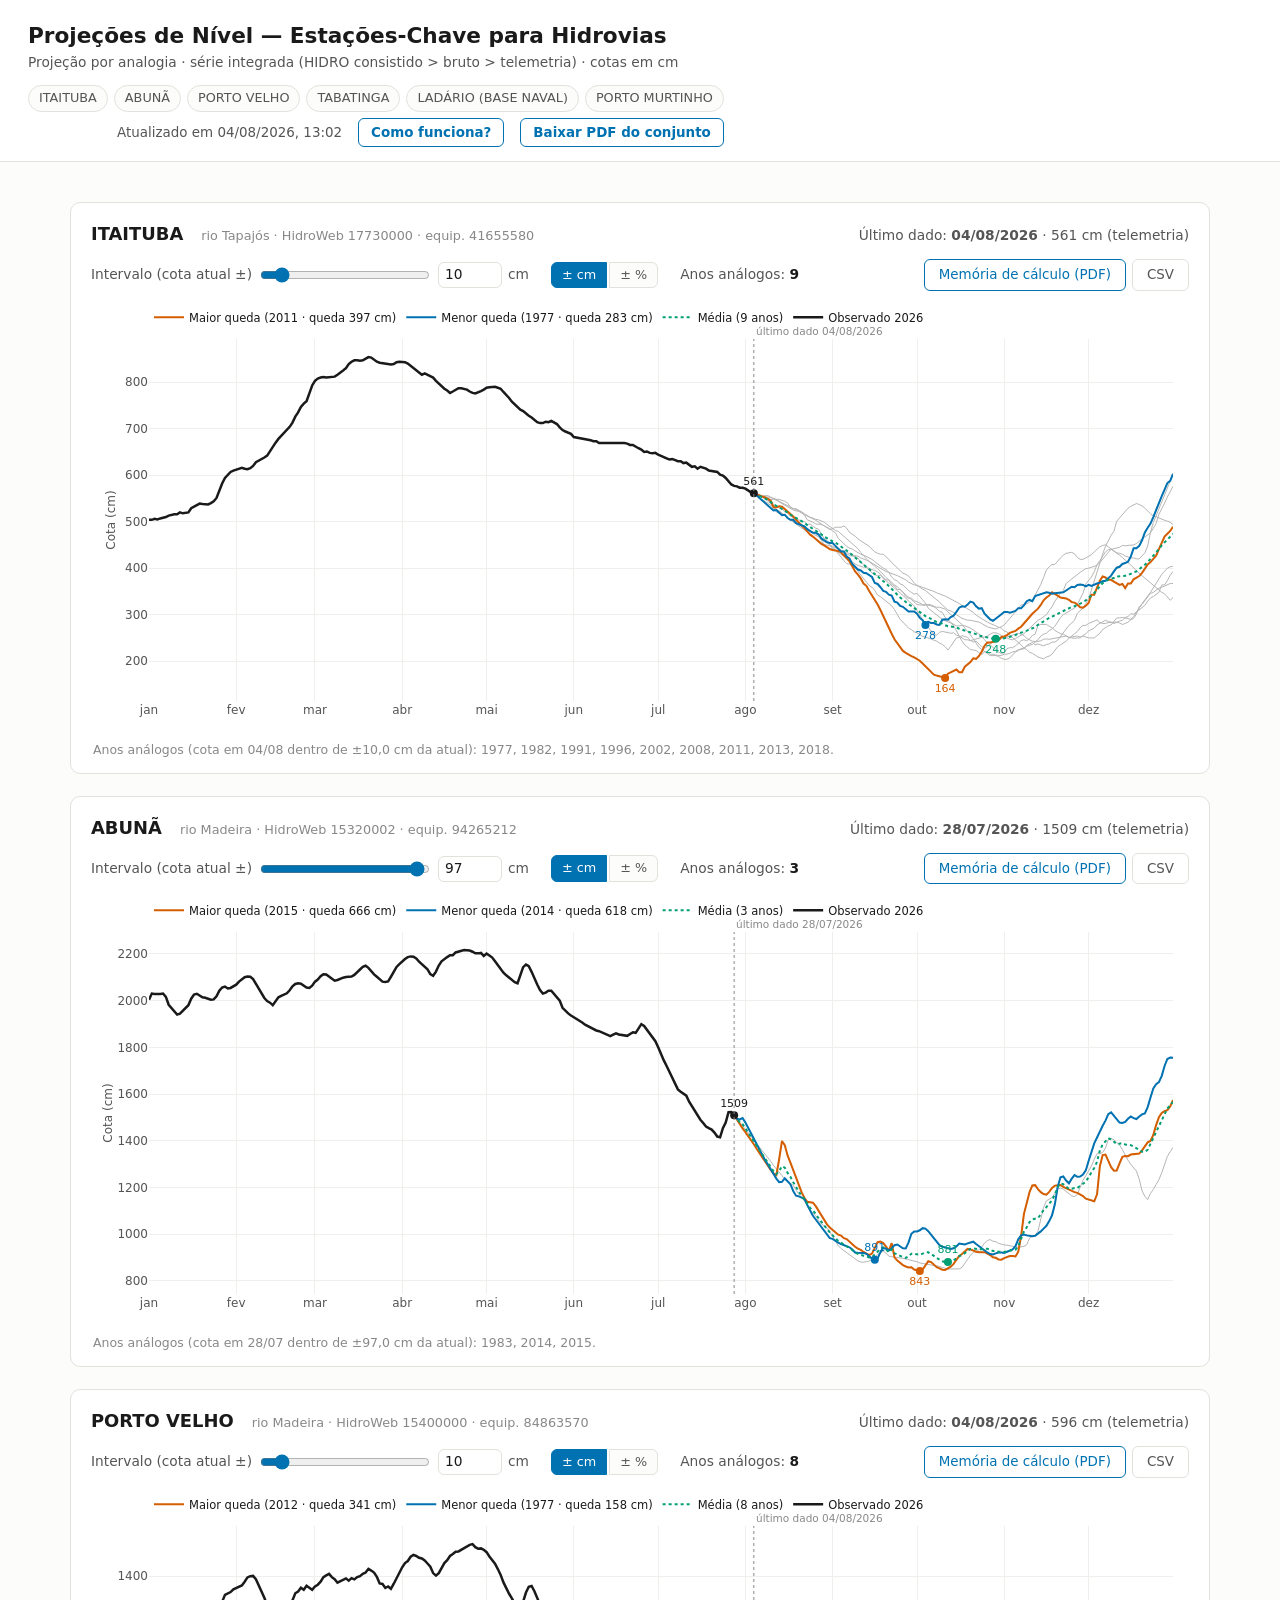
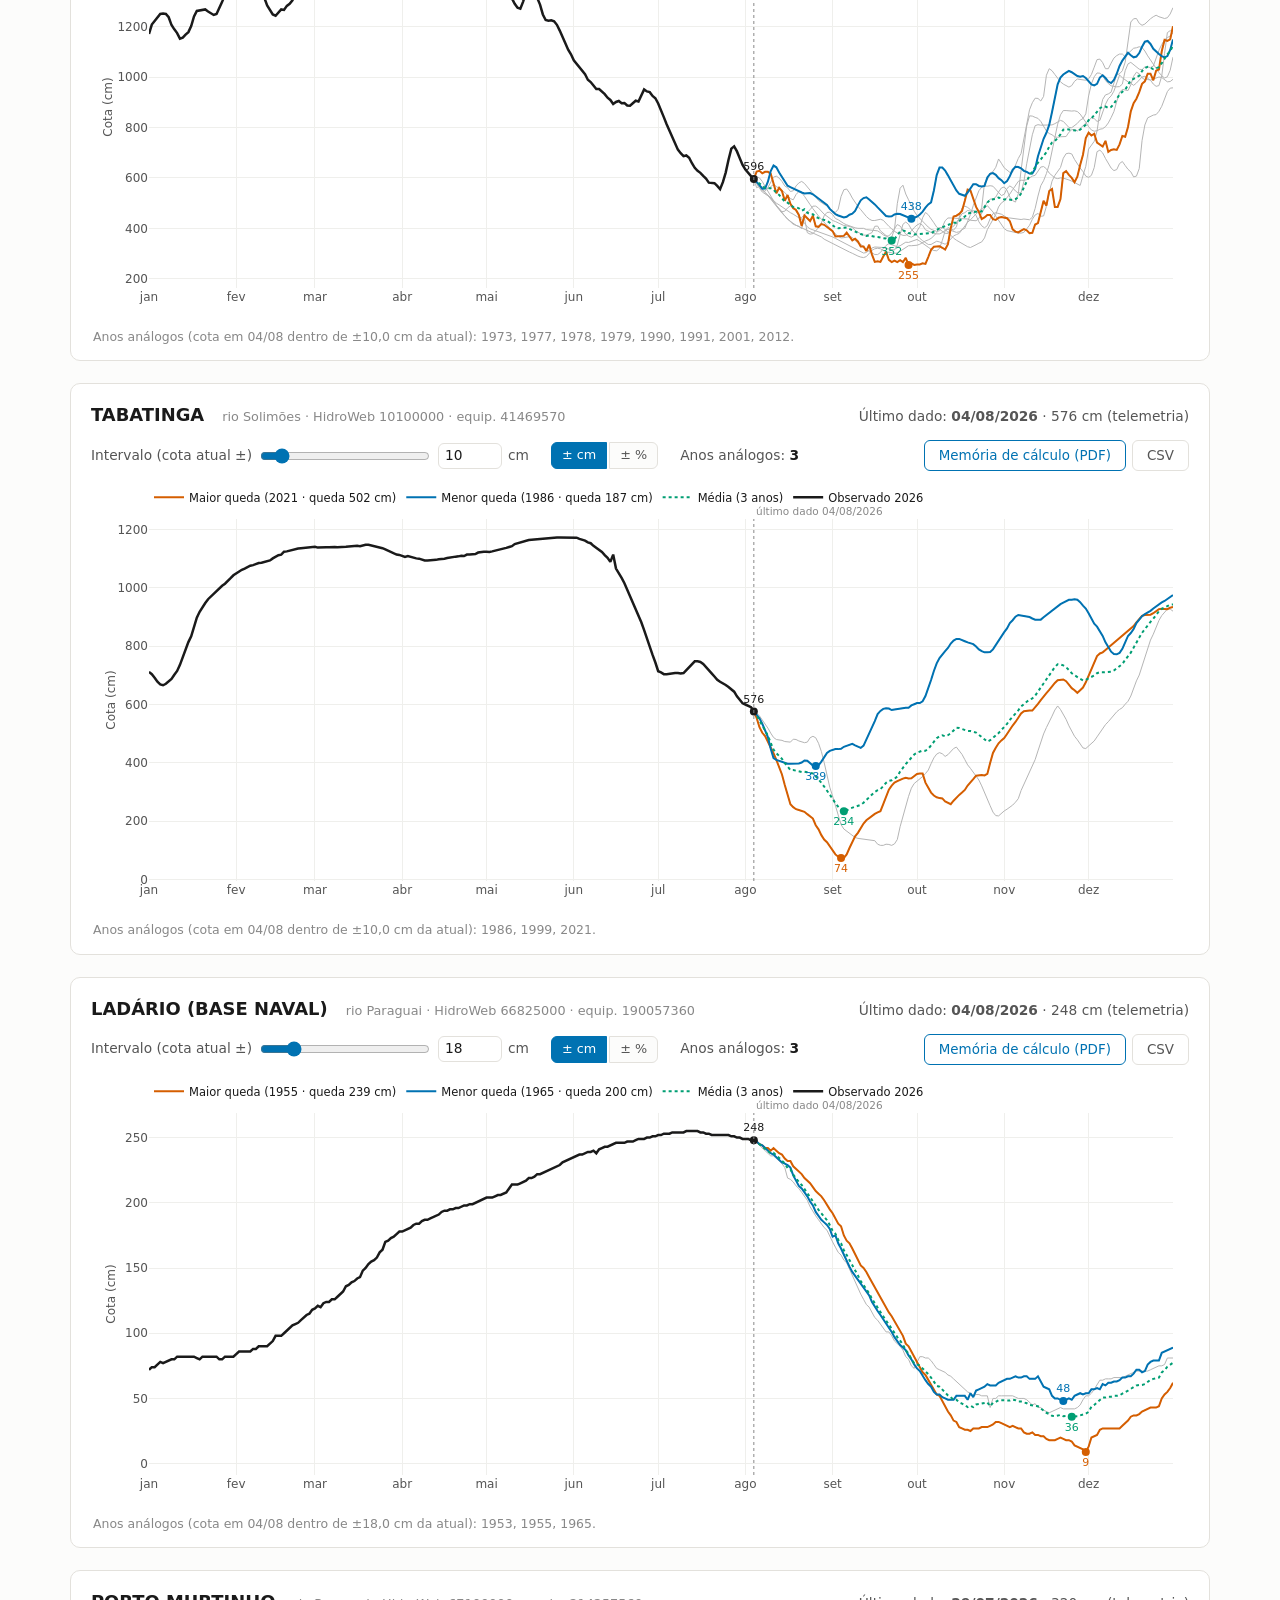
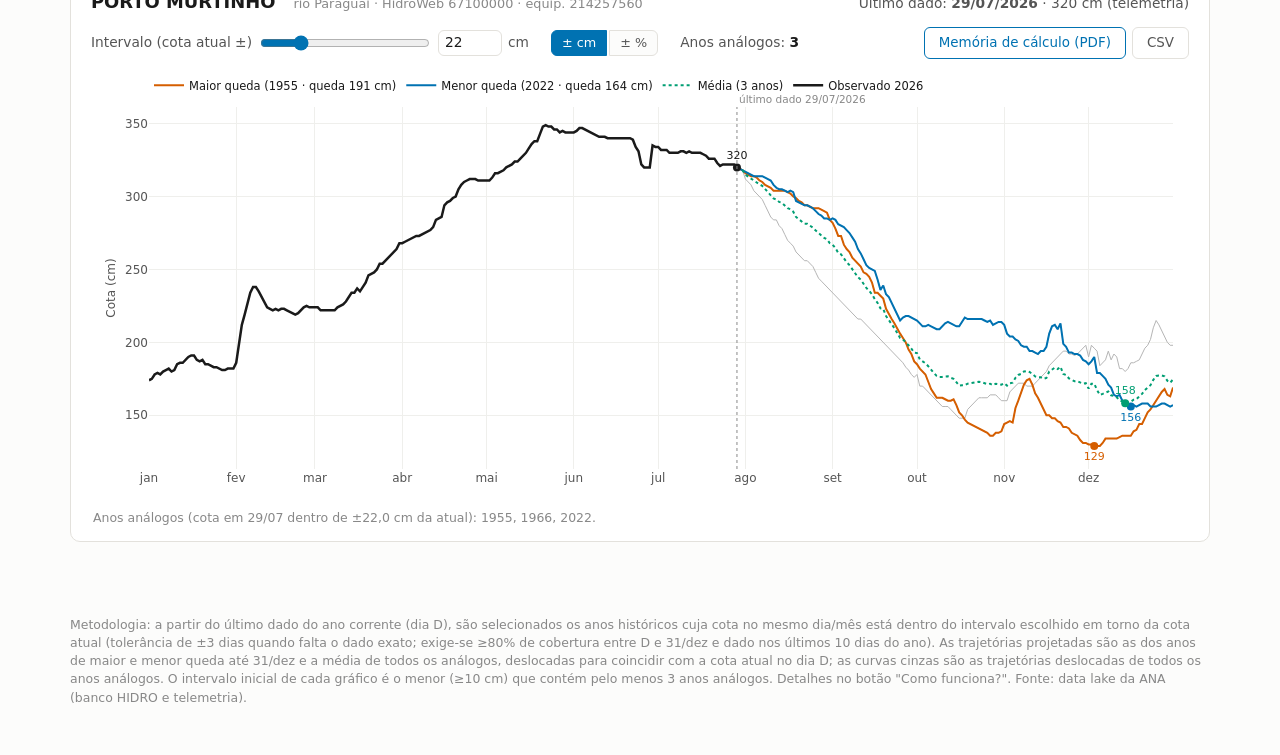
==== docs/index.html @ 2a010b9c "Terminologia 'Intervalo' e ajuda 'Como funciona?' - 'Range' vira 'Intervalo (cota atual ±)' em todos" ====
<!DOCTYPE html>
<html lang="pt-BR">
<head>
  <meta charset="utf-8">
  <meta name="viewport" content="width=device-width, initial-scale=1">
  <title>Projeções de Nível — Estações-Chave para Hidrovias</title>
  <link rel="stylesheet" href="css/estilo.css">
  <script src="vendor/plotly.min.js"></script>
</head>
<body>
  <header class="topo">
    <div>
      <h1>Projeções de Nível — Estações-Chave para Hidrovias</h1>
      <p class="subtitulo">Projeção por analogia · série integrada (HIDRO consistido &gt; bruto &gt; telemetria) · cotas em cm</p>
    </div>
    <div class="topo-acoes">
      <nav id="nav-estacoes" class="nav-estacoes"></nav>
      <div class="topo-meta">
        <span id="carimbo">Carregando…</span>
        <button id="btn-ajuda" type="button" title="Como as projeções são calculadas">Como funciona?</button>
        <button id="btn-pdf-conjunto" type="button" disabled
                title="PDF com os 6 gráficos exatamente como estão na tela (intervalos ajustados)">Baixar PDF do conjunto</button>
      </div>
    </div>
  </header>

  <main id="conteudo"></main>

  <dialog id="ajuda">
    <div class="ajuda-cabecalho">
      <h2>Como as projeções são calculadas</h2>
      <button id="btn-fechar-ajuda" type="button" aria-label="Fechar">✕</button>
    </div>
    <div class="ajuda-corpo">
      <h3>A ideia em uma frase</h3>
      <p>Olhamos como o rio se comportou, <strong>em anos passados parecidos com o atual</strong>,
      daqui até o fim do ano — e mostramos o pior caso, o melhor caso e o caso médio.</p>

      <h3>Passo a passo</h3>
      <ol>
        <li><strong>Onde estamos hoje.</strong> A linha preta é a cota observada no ano atual,
        até o último dado disponível (o ponto preto com o valor, marcado pela linha vertical
        pontilhada).</li>
        <li><strong>Procurar anos parecidos.</strong> Voltamos ao histórico e perguntamos: em
        que anos, <em>neste mesmo dia do calendário</em>, o rio estava com cota próxima da
        atual? "Próxima" significa dentro do <strong>Intervalo</strong> que você controla —
        por exemplo, ±10 cm quer dizer até 10 cm acima ou abaixo da cota atual. Esses são os
        <strong>anos análogos</strong> (listados abaixo de cada gráfico).</li>
        <li><strong>Ver o que aconteceu depois.</strong> Para cada ano análogo, pegamos a
        trajetória da cota daquele dia até 31/dez e medimos a queda até o mínimo. Essas
        trajetórias aparecem em cinza-claro, deslocadas para começar exatamente na cota atual
        — assim todas partem do mesmo ponto e ficam comparáveis.</li>
        <li><strong>As três curvas.</strong>
          <span class="cor-maior">■</span> <strong>Maior queda</strong>: o ano análogo em que o
          rio mais desceu (cenário mais severo).
          <span class="cor-menor">■</span> <strong>Menor queda</strong>: o ano em que menos
          desceu (cenário mais favorável).
          <span class="cor-media">■</span> <strong>Média</strong> (pontilhada): a média, dia a
          dia, de todos os anos análogos. Os pontos coloridos marcam o mínimo de cada curva,
          com o valor em cm.</li>
      </ol>

      <h3>O Intervalo — e por que ele importa</h3>
      <p>Intervalo pequeno = anos muito parecidos com o atual, porém poucos; intervalo grande =
      mais anos, porém menos parecidos. Cada gráfico abre com o menor intervalo (a partir de
      ±10 cm) que garante <strong>pelo menos 3 anos análogos</strong>. Você pode ajustá-lo em
      cm ou em % da cota atual — ao trocar a unidade, o valor é convertido, sem mudar a seleção.
      Mexa no controle e veja a sensibilidade: o número de anos análogos e as curvas se
      atualizam na hora.</p>

      <h3>Cuidados com a qualidade dos dados</h3>
      <ul>
        <li>Se um ano não tem medição exatamente naquele dia, usamos o dado mais próximo em até
        3 dias.</li>
        <li>Anos com muitas falhas depois do dia de referência ficam de fora: exigimos pelo
        menos 80% dos dias com dado até 31/dez e alguma medição nos últimos 10 dias do ano.</li>
        <li>Cada dia usa a melhor fonte disponível: dado consistido do HIDRO &gt; dado bruto &gt;
        telemetria (a memória de cálculo mostra a cobertura de cada fonte).</li>
      </ul>

      <h3>Como ler (e como não ler)</h3>
      <p>Isto <strong>não é uma previsão meteorológica</strong>: é uma projeção por analogia —
      "se este ano se comportar como os anos parecidos, a cota deve ficar entre a curva laranja
      e a azul, com a pontilhada como referência central". Chuvas fora do padrão histórico podem
      levar o rio para fora dessa faixa. Nos rios de vazante tardia (Paraguai), o mínimo real
      pode ocorrer depois de 31/dez, além do horizonte do gráfico.</p>

      <h3>Exportações</h3>
      <p>O PDF do conjunto, a memória de cálculo (PDF) e o CSV são gerados na hora, refletindo
      exatamente o que está na tela — incluindo o intervalo que você ajustou. A memória de
      cálculo lista todos os anos candidatos com o motivo de cada inclusão ou exclusão, para
      auditoria completa.</p>
    </div>
  </dialog>

  <footer class="rodape">
    <p>Metodologia: a partir do último dado do ano corrente (dia D), são selecionados os anos
    históricos cuja cota no mesmo dia/mês está dentro do intervalo escolhido em torno da cota
    atual (tolerância de ±3 dias quando falta o dado exato; exige-se ≥80% de cobertura entre D
    e 31/dez e dado nos últimos 10 dias do ano). As trajetórias projetadas são as dos anos de
    maior e menor queda até 31/dez e a média de todos os análogos, deslocadas para coincidir
    com a cota atual no dia D; as curvas cinzas são as trajetórias deslocadas de todos os anos
    análogos. O intervalo inicial de cada gráfico é o menor (≥10 cm) que contém pelo menos
    3 anos análogos. Detalhes no botão "Como funciona?".
    Fonte: data lake da ANA (banco HIDRO e telemetria).</p>
  </footer>

  <script src="vendor/jspdf.umd.min.js"></script>
  <script src="vendor/jspdf.plugin.autotable.min.js"></script>
  <script src="js/analogia.js"></script>
  <script src="js/grafico.js"></script>
  <script src="js/exportar_pdf.js"></script>
  <script src="js/principal.js"></script>
</body>
</html>
---- docs/css/estilo.css ----
:root {
  --tinta: #1a1a1a;
  --tinta-2: #555;
  --tinta-3: #888;
  --superficie: #fcfcfb;
  --cartao: #ffffff;
  --borda: #e3e1dc;
  --acento: #0072B2;
  --aviso-fundo: #fff7e6;
  --aviso-borda: #e6c46e;
}

* { box-sizing: border-box; }

body {
  margin: 0;
  font-family: "Segoe UI", system-ui, -apple-system, sans-serif;
  color: var(--tinta);
  background: var(--superficie);
  line-height: 1.45;
}

.topo {
  display: flex;
  flex-wrap: wrap;
  gap: 12px 24px;
  align-items: flex-end;
  justify-content: space-between;
  padding: 20px 28px 14px;
  border-bottom: 1px solid var(--borda);
  background: var(--cartao);
}
.topo h1 { margin: 0; font-size: 1.35rem; }
.subtitulo { margin: 2px 0 0; color: var(--tinta-2); font-size: 0.86rem; }
.topo-acoes { display: flex; flex-direction: column; gap: 6px; align-items: flex-end; }
.topo-meta { display: flex; gap: 16px; align-items: center; font-size: 0.84rem; color: var(--tinta-2); }
.topo-meta button {
  font: inherit;
  font-weight: 600;
  color: var(--acento);
  background: var(--cartao);
  border: 1px solid var(--acento);
  border-radius: 6px;
  padding: 4px 12px;
  cursor: pointer;
}
.topo-meta button:hover:enabled { background: var(--acento); color: #fff; }
.topo-meta button:disabled { opacity: 0.6; cursor: wait; }

.nav-estacoes { display: flex; flex-wrap: wrap; gap: 6px; }
.nav-estacoes a {
  font-size: 0.8rem;
  color: var(--tinta-2);
  text-decoration: none;
  padding: 3px 10px;
  border: 1px solid var(--borda);
  border-radius: 999px;
  background: var(--superficie);
}
.nav-estacoes a:hover { color: var(--acento); border-color: var(--acento); }

main { max-width: 1180px; margin: 0 auto; padding: 18px 20px 40px; }

.estacao {
  background: var(--cartao);
  border: 1px solid var(--borda);
  border-radius: 10px;
  margin: 22px 0;
  padding: 18px 20px 14px;
  scroll-margin-top: 16px;
}
.estacao-cabecalho { display: flex; flex-wrap: wrap; gap: 6px 18px; align-items: baseline; }
.estacao-cabecalho h2 { margin: 0; font-size: 1.12rem; }
.estacao-codigos { color: var(--tinta-3); font-size: 0.8rem; }
.estacao-ultimo { color: var(--tinta-2); font-size: 0.86rem; margin-left: auto; }

.controles {
  display: flex;
  flex-wrap: wrap;
  gap: 10px 22px;
  align-items: center;
  margin: 12px 0 4px;
  font-size: 0.86rem;
  color: var(--tinta-2);
}
.controles label { display: flex; align-items: center; gap: 6px; }
.controles input[type="range"] { width: 170px; accent-color: var(--acento); }
.controles input[type="number"] {
  width: 64px;
  padding: 2px 6px;
  border: 1px solid var(--borda);
  border-radius: 6px;
  font: inherit;
  color: var(--tinta);
}
.controles .modo { display: flex; gap: 2px; }
.controles .modo button {
  font: inherit;
  font-size: 0.8rem;
  padding: 3px 10px;
  border: 1px solid var(--borda);
  background: var(--superficie);
  color: var(--tinta-2);
  cursor: pointer;
}
.controles .modo button:first-child { border-radius: 6px 0 0 6px; }
.controles .modo button:last-child { border-radius: 0 6px 6px 0; }
.controles .modo button.ativo {
  background: var(--acento);
  border-color: var(--acento);
  color: #fff;
}
.contagem { font-weight: 600; color: var(--tinta); }
.acoes { margin-left: auto; display: flex; gap: 6px; }
.botao-csv {
  display: inline-block;
  text-decoration: none;
  font: inherit;
  font-size: 0.84rem;
  padding: 5px 14px;
  border: 1px solid var(--acento);
  border-radius: 6px;
  background: var(--cartao);
  color: var(--acento);
  cursor: pointer;
}
.botao-csv:hover { background: var(--acento); color: #fff; }
.botao-sec { border-color: var(--borda); color: var(--tinta-2); }
.botao-sec:hover { background: var(--superficie); color: var(--tinta); }

.aviso {
  margin: 8px 0 0;
  padding: 7px 12px;
  font-size: 0.85rem;
  background: var(--aviso-fundo);
  border: 1px solid var(--aviso-borda);
  border-radius: 6px;
}
.aviso:empty { display: none; }

.grafico { width: 100%; height: 440px; }

.estacao-rodape { color: var(--tinta-3); font-size: 0.78rem; margin: 6px 2px 0; }

.rodape {
  max-width: 1180px;
  margin: 0 auto;
  padding: 0 20px 36px;
  color: var(--tinta-3);
  font-size: 0.78rem;
}

.erro { color: #b3261e; padding: 20px; }

/* diálogo de ajuda (Como funciona?) */
#ajuda {
  width: min(720px, 92vw);
  max-height: 86vh;
  border: 1px solid var(--borda);
  border-radius: 12px;
  padding: 0;
  color: var(--tinta);
  box-shadow: 0 12px 40px rgba(0, 0, 0, 0.18);
}
#ajuda::backdrop { background: rgba(20, 20, 20, 0.45); }
.ajuda-cabecalho {
  display: flex;
  align-items: center;
  justify-content: space-between;
  padding: 14px 22px;
  border-bottom: 1px solid var(--borda);
  background: var(--superficie);
  position: sticky;
  top: 0;
}
.ajuda-cabecalho h2 { margin: 0; font-size: 1.08rem; }
.ajuda-cabecalho button {
  font-size: 1rem;
  border: none;
  background: none;
  color: var(--tinta-2);
  cursor: pointer;
  padding: 4px 8px;
}
.ajuda-cabecalho button:hover { color: var(--tinta); }
.ajuda-corpo { padding: 6px 24px 20px; font-size: 0.92rem; line-height: 1.55; }
.ajuda-corpo h3 { font-size: 0.98rem; margin: 18px 0 6px; }
.ajuda-corpo ol, .ajuda-corpo ul { padding-left: 22px; margin: 6px 0; }
.ajuda-corpo li { margin-bottom: 8px; }
.cor-maior { color: #D55E00; }
.cor-menor { color: #0072B2; }
.cor-media { color: #009E73; }
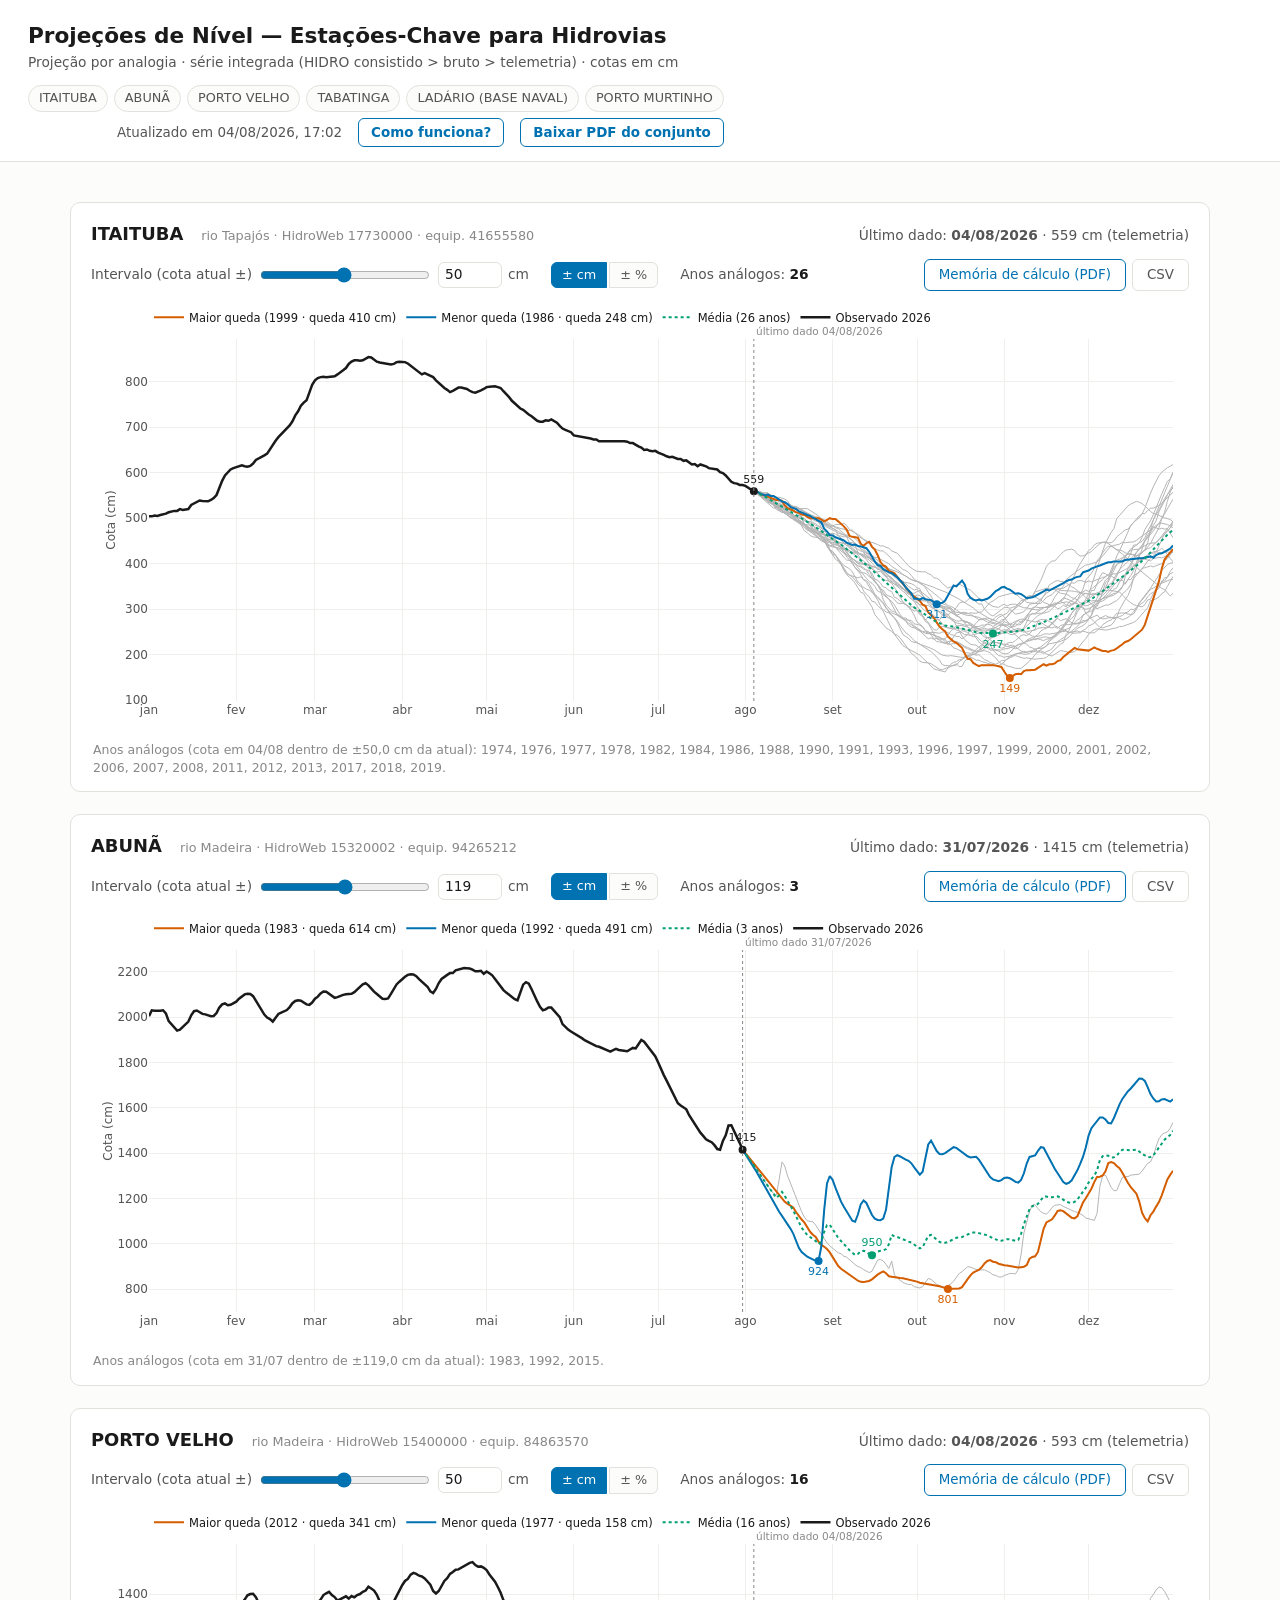
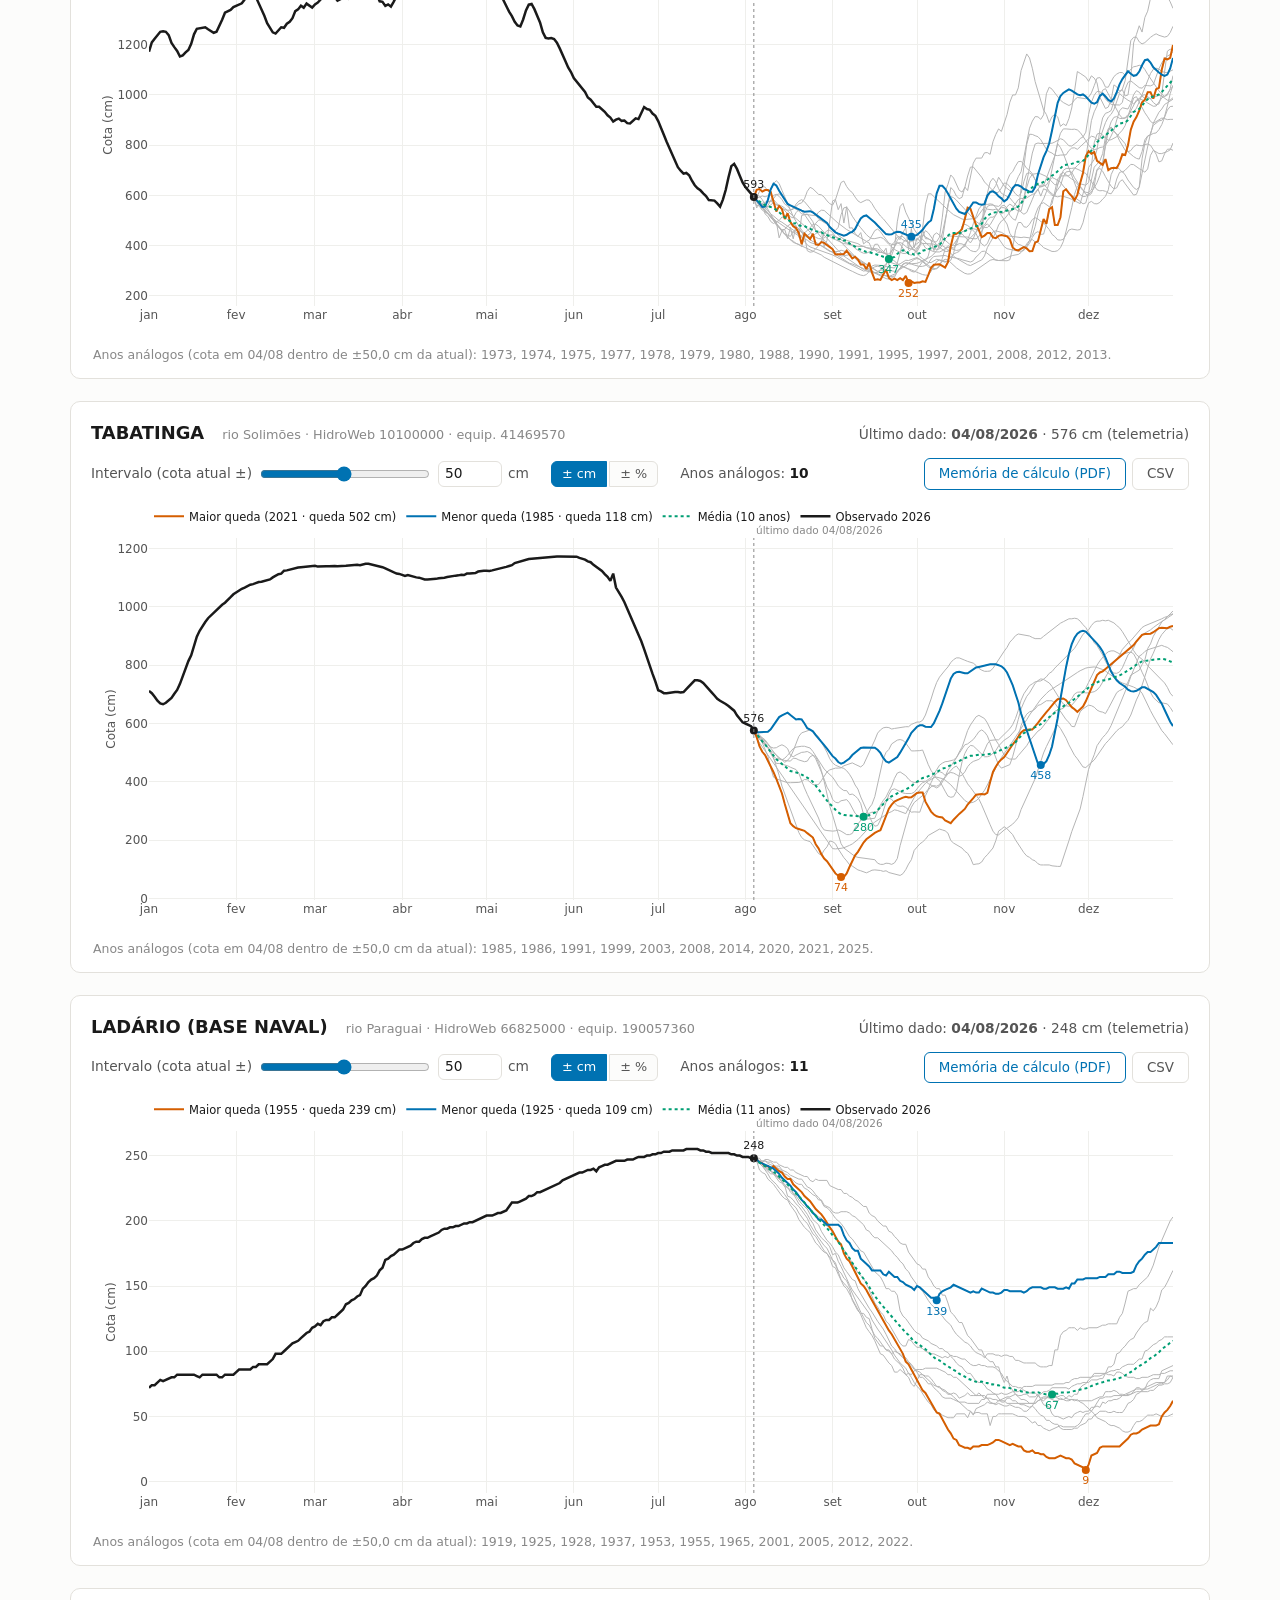
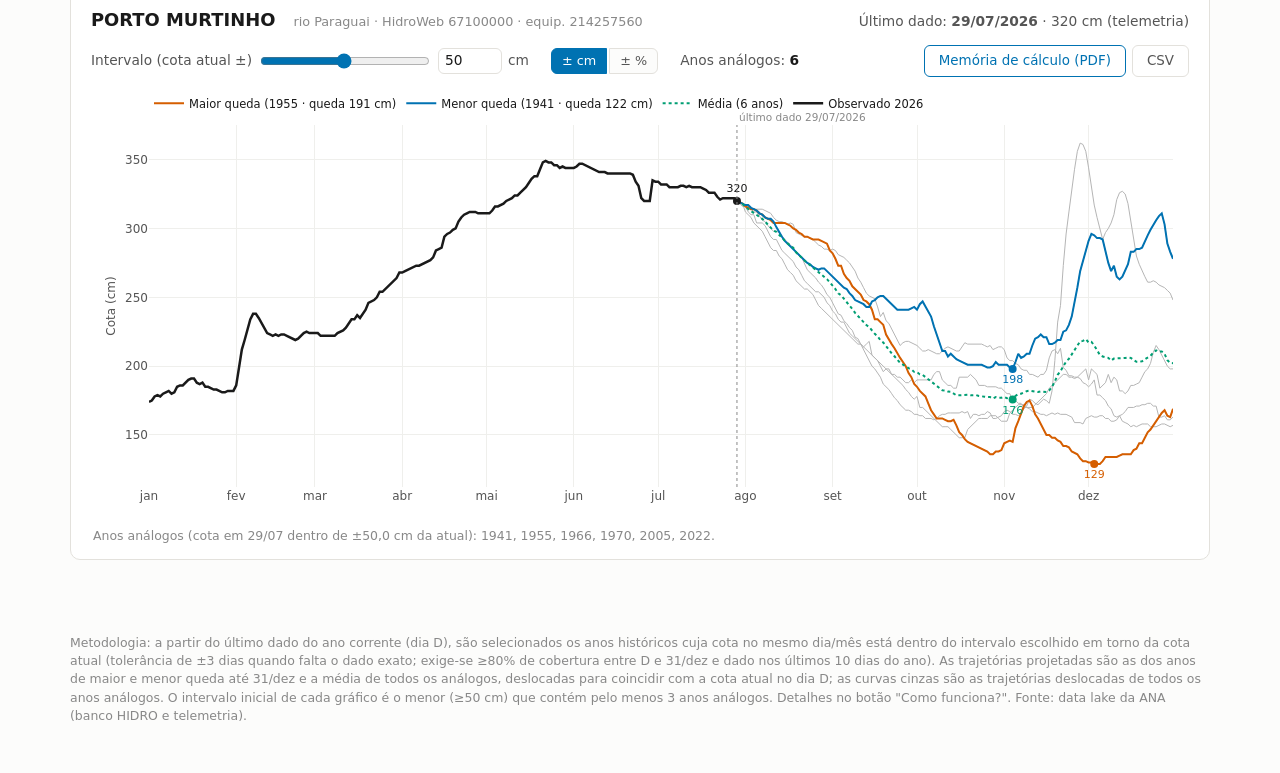
==== commit 8cdac594: "Intervalo inicial mínimo de 50 cm (antes 10 cm) Espelhado em analogia.py/analogia.js, textos da ajud" ====
--- a/docs/index.html
+++ b/docs/index.html
@@ -63,7 +63,7 @@
       <h3>O Intervalo — e por que ele importa</h3>
       <p>Intervalo pequeno = anos muito parecidos com o atual, porém poucos; intervalo grande =
       mais anos, porém menos parecidos. Cada gráfico abre com o menor intervalo (a partir de
-      ±10 cm) que garante <strong>pelo menos 3 anos análogos</strong>. Você pode ajustá-lo em
+      ±50 cm) que garante <strong>pelo menos 3 anos análogos</strong>. Você pode ajustá-lo em
       cm ou em % da cota atual — ao trocar a unidade, o valor é convertido, sem mudar a seleção.
       Mexa no controle e veja a sensibilidade: o número de anos análogos e as curvas se
       atualizam na hora.</p>
@@ -100,7 +100,7 @@
     e 31/dez e dado nos últimos 10 dias do ano). As trajetórias projetadas são as dos anos de
     maior e menor queda até 31/dez e a média de todos os análogos, deslocadas para coincidir
     com a cota atual no dia D; as curvas cinzas são as trajetórias deslocadas de todos os anos
-    análogos. O intervalo inicial de cada gráfico é o menor (≥10 cm) que contém pelo menos
+    análogos. O intervalo inicial de cada gráfico é o menor (≥50 cm) que contém pelo menos
     3 anos análogos. Detalhes no botão "Como funciona?".
     Fonte: data lake da ANA (banco HIDRO e telemetria).</p>
   </footer>
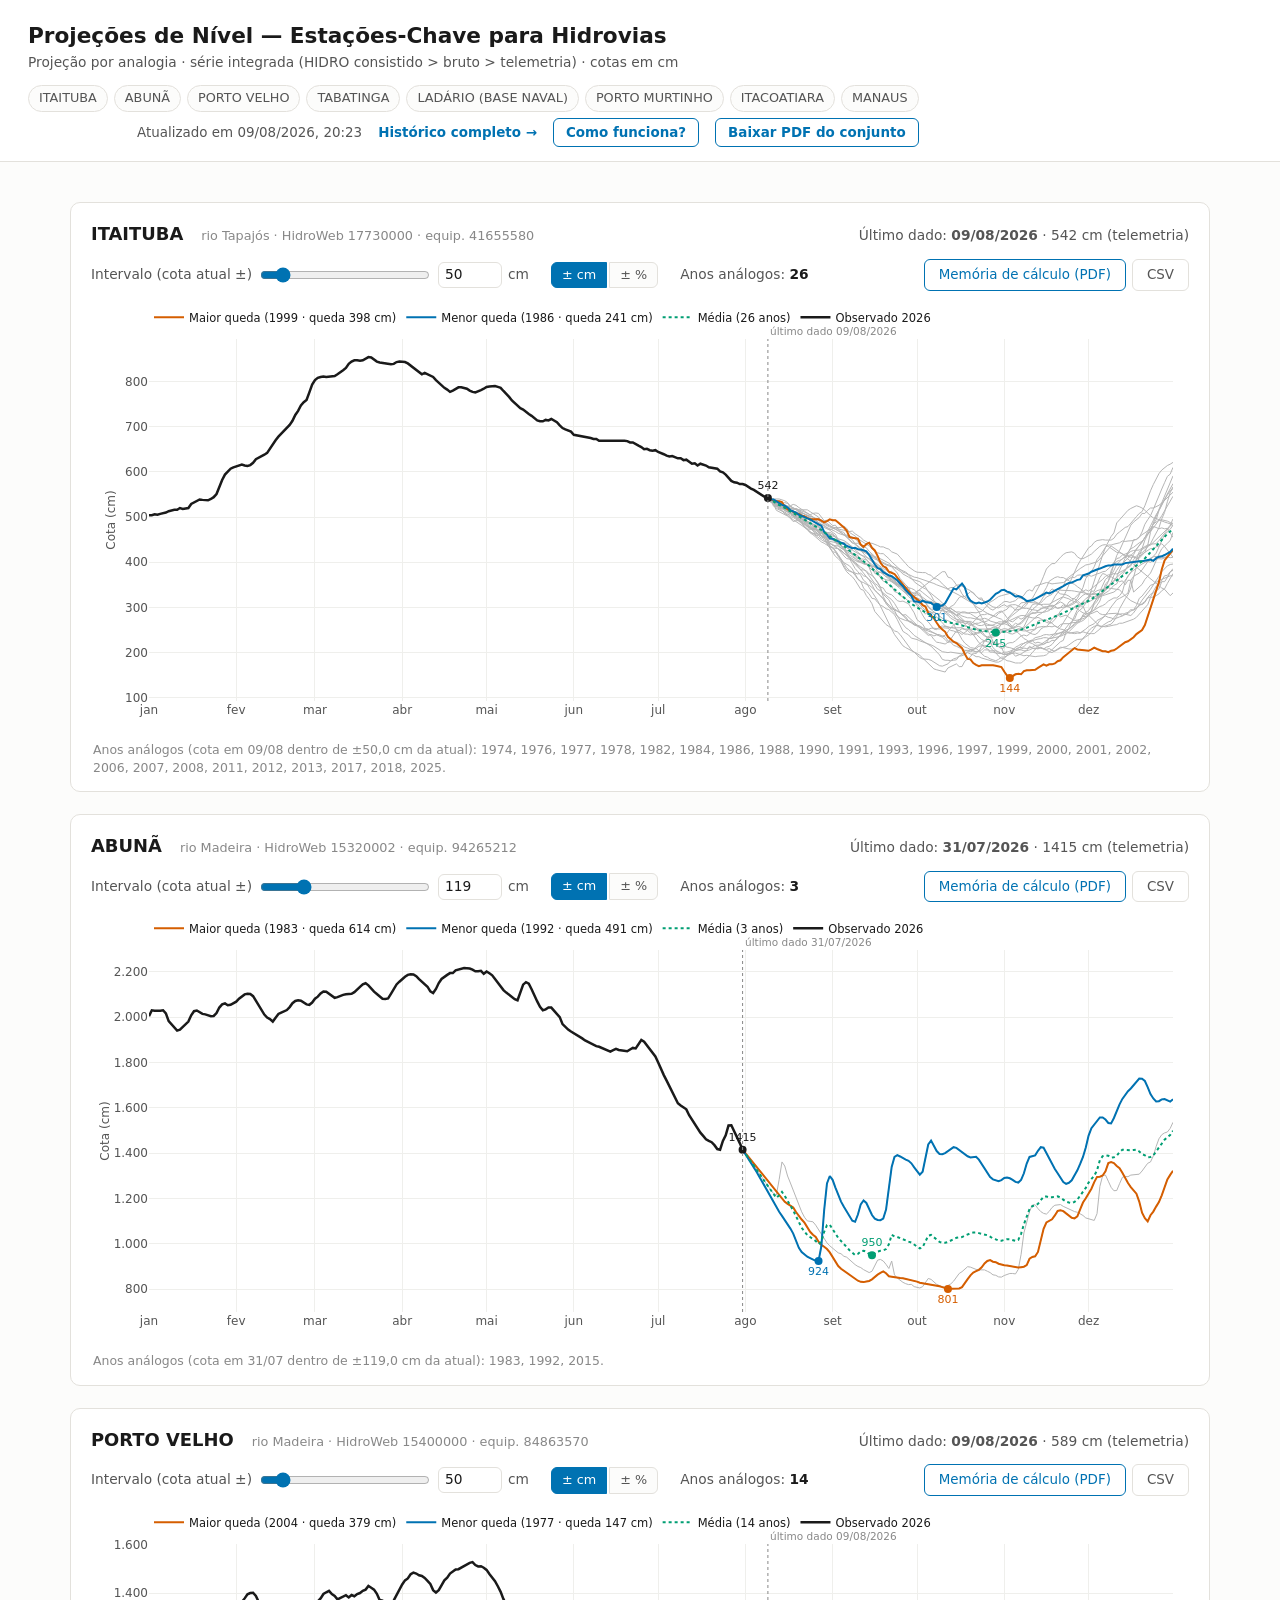
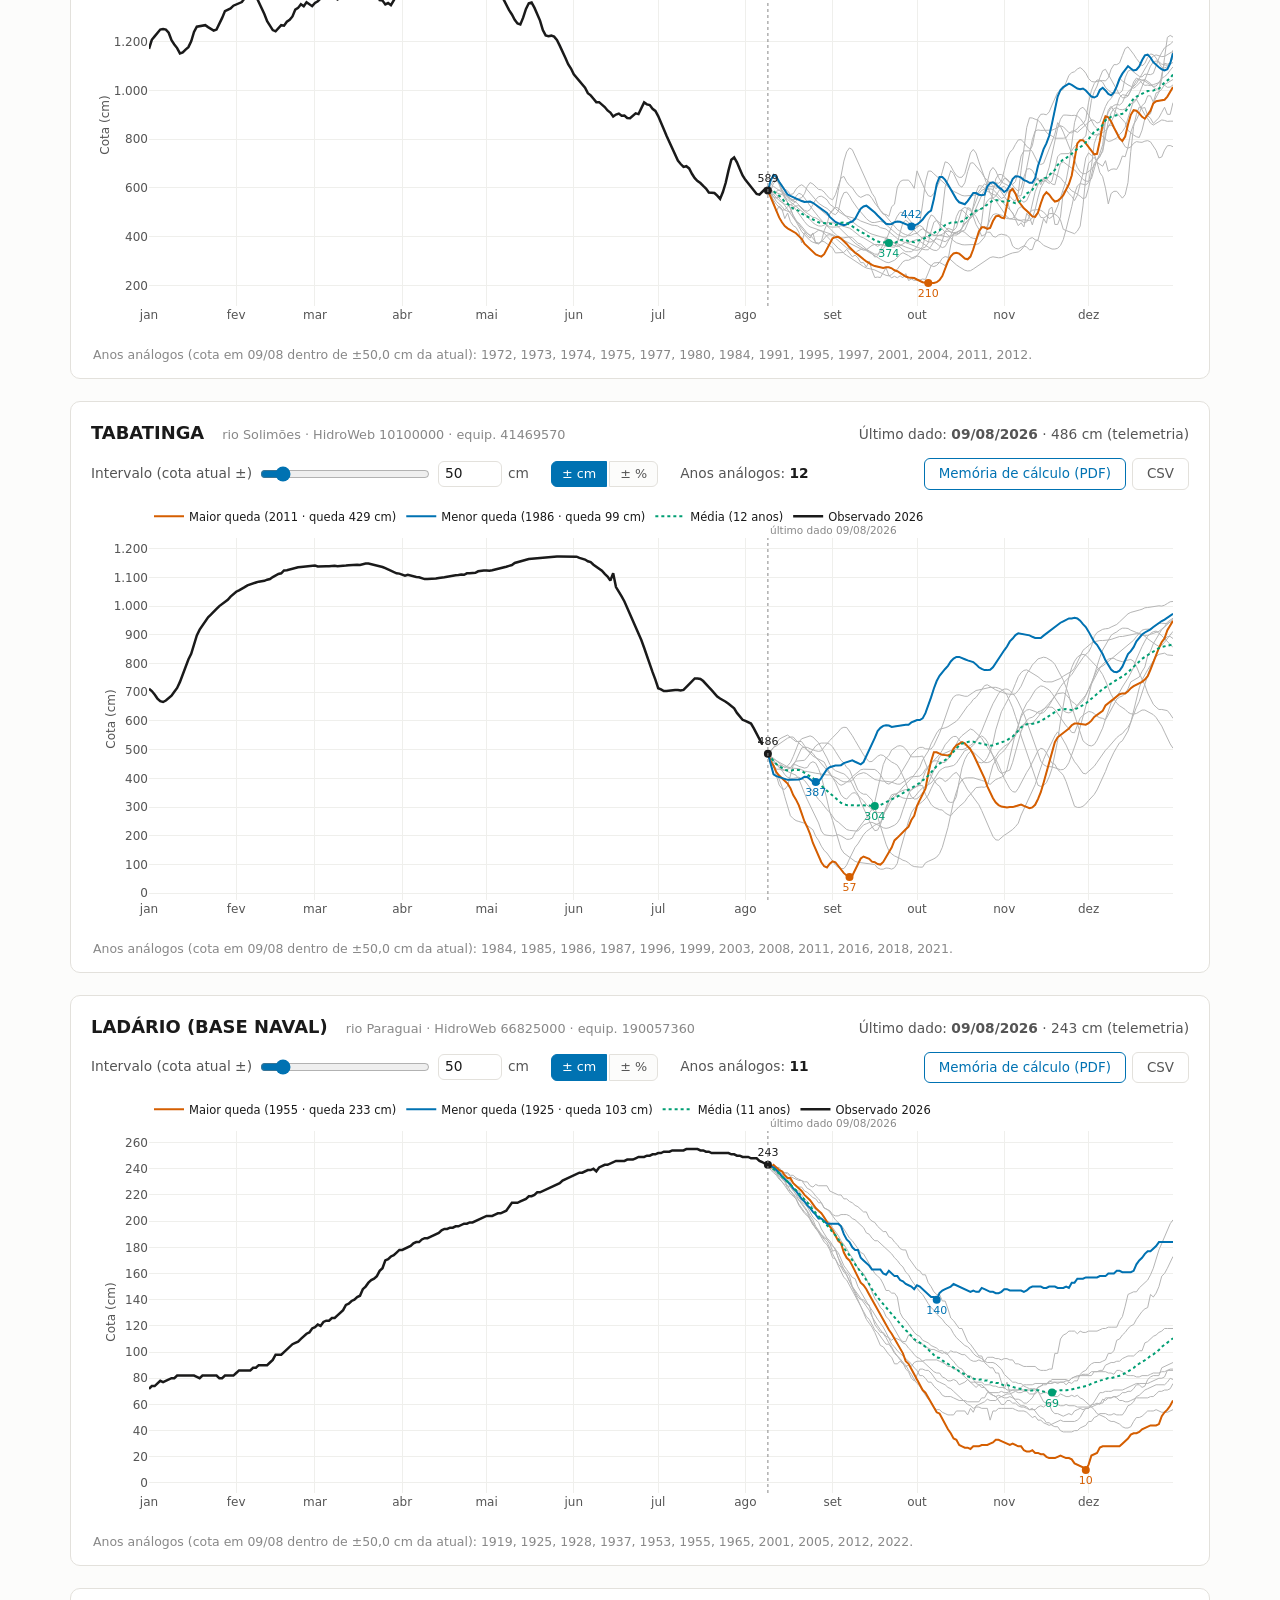
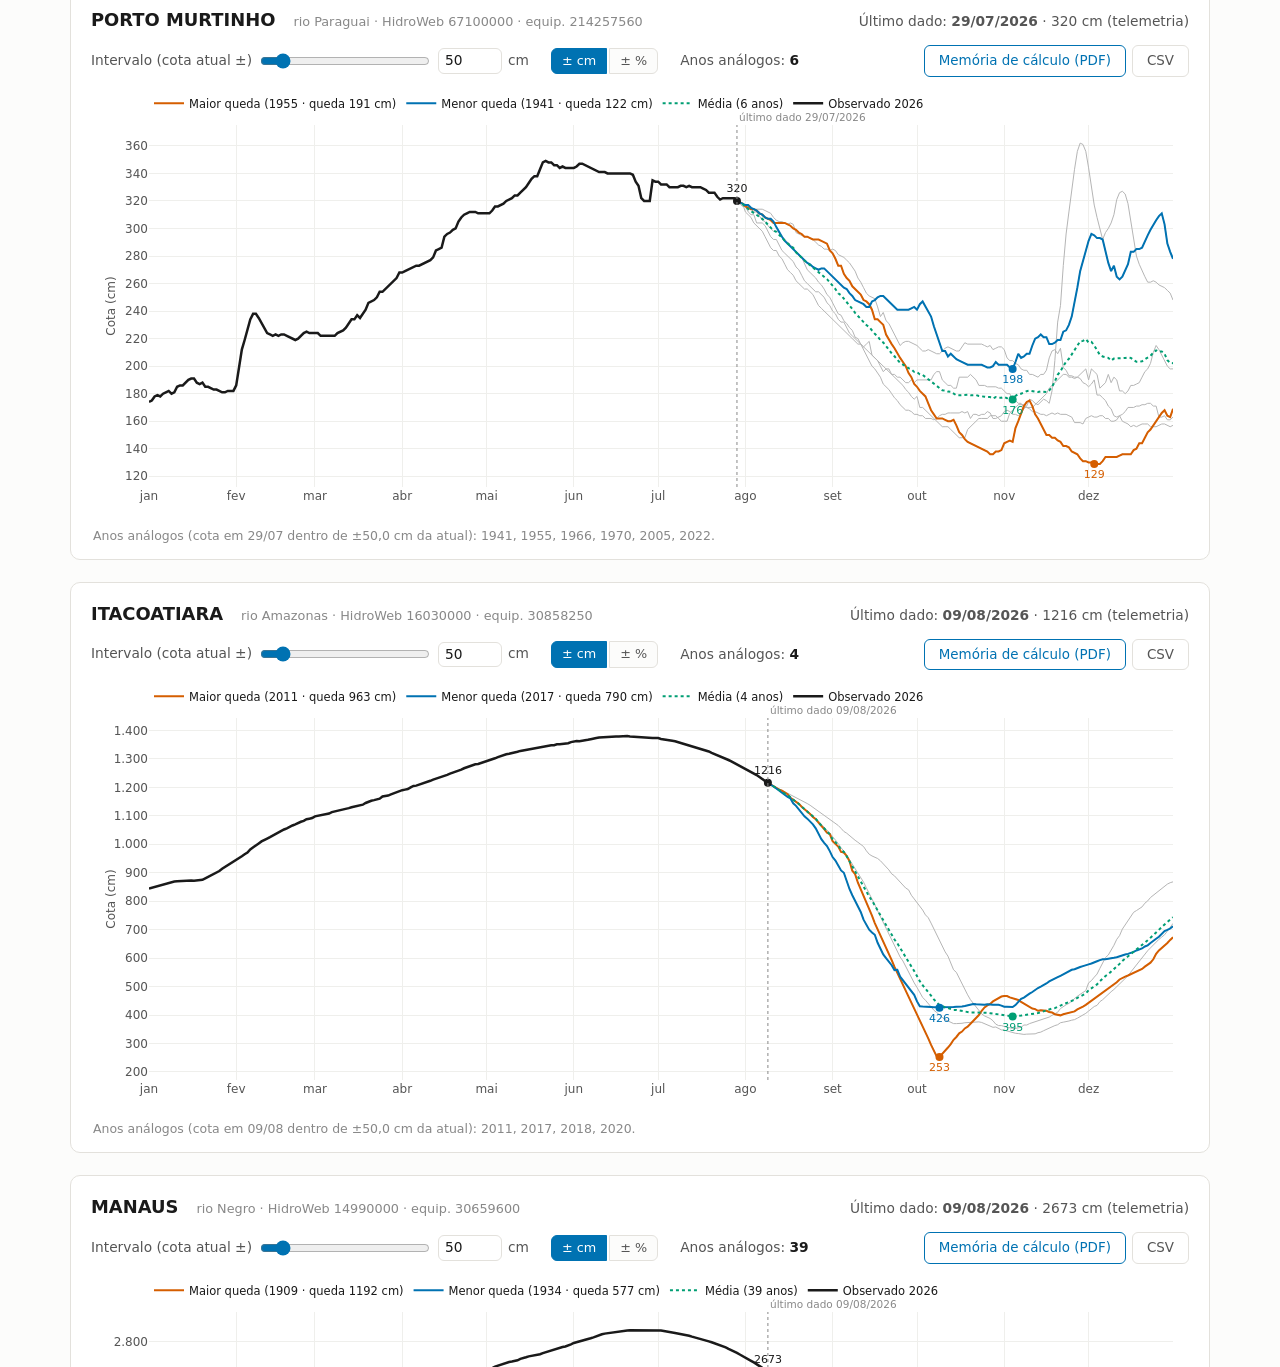
==== commit 2837f23f: "Página 'Histórico completo' + split de dados em histórico/atual - pipeline/exportar_json.py passa a " ====
--- a/docs/index.html
+++ b/docs/index.html
@@ -17,9 +17,10 @@
       <nav id="nav-estacoes" class="nav-estacoes"></nav>
       <div class="topo-meta">
         <span id="carimbo">Carregando…</span>
+        <a href="historico.html" class="link-secundario">Histórico completo →</a>
         <button id="btn-ajuda" type="button" title="Como as projeções são calculadas">Como funciona?</button>
         <button id="btn-pdf-conjunto" type="button" disabled
-                title="PDF com os 6 gráficos exatamente como estão na tela (intervalos ajustados)">Baixar PDF do conjunto</button>
+                title="PDF com os 8 gráficos exatamente como estão na tela (intervalos ajustados)">Baixar PDF do conjunto</button>
       </div>
     </div>
   </header>
@@ -107,6 +108,7 @@
 
   <script src="vendor/jspdf.umd.min.js"></script>
   <script src="vendor/jspdf.plugin.autotable.min.js"></script>
+  <script src="js/dados.js"></script>
   <script src="js/analogia.js"></script>
   <script src="js/grafico.js"></script>
   <script src="js/exportar_pdf.js"></script>
--- a/docs/css/estilo.css
+++ b/docs/css/estilo.css
@@ -46,6 +46,8 @@
 }
 .topo-meta button:hover:enabled { background: var(--acento); color: #fff; }
 .topo-meta button:disabled { opacity: 0.6; cursor: wait; }
+.link-secundario { font-weight: 600; color: var(--acento); text-decoration: none; }
+.link-secundario:hover { text-decoration: underline; }
 
 .nav-estacoes { display: flex; flex-wrap: wrap; gap: 6px; }
 .nav-estacoes a {
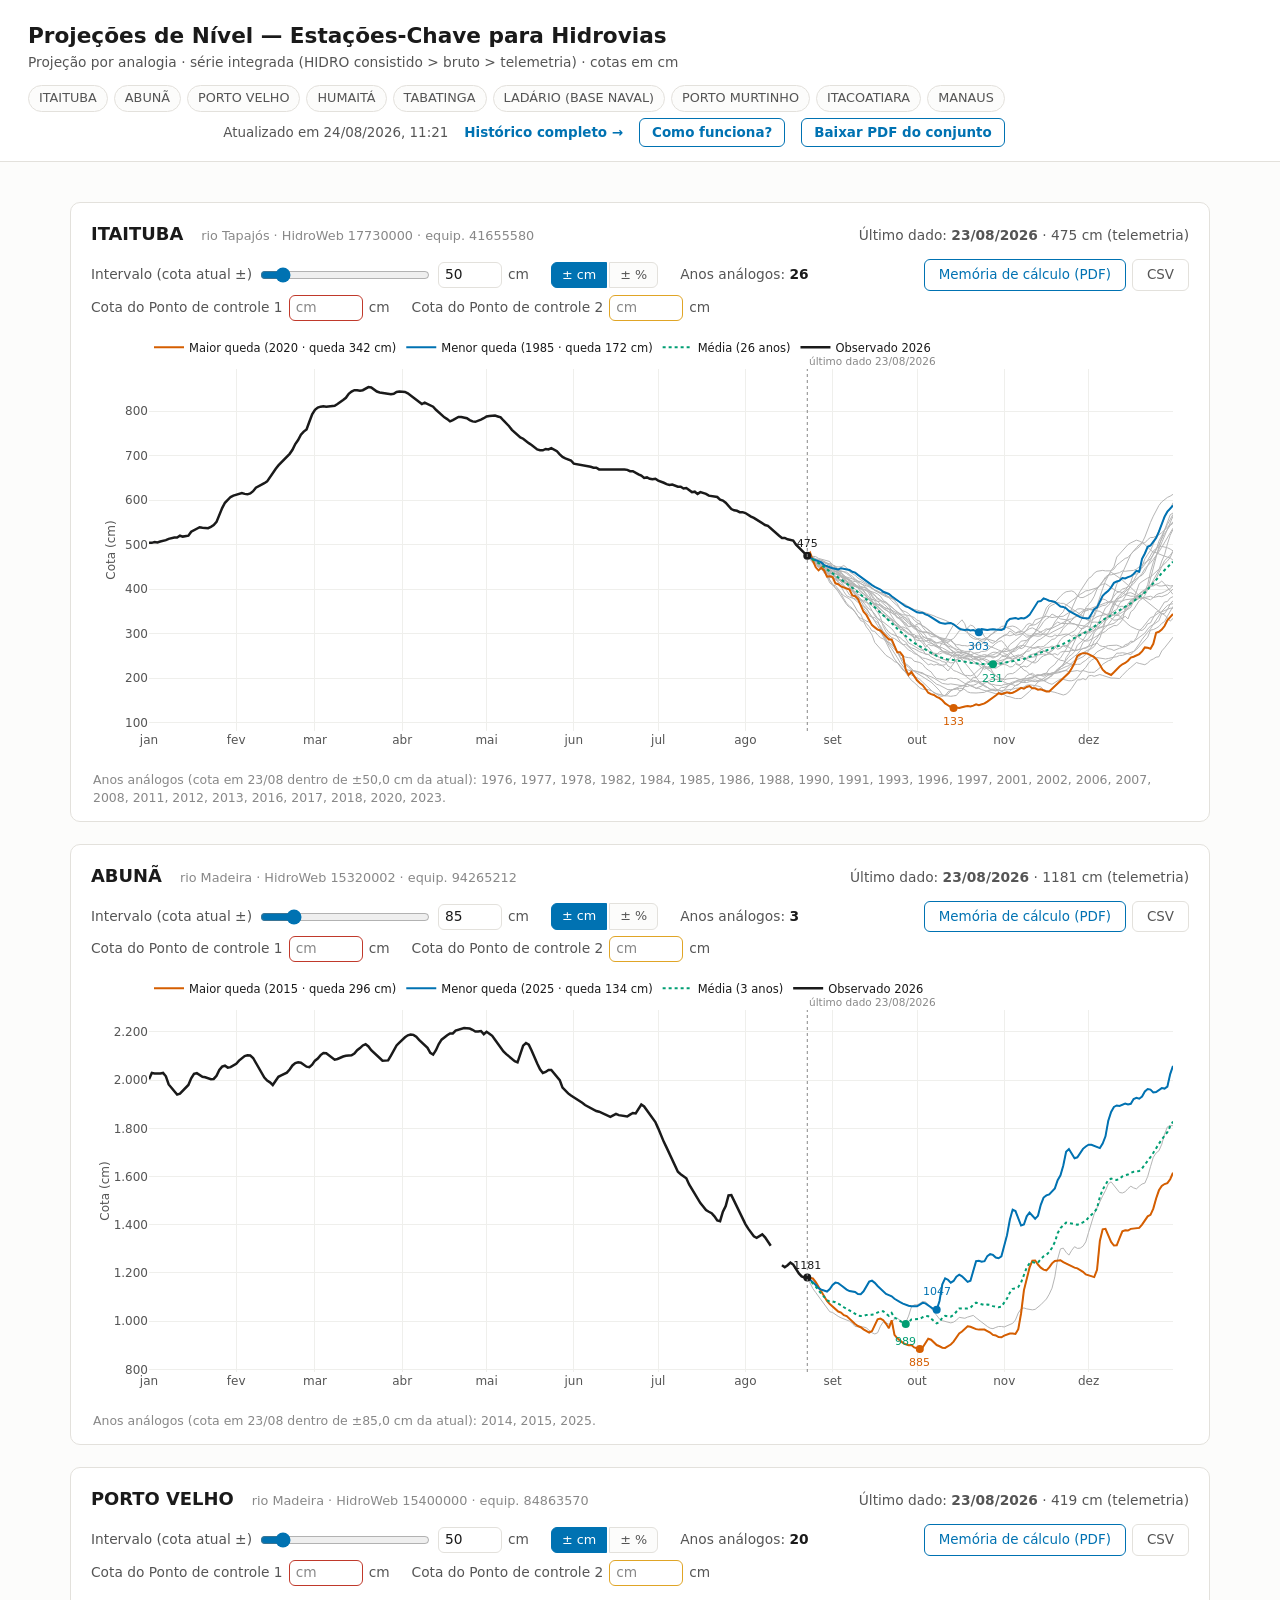
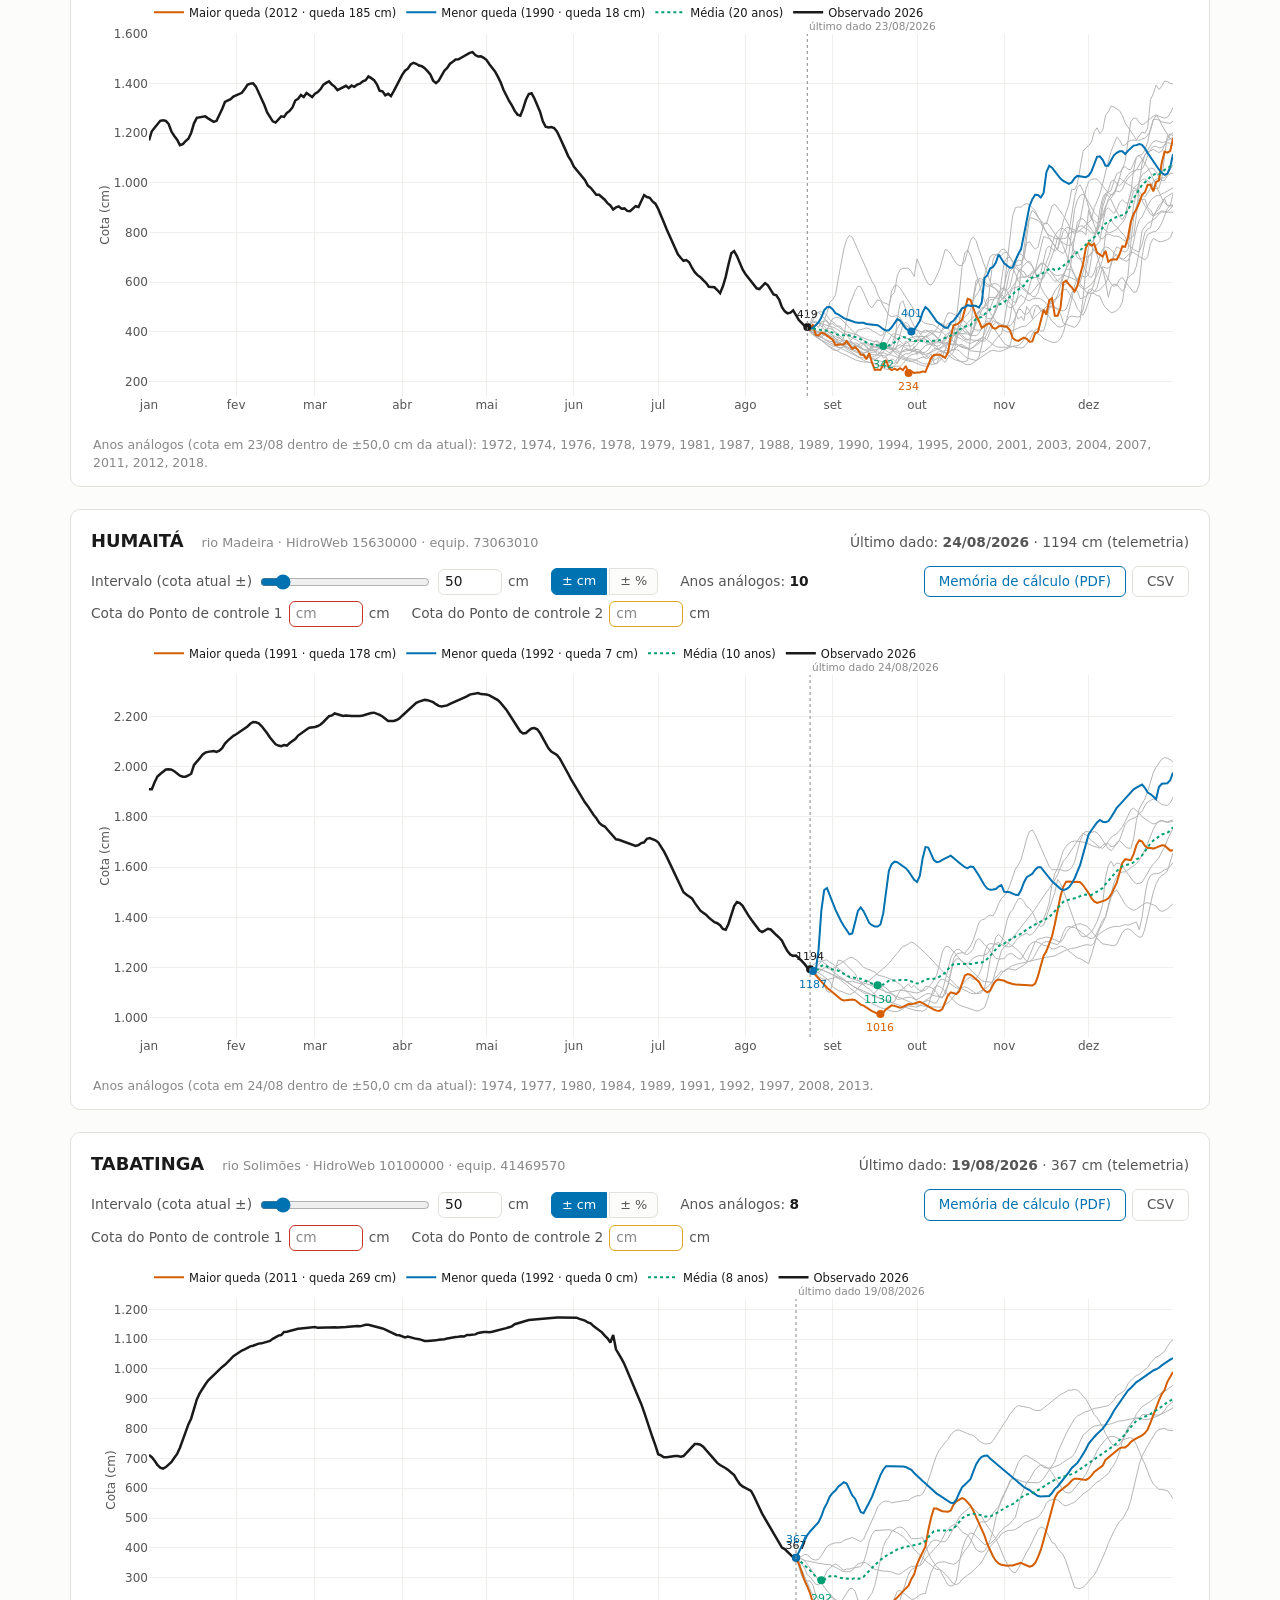
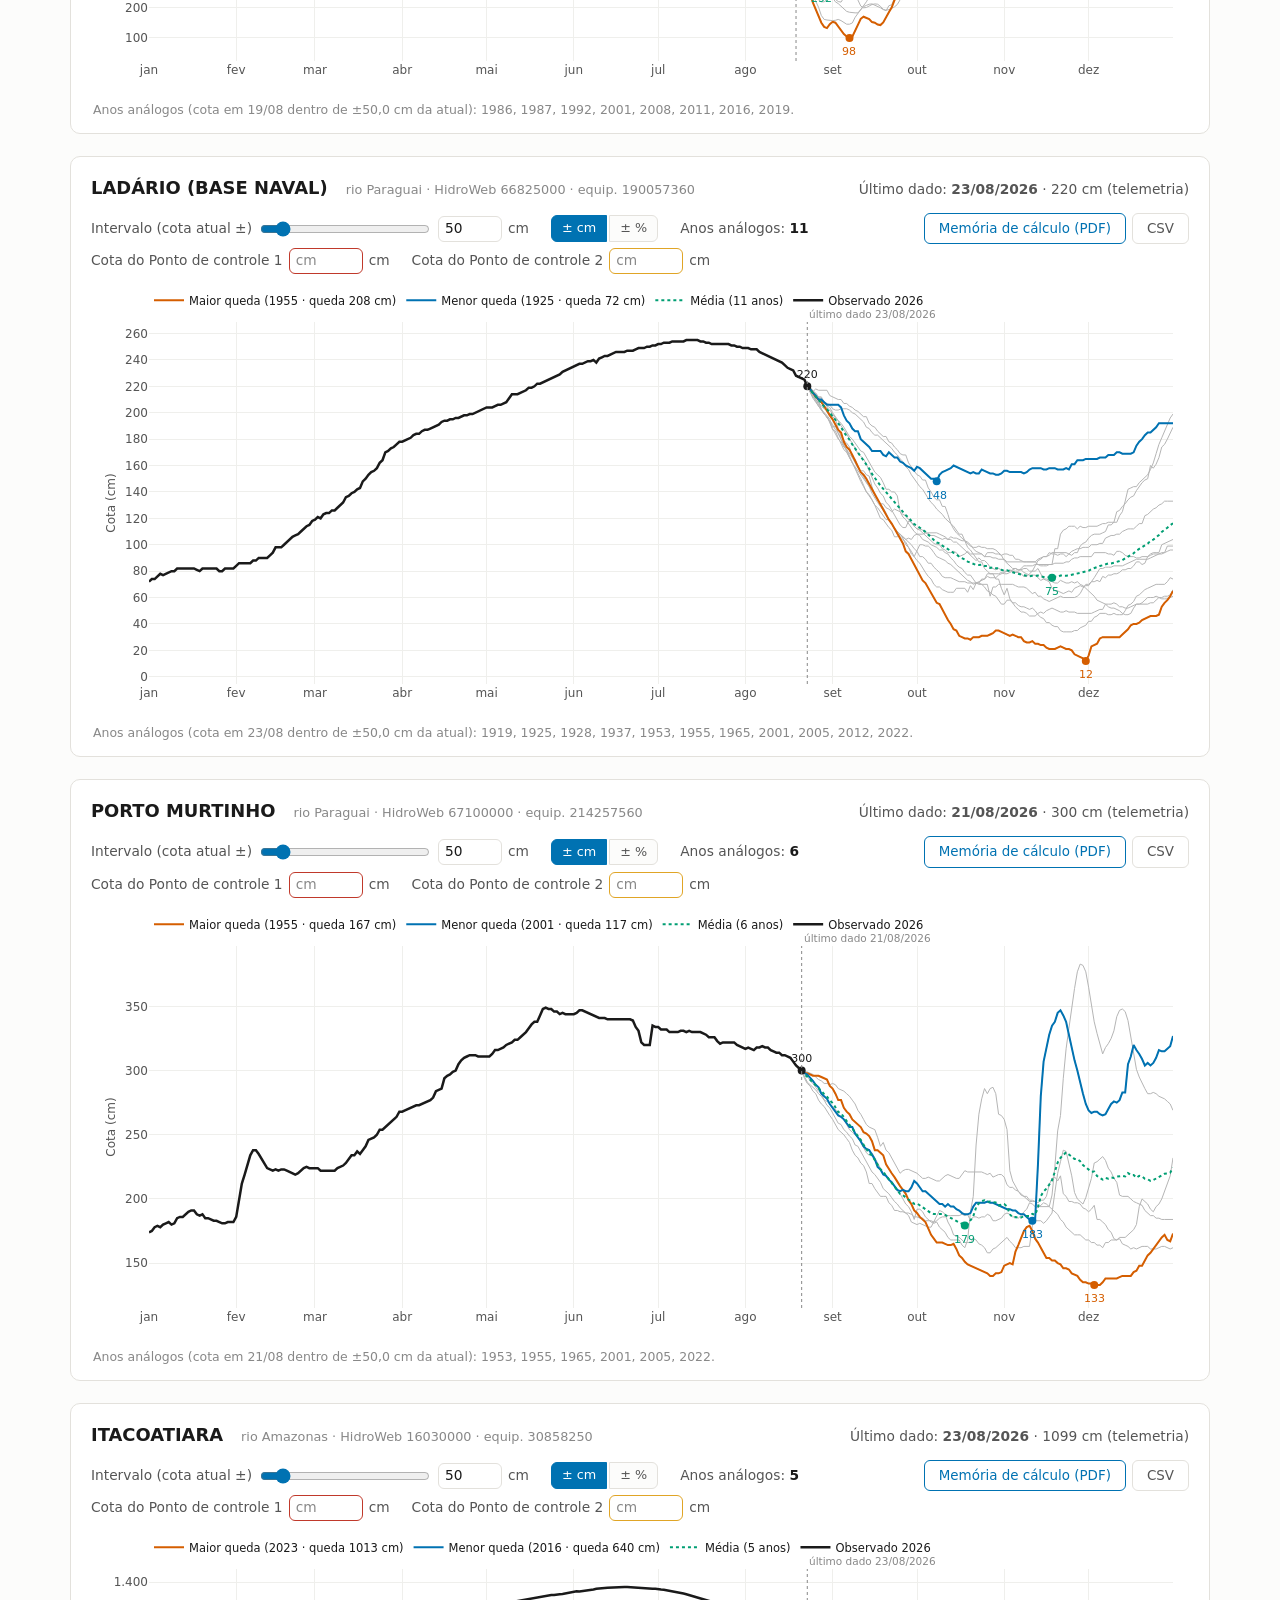
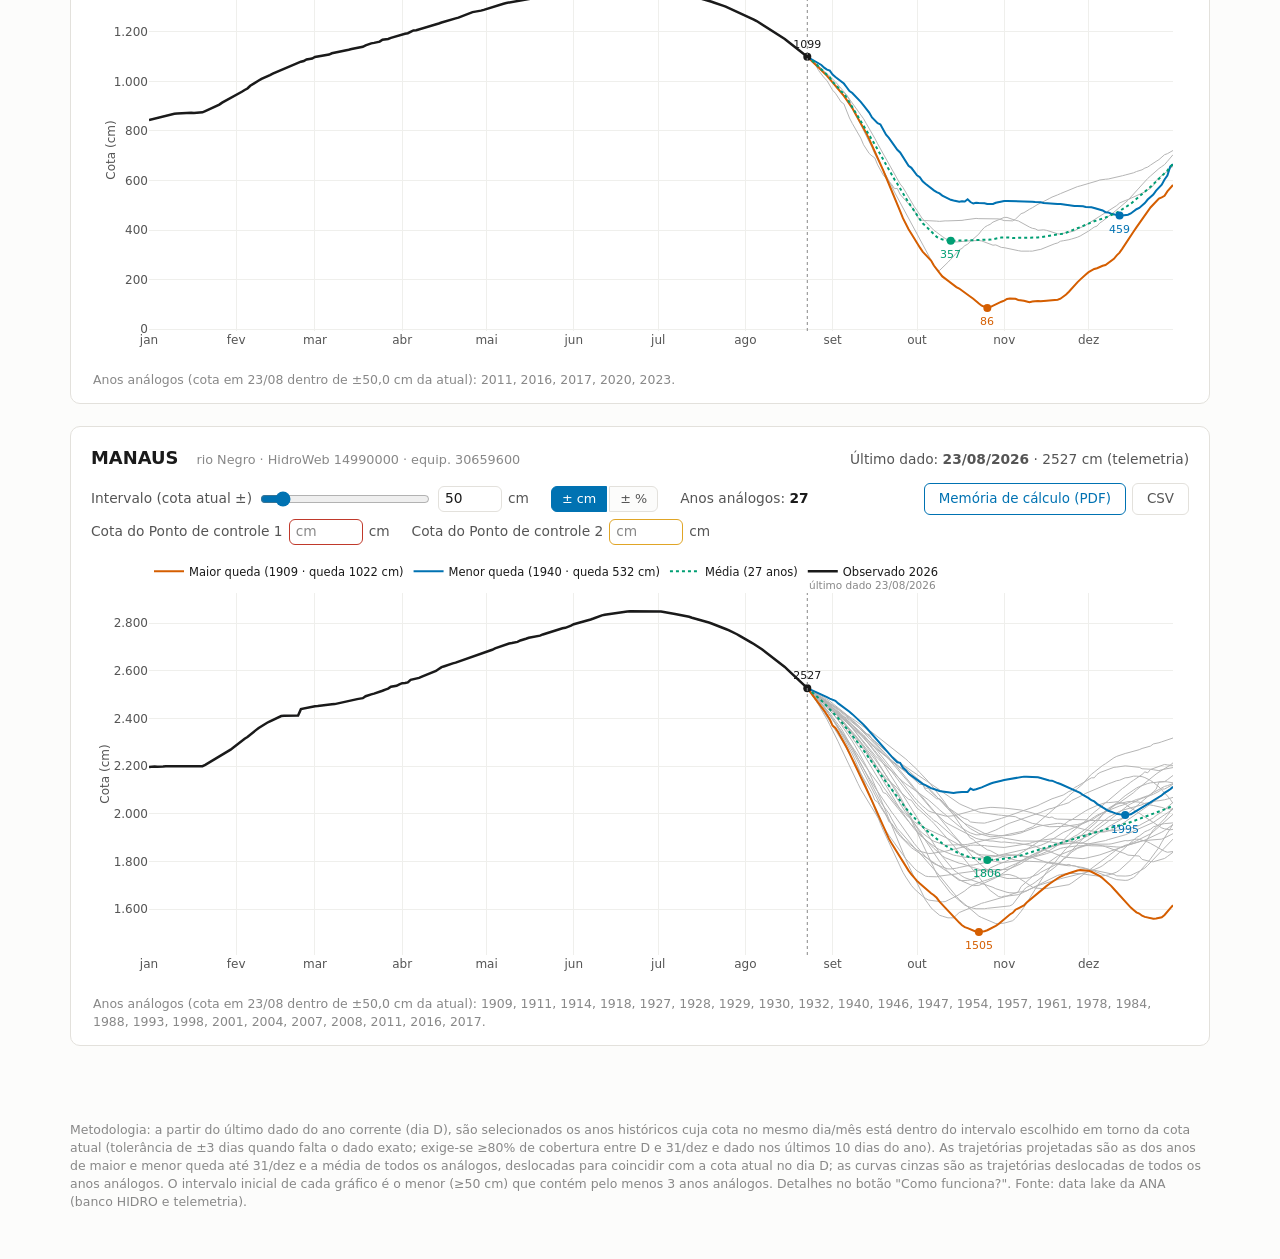
==== commit c0ebbd50: "feat: adiciona estação HUMAITÁ (rio Madeira) ao acompanhamento Estação HidroWeb 15630000, telemetria" ====
--- a/docs/index.html
+++ b/docs/index.html
@@ -20,7 +20,7 @@
         <a href="historico.html" class="link-secundario">Histórico completo →</a>
         <button id="btn-ajuda" type="button" title="Como as projeções são calculadas">Como funciona?</button>
         <button id="btn-pdf-conjunto" type="button" disabled
-                title="PDF com os 8 gráficos exatamente como estão na tela (intervalos ajustados)">Baixar PDF do conjunto</button>
+                title="PDF com todos os gráficos exatamente como estão na tela (intervalos ajustados)">Baixar PDF do conjunto</button>
       </div>
     </div>
   </header>
--- a/docs/css/estilo.css
+++ b/docs/css/estilo.css
@@ -8,6 +8,8 @@
   --acento: #0072B2;
   --aviso-fundo: #fff7e6;
   --aviso-borda: #e6c46e;
+  --ponto-controle-1: #C0392B;
+  --ponto-controle-2: #E0A526;
 }
 
 * { box-sizing: border-box; }
@@ -113,6 +115,29 @@
   color: #fff;
 }
 .contagem { font-weight: 600; color: var(--tinta); }
+
+.controles-referencia {
+  display: flex;
+  flex-wrap: wrap;
+  gap: 8px 22px;
+  align-items: center;
+  margin: 0 0 4px;
+  font-size: 0.86rem;
+  color: var(--tinta-2);
+}
+.controles-referencia label { display: flex; align-items: center; gap: 6px; }
+.controles-referencia input[type="number"] {
+  width: 74px;
+  padding: 2px 6px;
+  border: 1px solid var(--borda);
+  border-radius: 6px;
+  font: inherit;
+  color: var(--tinta);
+}
+.controles-referencia input.ctl-pc1 { border-color: var(--ponto-controle-1); color: var(--ponto-controle-1); }
+.controles-referencia input.ctl-pc2 { border-color: var(--ponto-controle-2); color: var(--ponto-controle-2); }
+.controles-referencia input.ctl-pc1::placeholder,
+.controles-referencia input.ctl-pc2::placeholder { color: var(--tinta-3); }
 .acoes { margin-left: auto; display: flex; gap: 6px; }
 .botao-csv {
   display: inline-block;
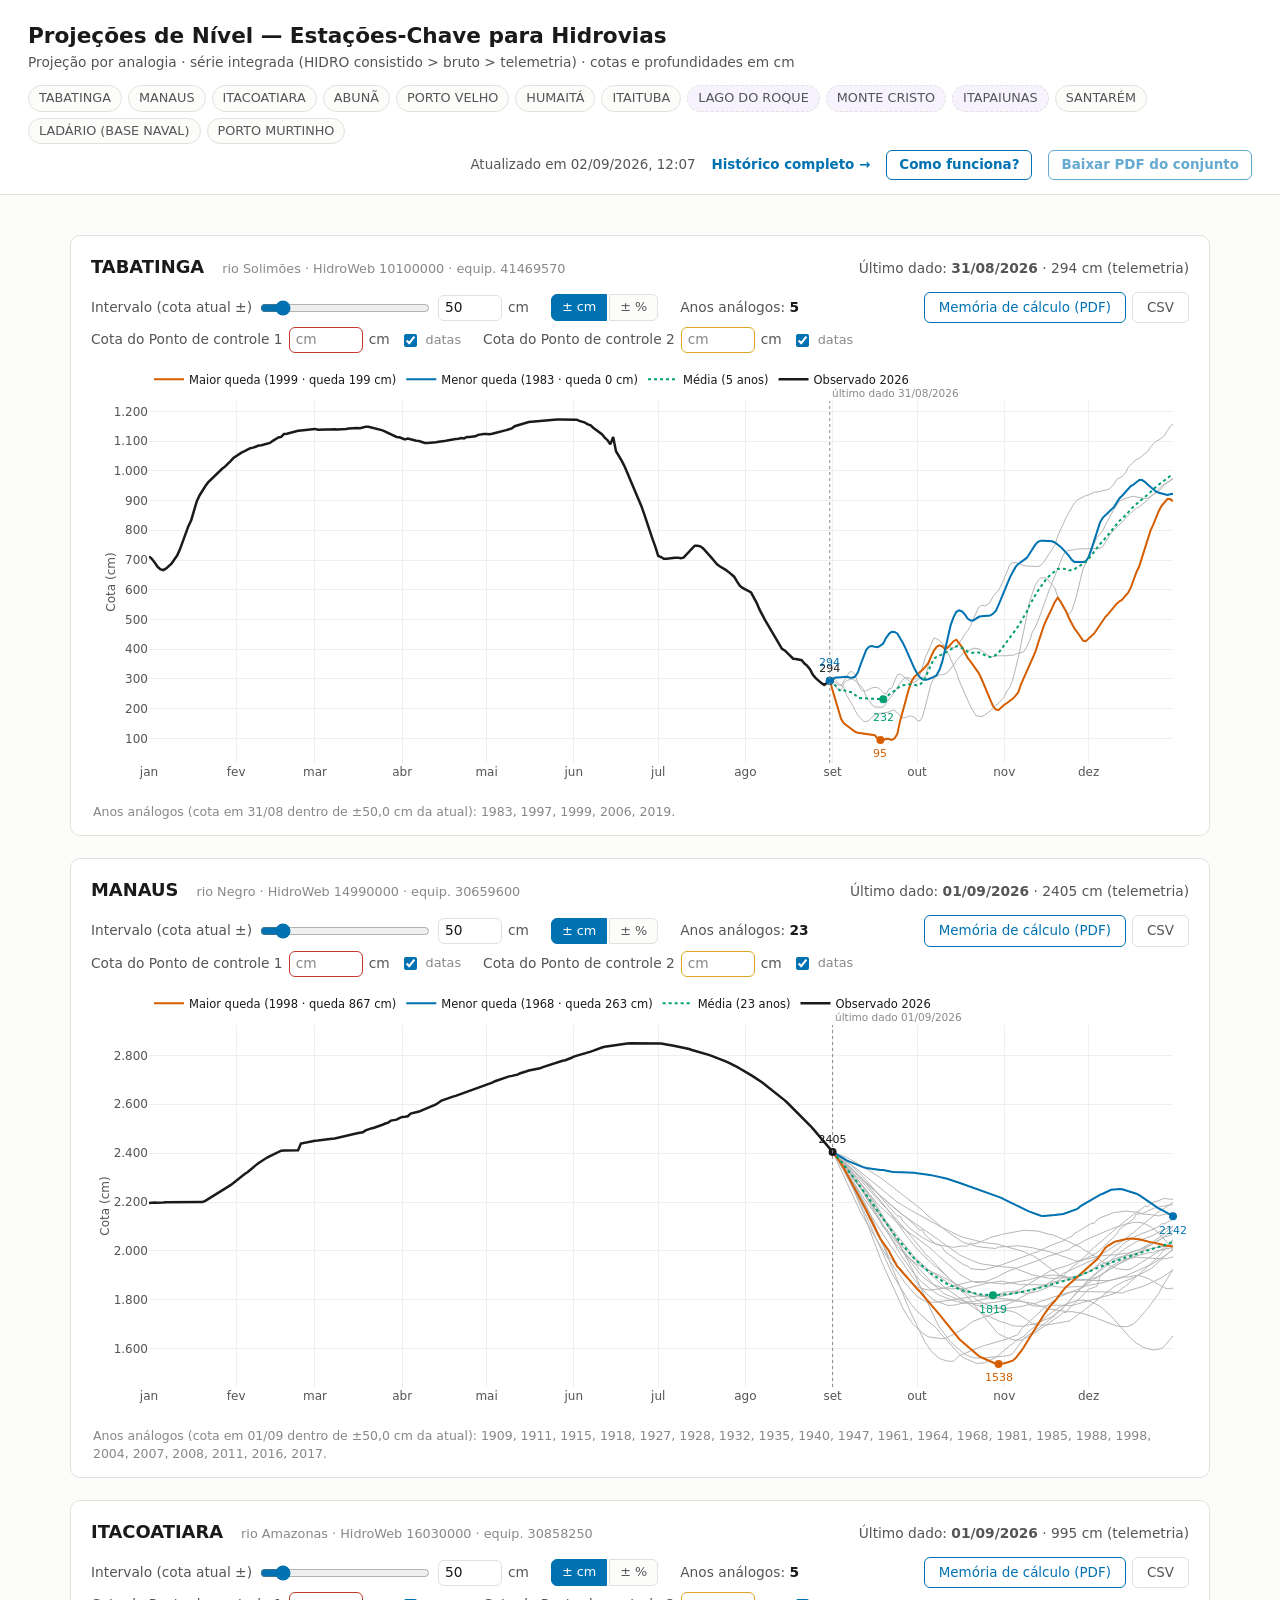
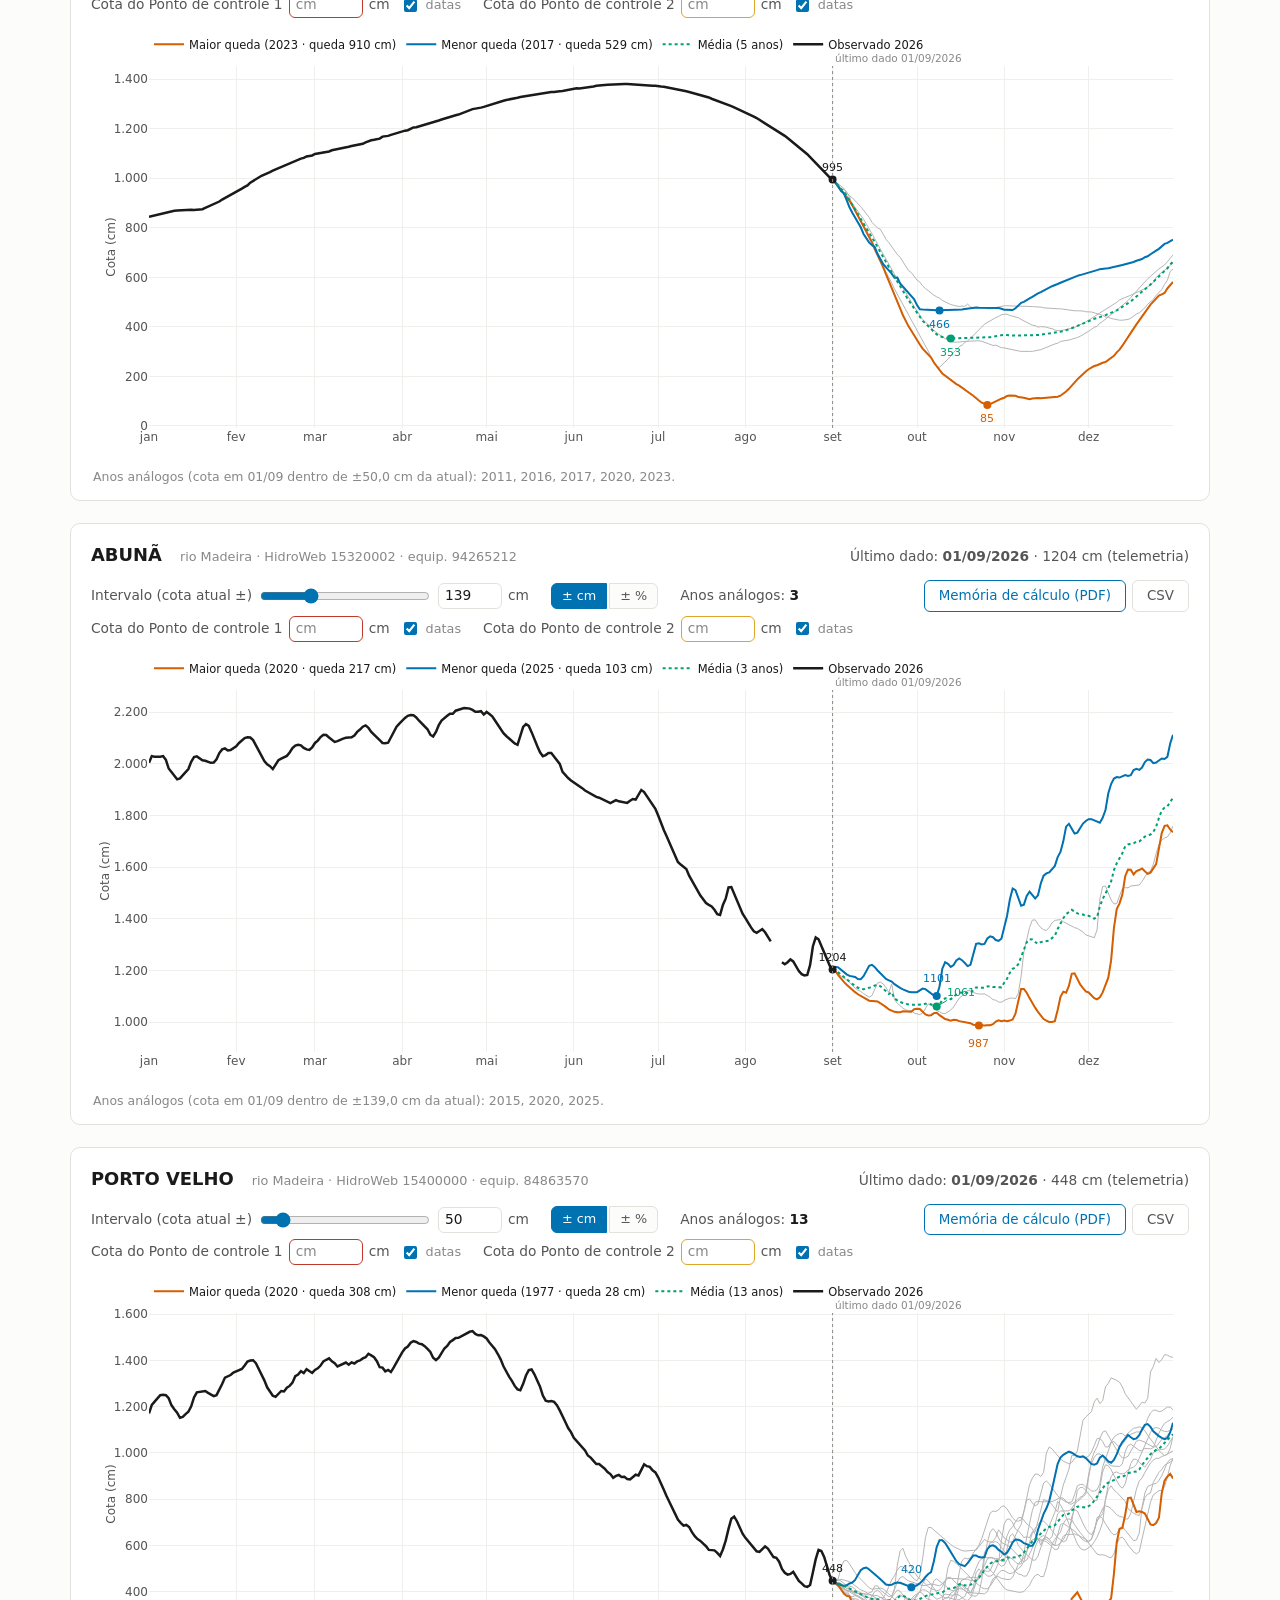
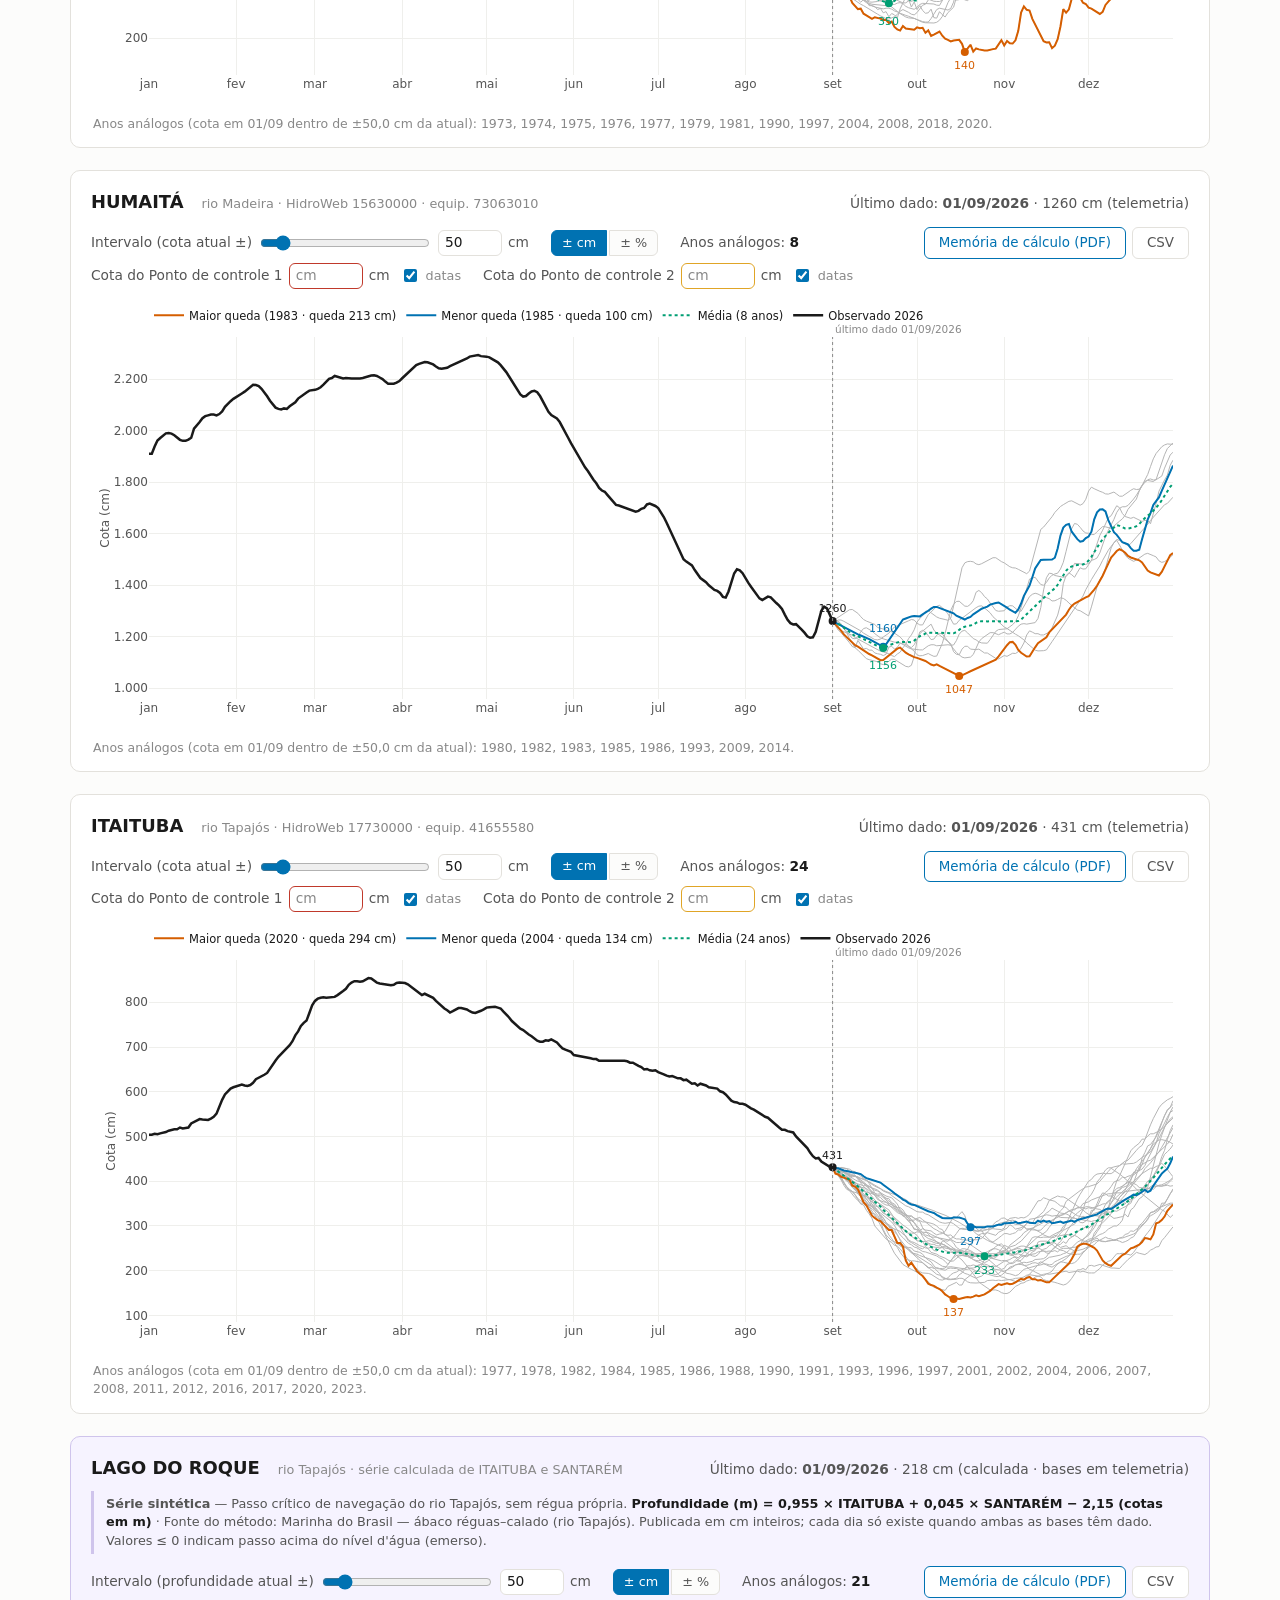
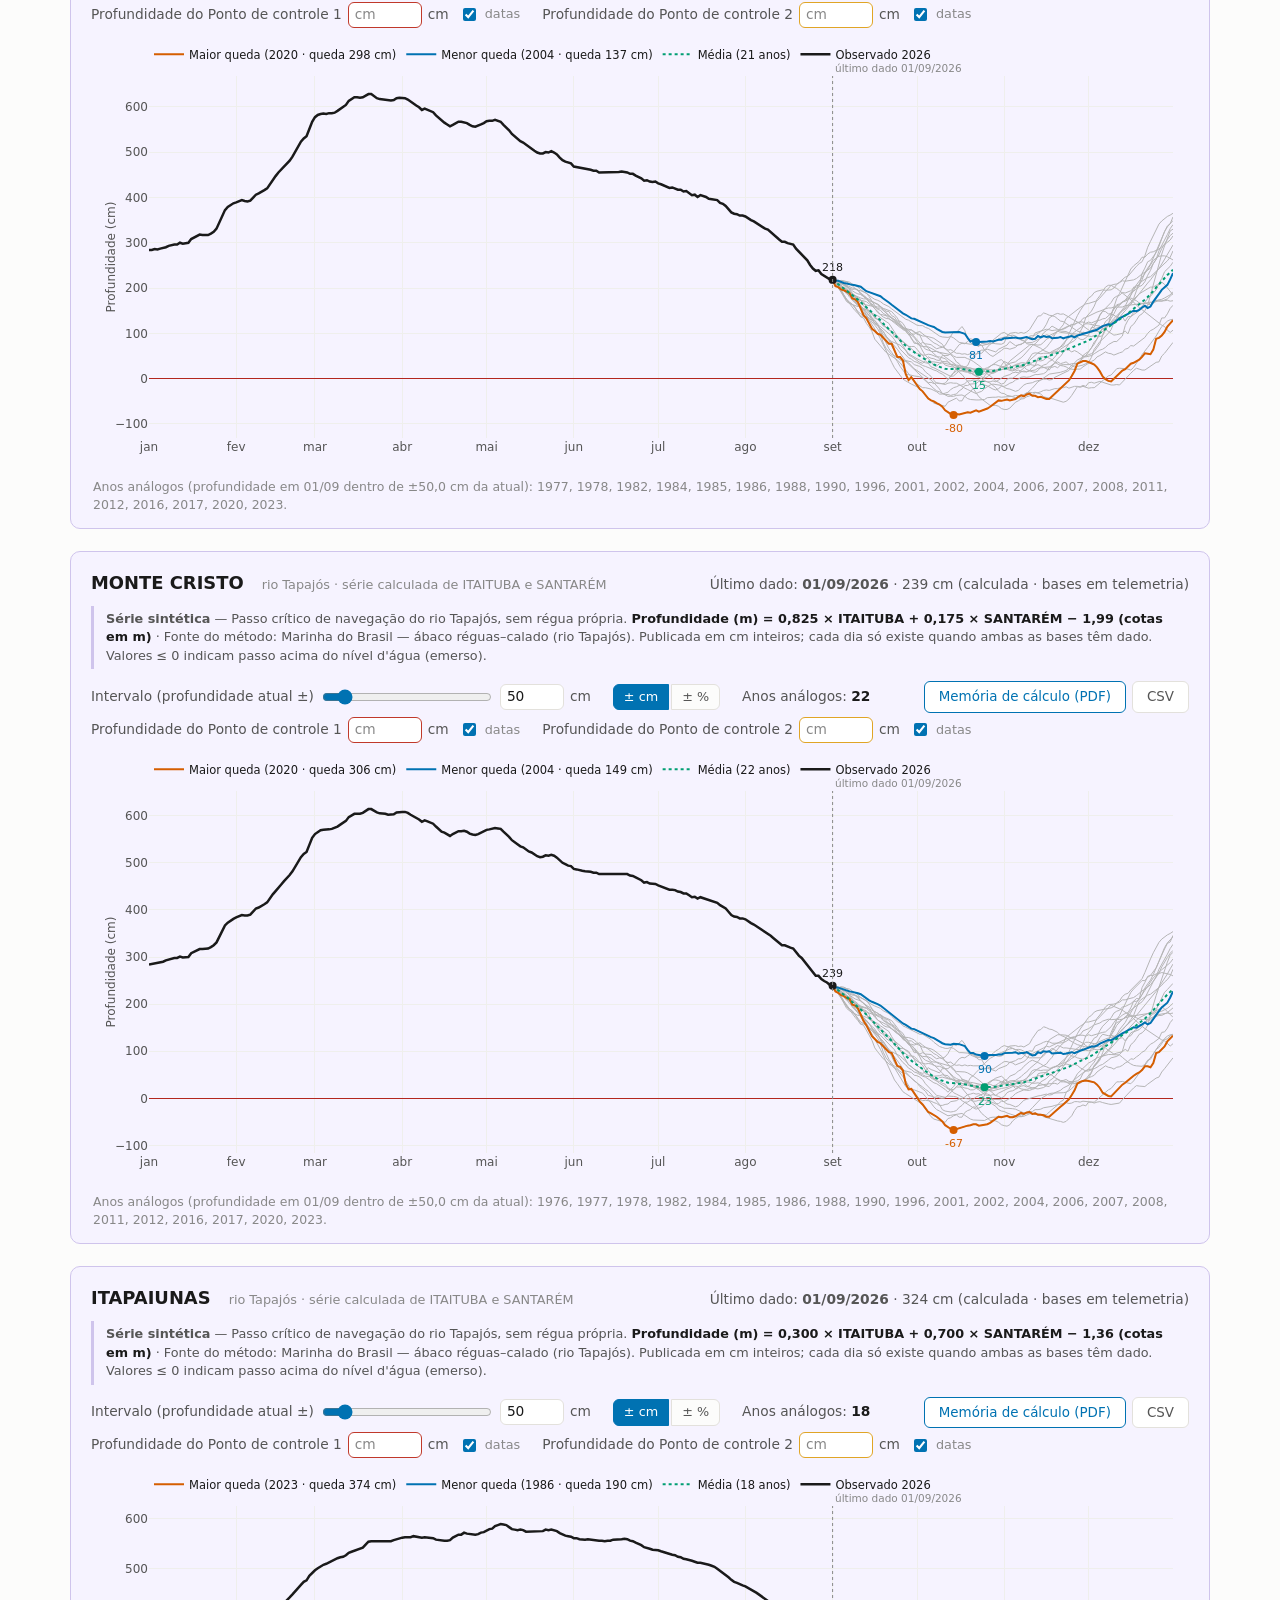
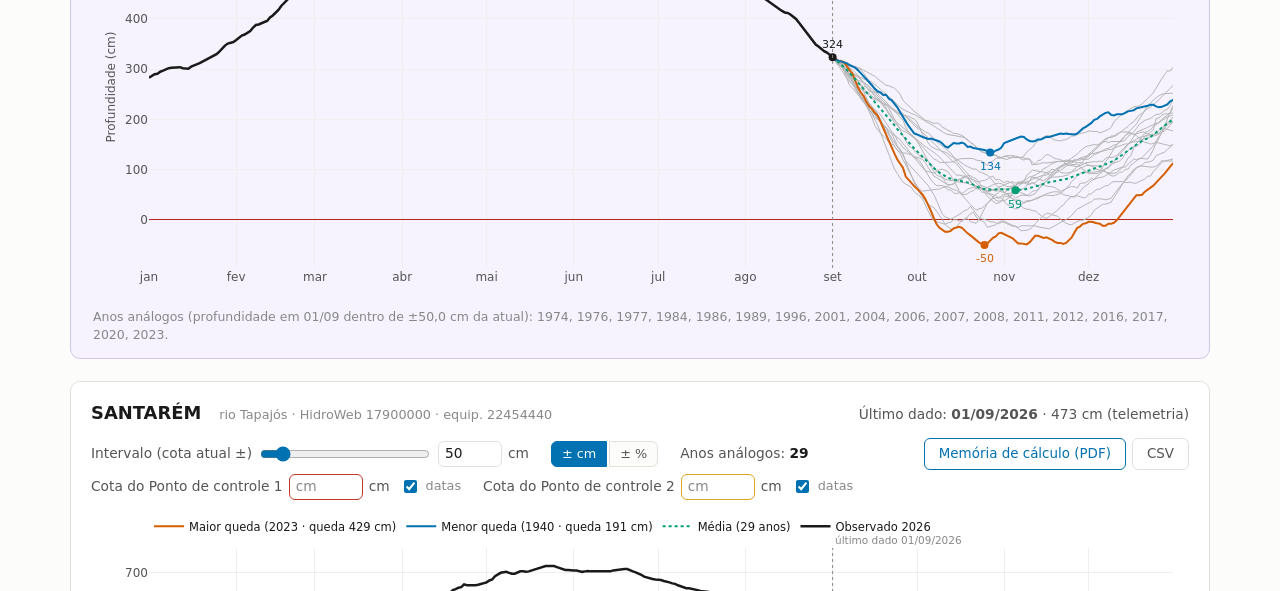
==== commit f32a9617: "séries sintéticas: passos críticos do Tapajós (Lago do Roque, Monte Cristo, Itapaiunas) Profundidade" ====
--- a/docs/index.html
+++ b/docs/index.html
@@ -11,7 +11,7 @@
   <header class="topo">
     <div>
       <h1>Projeções de Nível — Estações-Chave para Hidrovias</h1>
-      <p class="subtitulo">Projeção por analogia · série integrada (HIDRO consistido &gt; bruto &gt; telemetria) · cotas em cm</p>
+      <p class="subtitulo">Projeção por analogia · série integrada (HIDRO consistido &gt; bruto &gt; telemetria) · cotas e profundidades em cm</p>
     </div>
     <div class="topo-acoes">
       <nav id="nav-estacoes" class="nav-estacoes"></nav>
@@ -79,6 +79,23 @@
         telemetria (a memória de cálculo mostra a cobertura de cada fonte).</li>
       </ul>
 
+      <h3>Séries sintéticas — passos críticos do Tapajós</h3>
+      <p>Os painéis de <strong>fundo lilás</strong> (Lago do Roque, Monte Cristo e Itapaiunas) não
+      são estações: são passos críticos de navegação entre Itaituba e Santarém, sem régua própria.
+      A série mostrada é a <strong>profundidade disponível no passo</strong>, calculada dia a dia
+      pelas equações de interpolação do ábaco réguas–calado da Marinha do Brasil, com as cotas de
+      Itaituba e Santarém em metros:</p>
+      <ul>
+        <li>Lago do Roque = 0,955 × Itaituba + 0,045 × Santarém − 2,15</li>
+        <li>Monte Cristo = 0,825 × Itaituba + 0,175 × Santarém − 1,99</li>
+        <li>Itapaiunas = 0,300 × Itaituba + 0,700 × Santarém − 1,36</li>
+      </ul>
+      <p>O resultado é publicado em cm inteiros (profundidade × 100) e só existe nos dias em que
+      as duas bases têm dado. <strong>Valores ≤ 0 indicam passo acima do nível d'água</strong> (a
+      linha vermelha do zero marca essa referência). A projeção por analogia funciona exatamente
+      como nas estações, sobre a série de profundidade; o intervalo em % é relativo à
+      profundidade atual. A fórmula e a fonte constam no painel, no CSV e na memória de cálculo.</p>
+
       <h3>Como ler (e como não ler)</h3>
       <p>Isto <strong>não é uma previsão meteorológica</strong>: é uma projeção por analogia —
       "se este ano se comportar como os anos parecidos, a cota deve ficar entre a curva laranja
@@ -103,6 +120,9 @@
     com a cota atual no dia D; as curvas cinzas são as trajetórias deslocadas de todos os anos
     análogos. O intervalo inicial de cada gráfico é o menor (≥50 cm) que contém pelo menos
     3 anos análogos. Detalhes no botão "Como funciona?".
+    Os painéis de fundo lilás são séries sintéticas (profundidade disponível em passos críticos
+    do Tapajós, sem régua), calculadas das cotas de Itaituba e Santarém pelas equações do ábaco
+    réguas–calado da Marinha do Brasil — a fórmula consta em cada painel.
     Fonte: data lake da ANA (banco HIDRO e telemetria).</p>
   </footer>
 
--- a/docs/css/estilo.css
+++ b/docs/css/estilo.css
@@ -10,6 +10,9 @@
   --aviso-borda: #e6c46e;
   --ponto-controle-1: #C0392B;
   --ponto-controle-2: #E0A526;
+  /* séries sintéticas (calculadas de outras estações): painel diferenciado */
+  --sintetica-fundo: #f6f3ff;
+  --sintetica-borda: #cfc4ec;
 }
 
 * { box-sizing: border-box; }
@@ -62,6 +65,7 @@
   background: var(--superficie);
 }
 .nav-estacoes a:hover { color: var(--acento); border-color: var(--acento); }
+.nav-estacoes a.sintetica { border-style: dashed; background: var(--sintetica-fundo); }
 
 main { max-width: 1180px; margin: 0 auto; padding: 18px 20px 40px; }
 
@@ -73,6 +77,15 @@
   padding: 18px 20px 14px;
   scroll-margin-top: 16px;
 }
+.estacao.sintetica { background: var(--sintetica-fundo); border-color: var(--sintetica-borda); }
+.estacao-metodologia {
+  margin: 10px 0 0;
+  padding: 4px 12px;
+  font-size: 0.8rem;
+  color: var(--tinta-2);
+  border-left: 3px solid var(--sintetica-borda);
+}
+.estacao-metodologia code { font: inherit; font-weight: 600; color: var(--tinta); }
 .estacao-cabecalho { display: flex; flex-wrap: wrap; gap: 6px 18px; align-items: baseline; }
 .estacao-cabecalho h2 { margin: 0; font-size: 1.12rem; }
 .estacao-codigos { color: var(--tinta-3); font-size: 0.8rem; }
@@ -138,6 +151,13 @@
 .controles-referencia input.ctl-pc2 { border-color: var(--ponto-controle-2); color: var(--ponto-controle-2); }
 .controles-referencia input.ctl-pc1::placeholder,
 .controles-referencia input.ctl-pc2::placeholder { color: var(--tinta-3); }
+.controles-referencia .pc-datas {
+  margin-left: -12px;
+  font-size: 0.8rem;
+  color: var(--tinta-3);
+  cursor: pointer;
+}
+.controles-referencia .pc-datas input { accent-color: var(--acento); cursor: pointer; }
 .acoes { margin-left: auto; display: flex; gap: 6px; }
 .botao-csv {
   display: inline-block;
@@ -168,6 +188,9 @@
 .grafico { width: 100%; height: 440px; }
 
 .estacao-rodape { color: var(--tinta-3); font-size: 0.78rem; margin: 6px 2px 0; }
+
+.cruzamentos-pc { color: var(--tinta-3); font-size: 0.78rem; margin: 2px 2px 0; }
+.cruzamentos-pc:empty { display: none; }
 
 .rodape {
   max-width: 1180px;
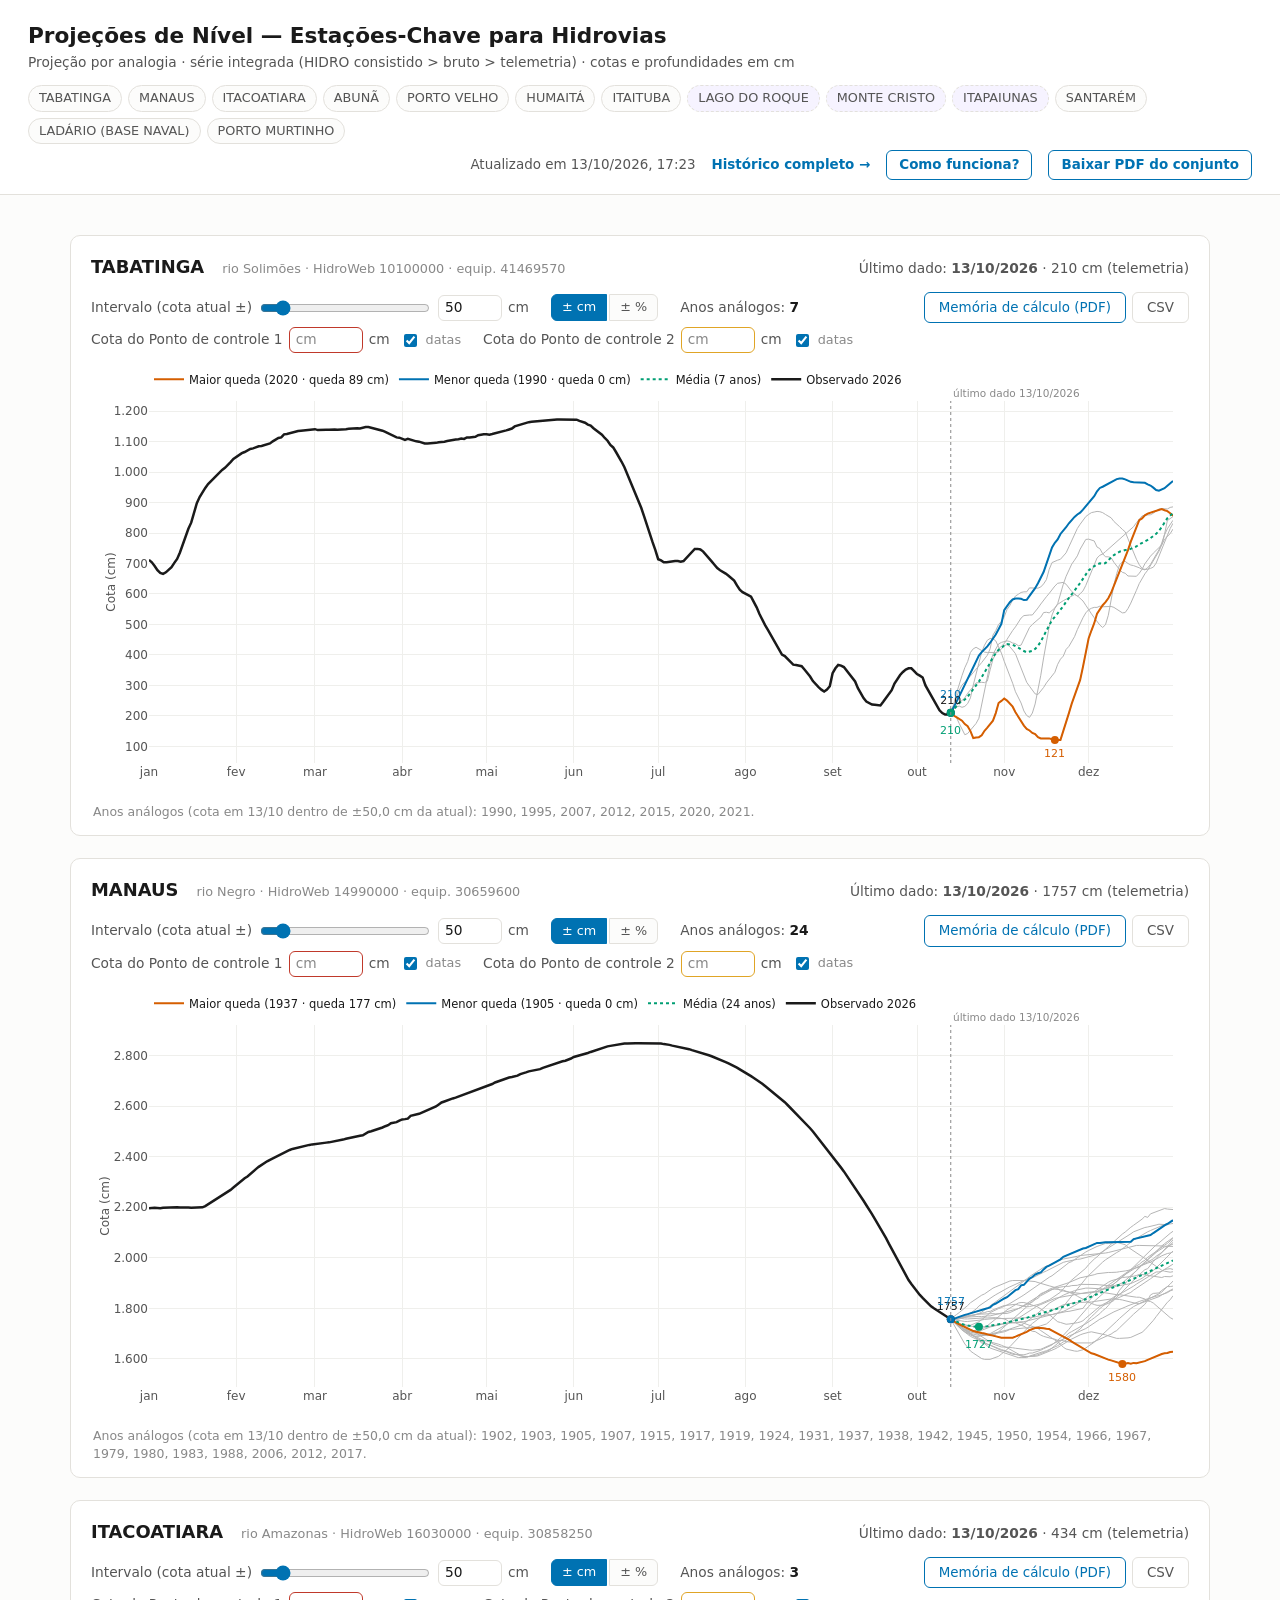
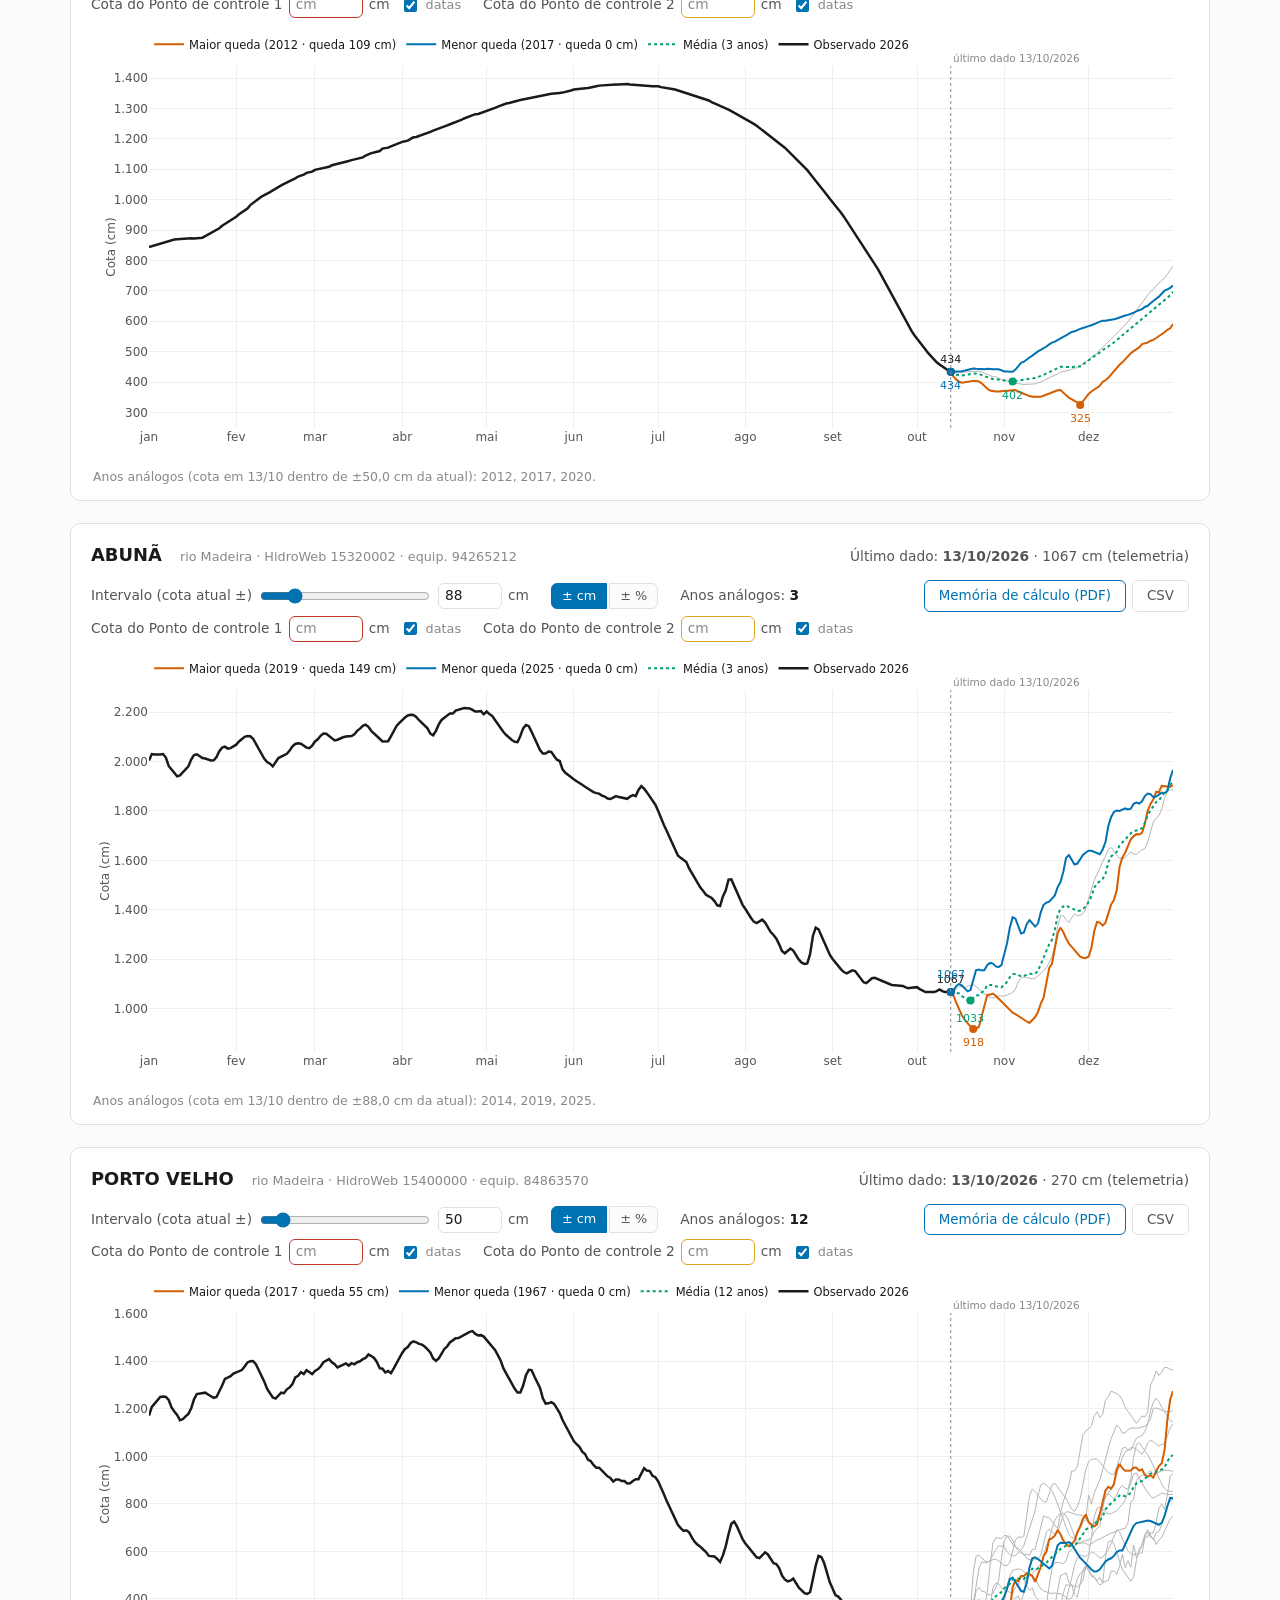
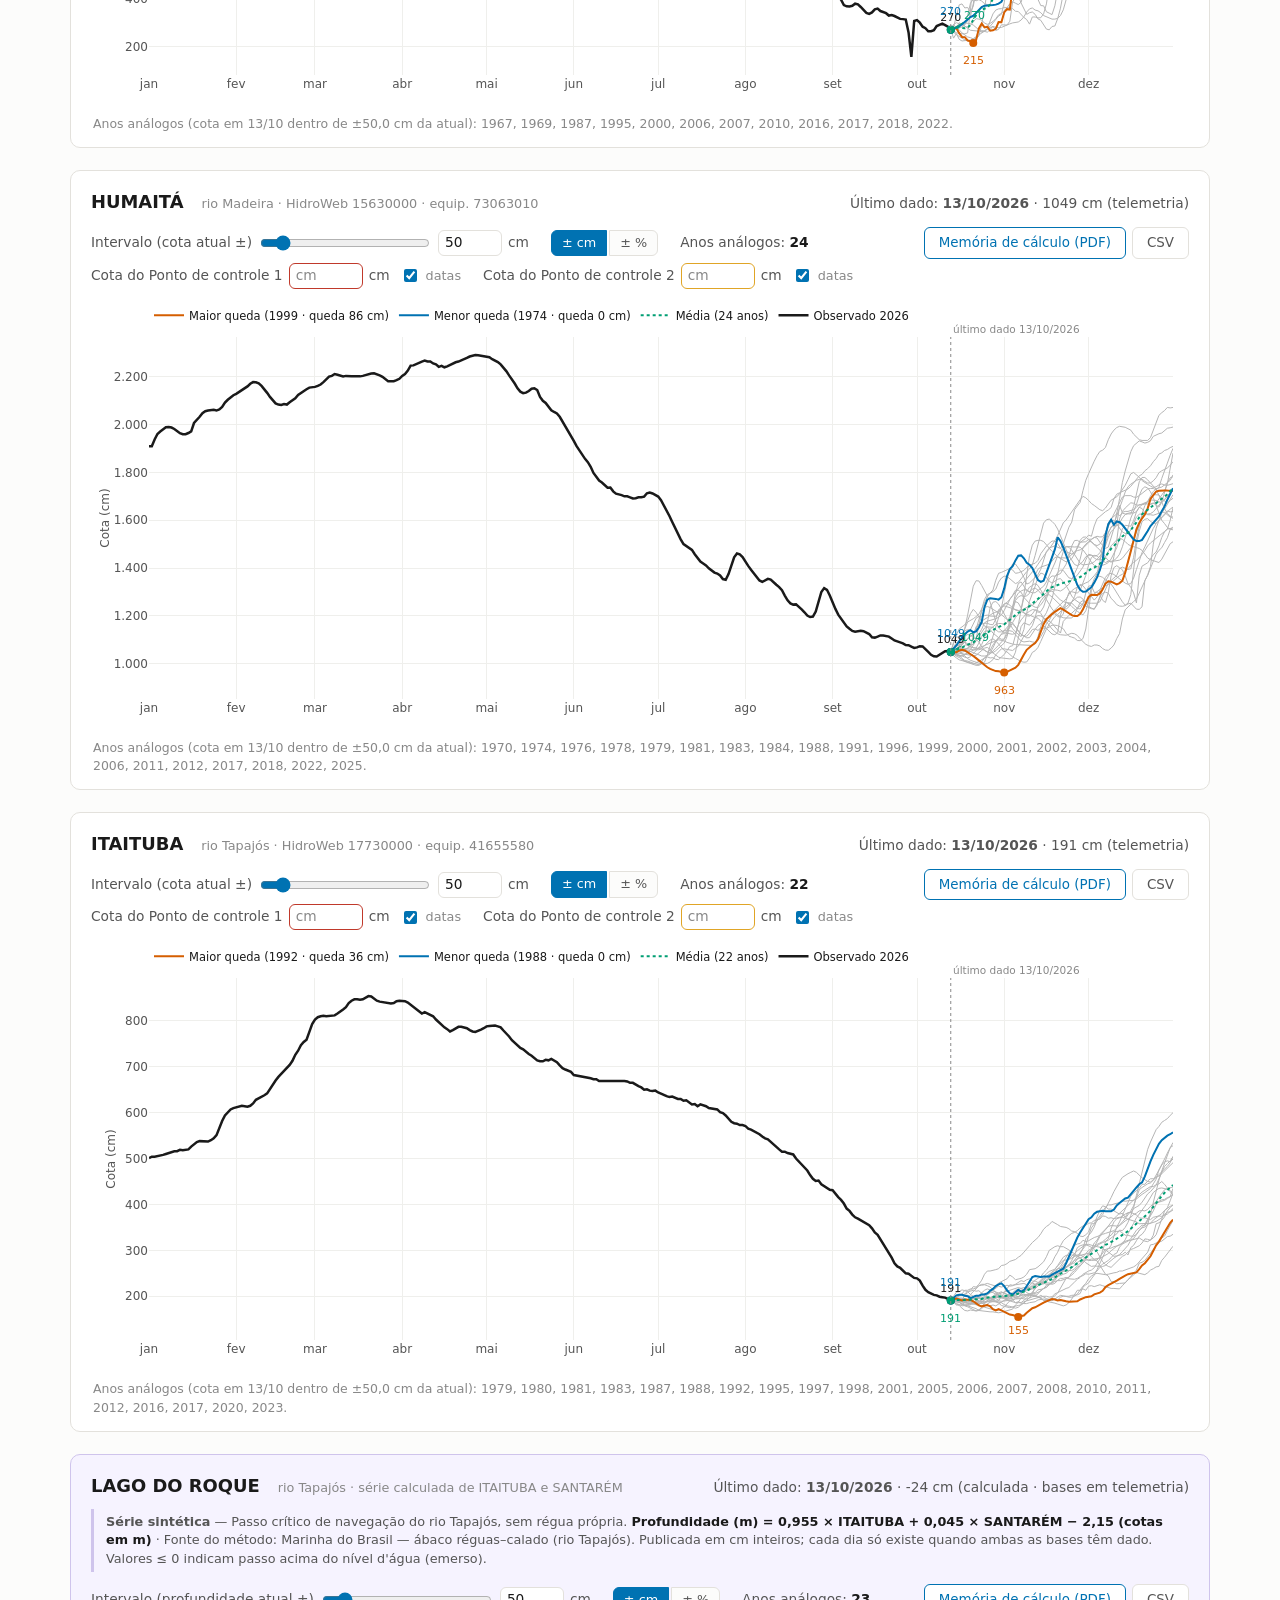
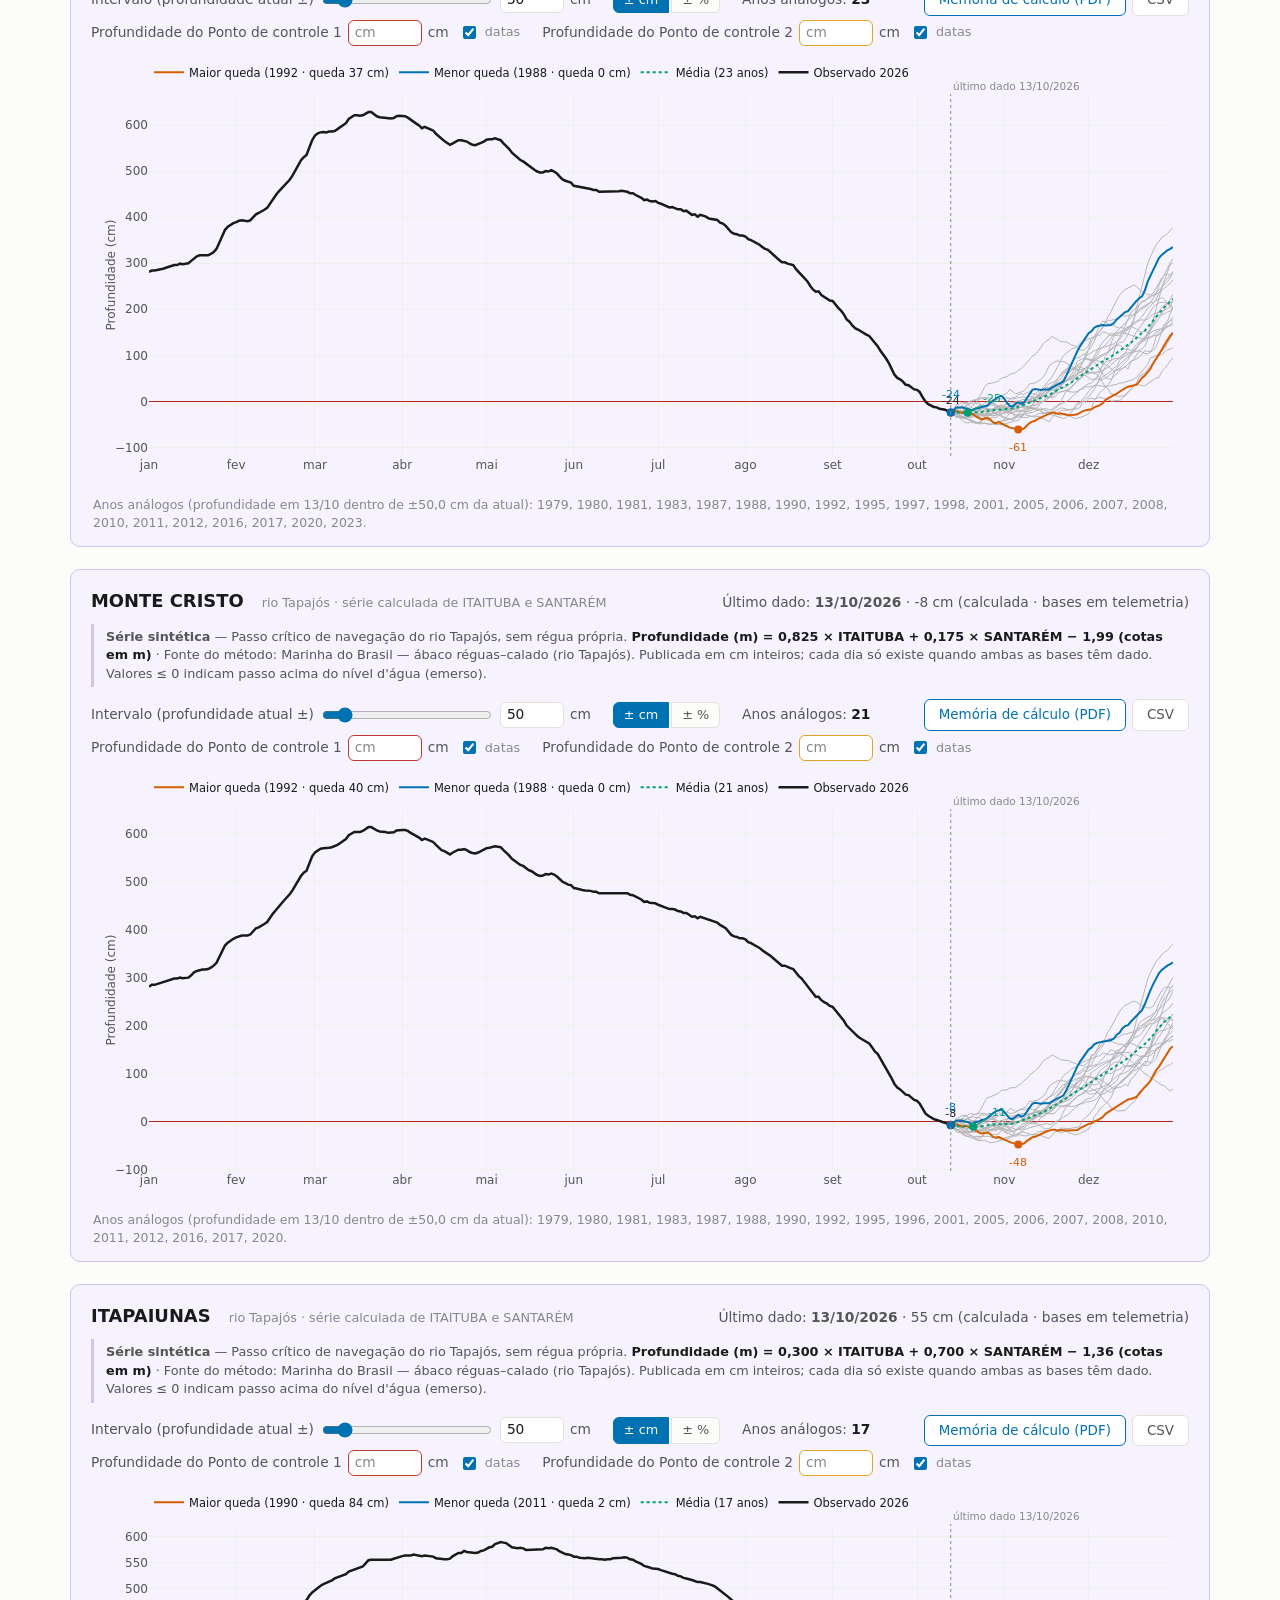
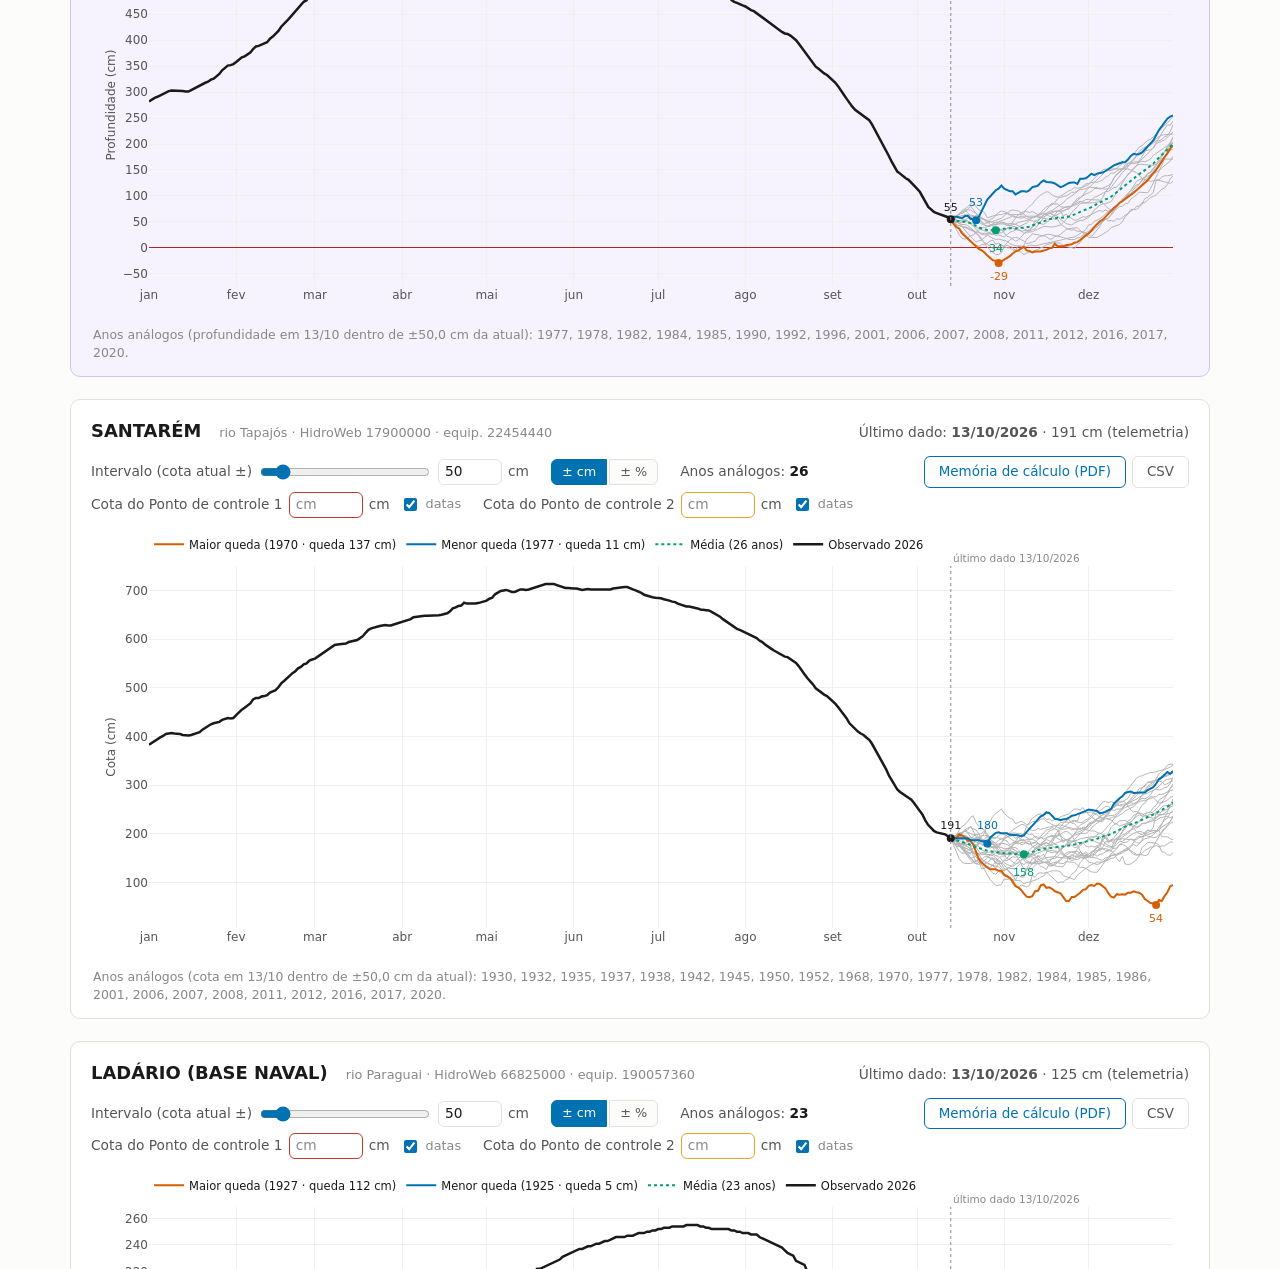
==== commit ef5b37da: "Porto Murtinho: régua da Marinha (CHN-6) como fallback da série integrada A telemetria da ANA (21425" ====
--- a/docs/index.html
+++ b/docs/index.html
@@ -123,7 +123,7 @@
     Os painéis de fundo lilás são séries sintéticas (profundidade disponível em passos críticos
     do Tapajós, sem régua), calculadas das cotas de Itaituba e Santarém pelas equações do ábaco
     réguas–calado da Marinha do Brasil — a fórmula consta em cada painel.
-    Fonte: data lake da ANA (banco HIDRO e telemetria).</p>
+    Fonte: data lake da ANA (banco HIDRO e telemetria); em PORTO MURTINHO, nos dias sem dado da ANA, régua da Marinha (CHN-6).</p>
   </footer>
 
   <script src="vendor/jspdf.umd.min.js"></script>
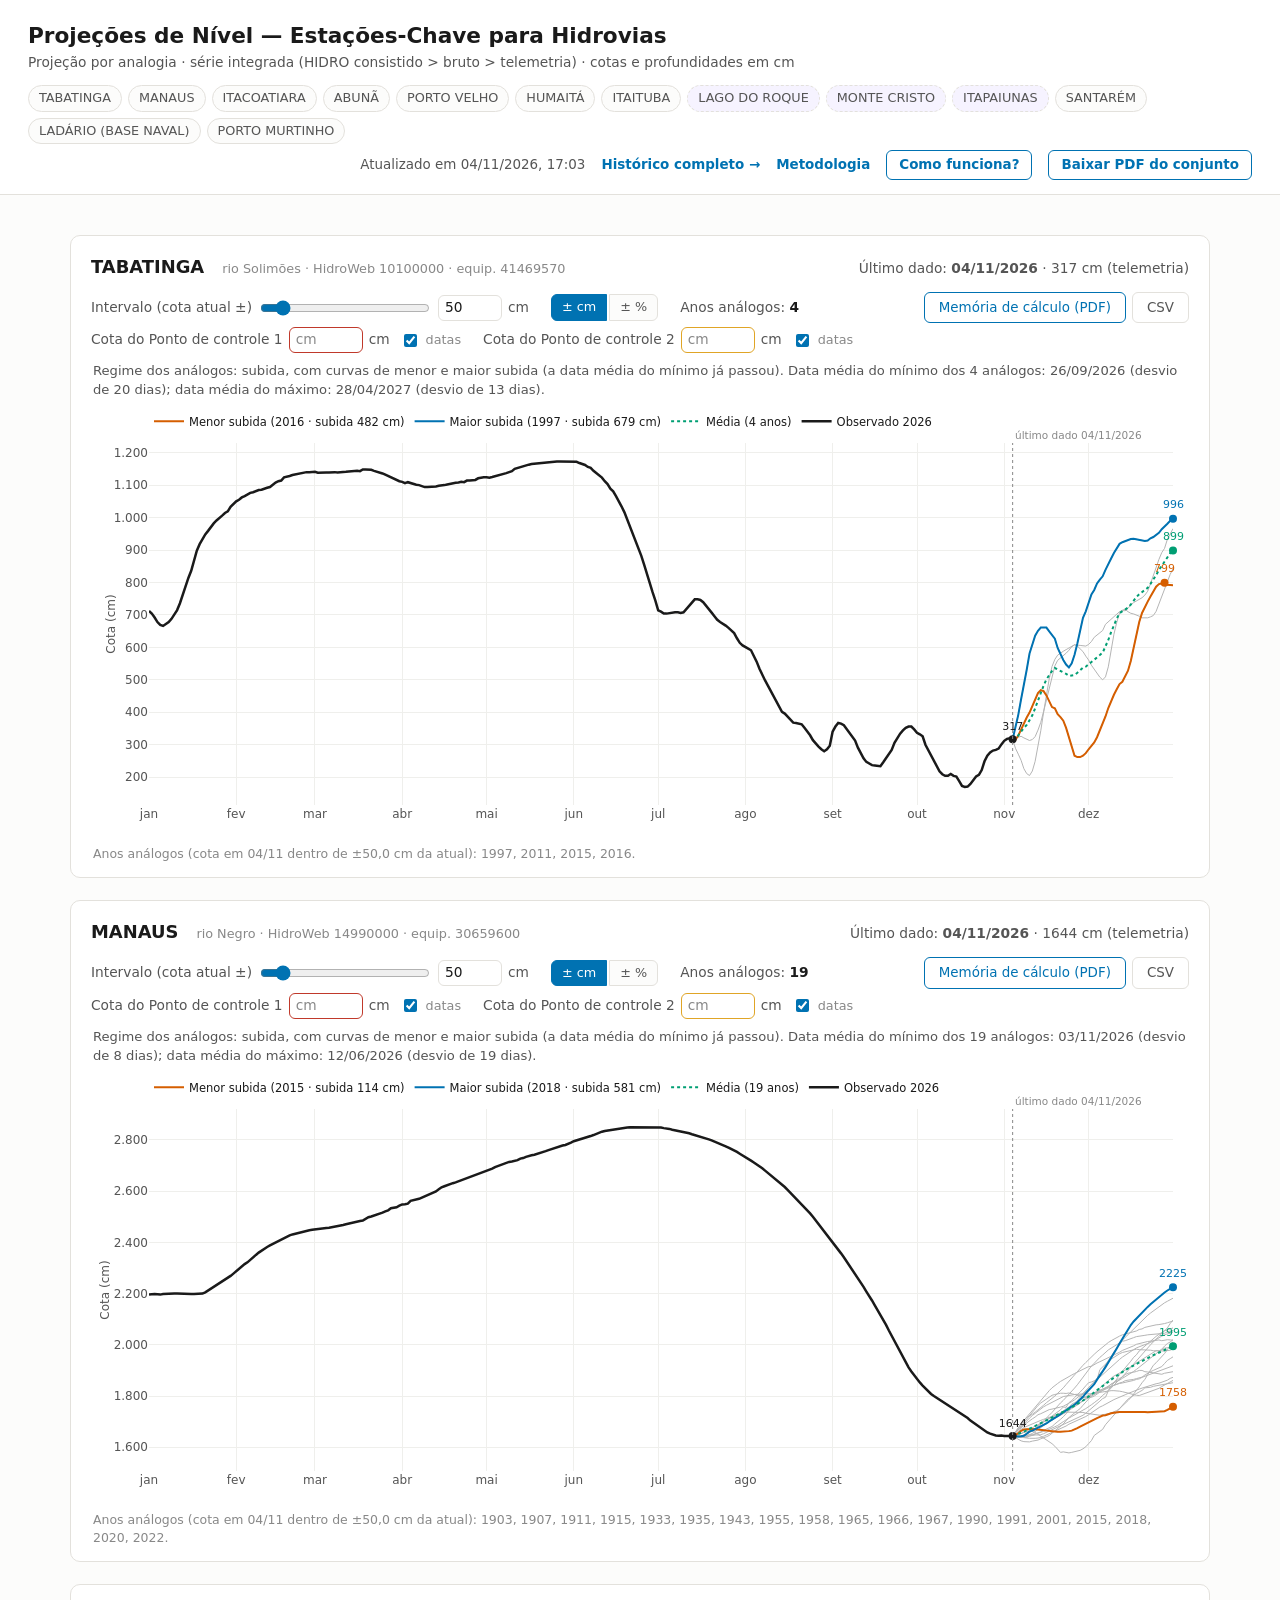
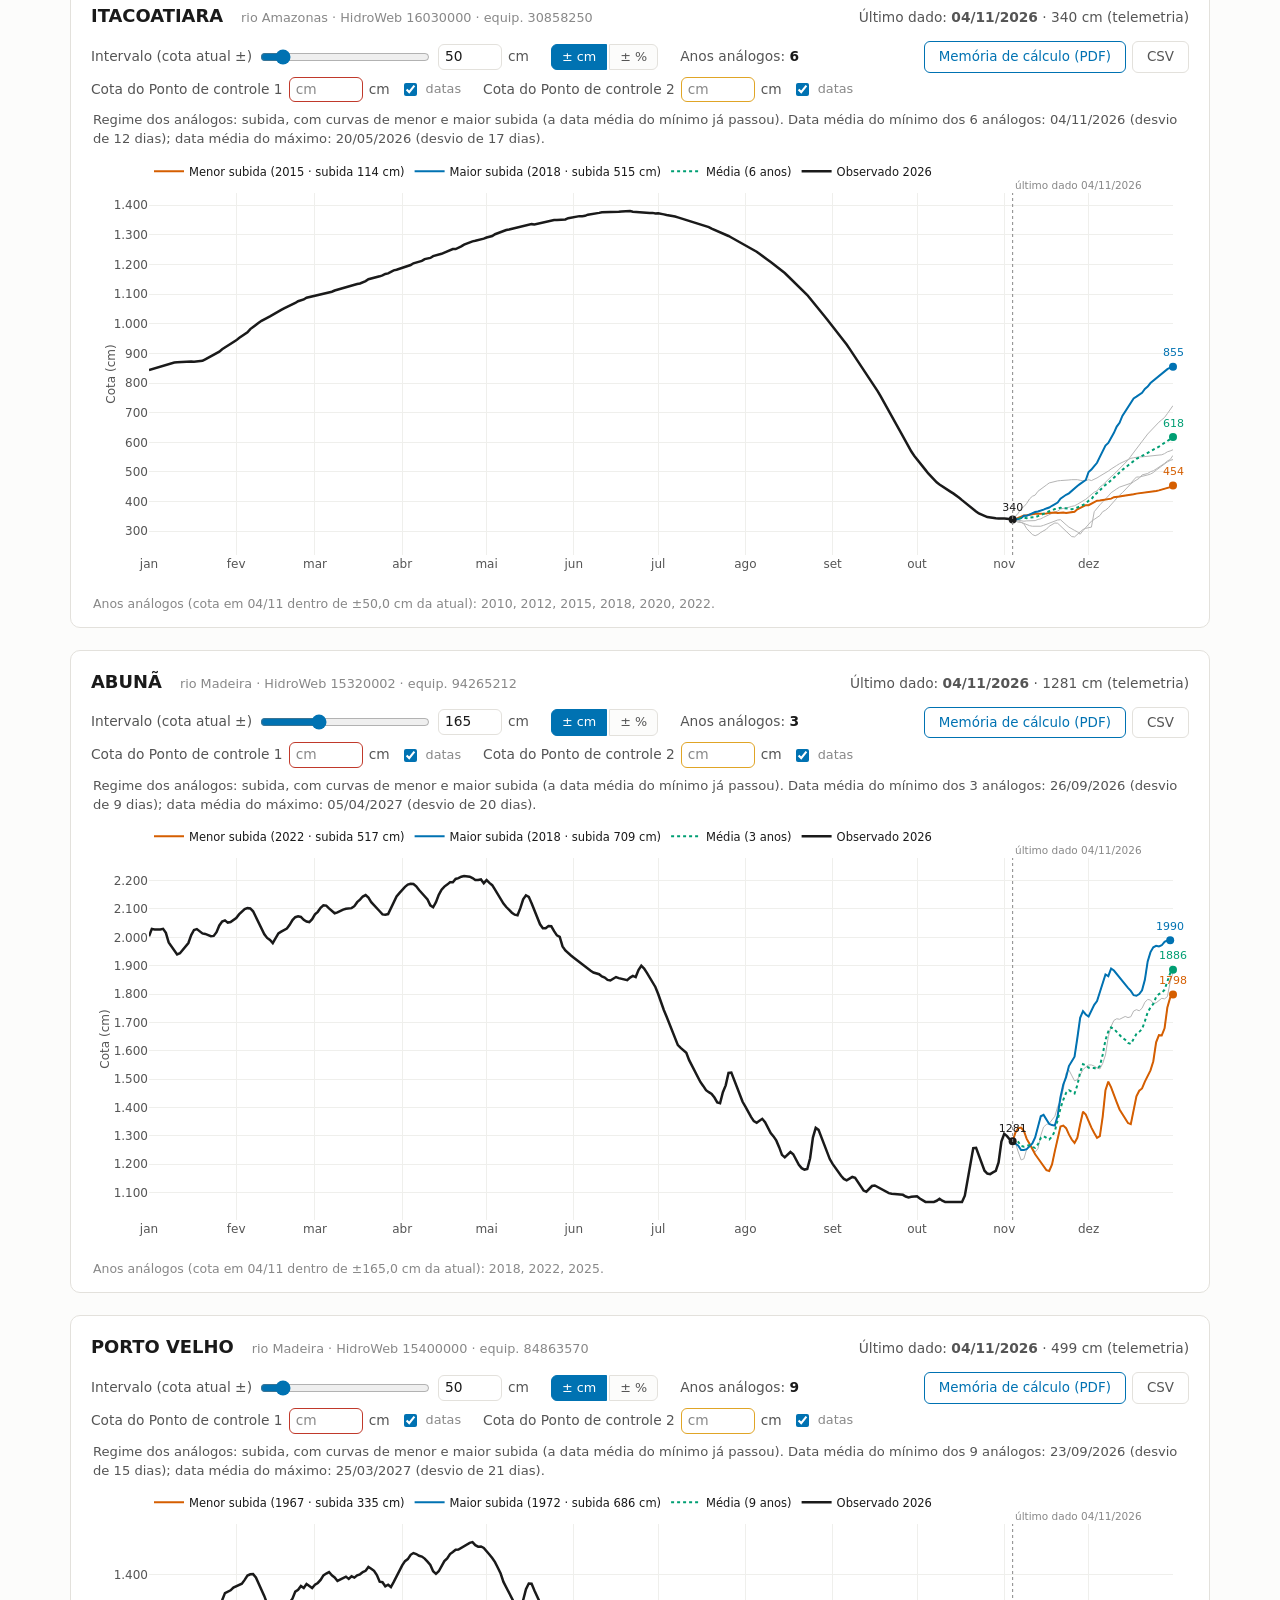
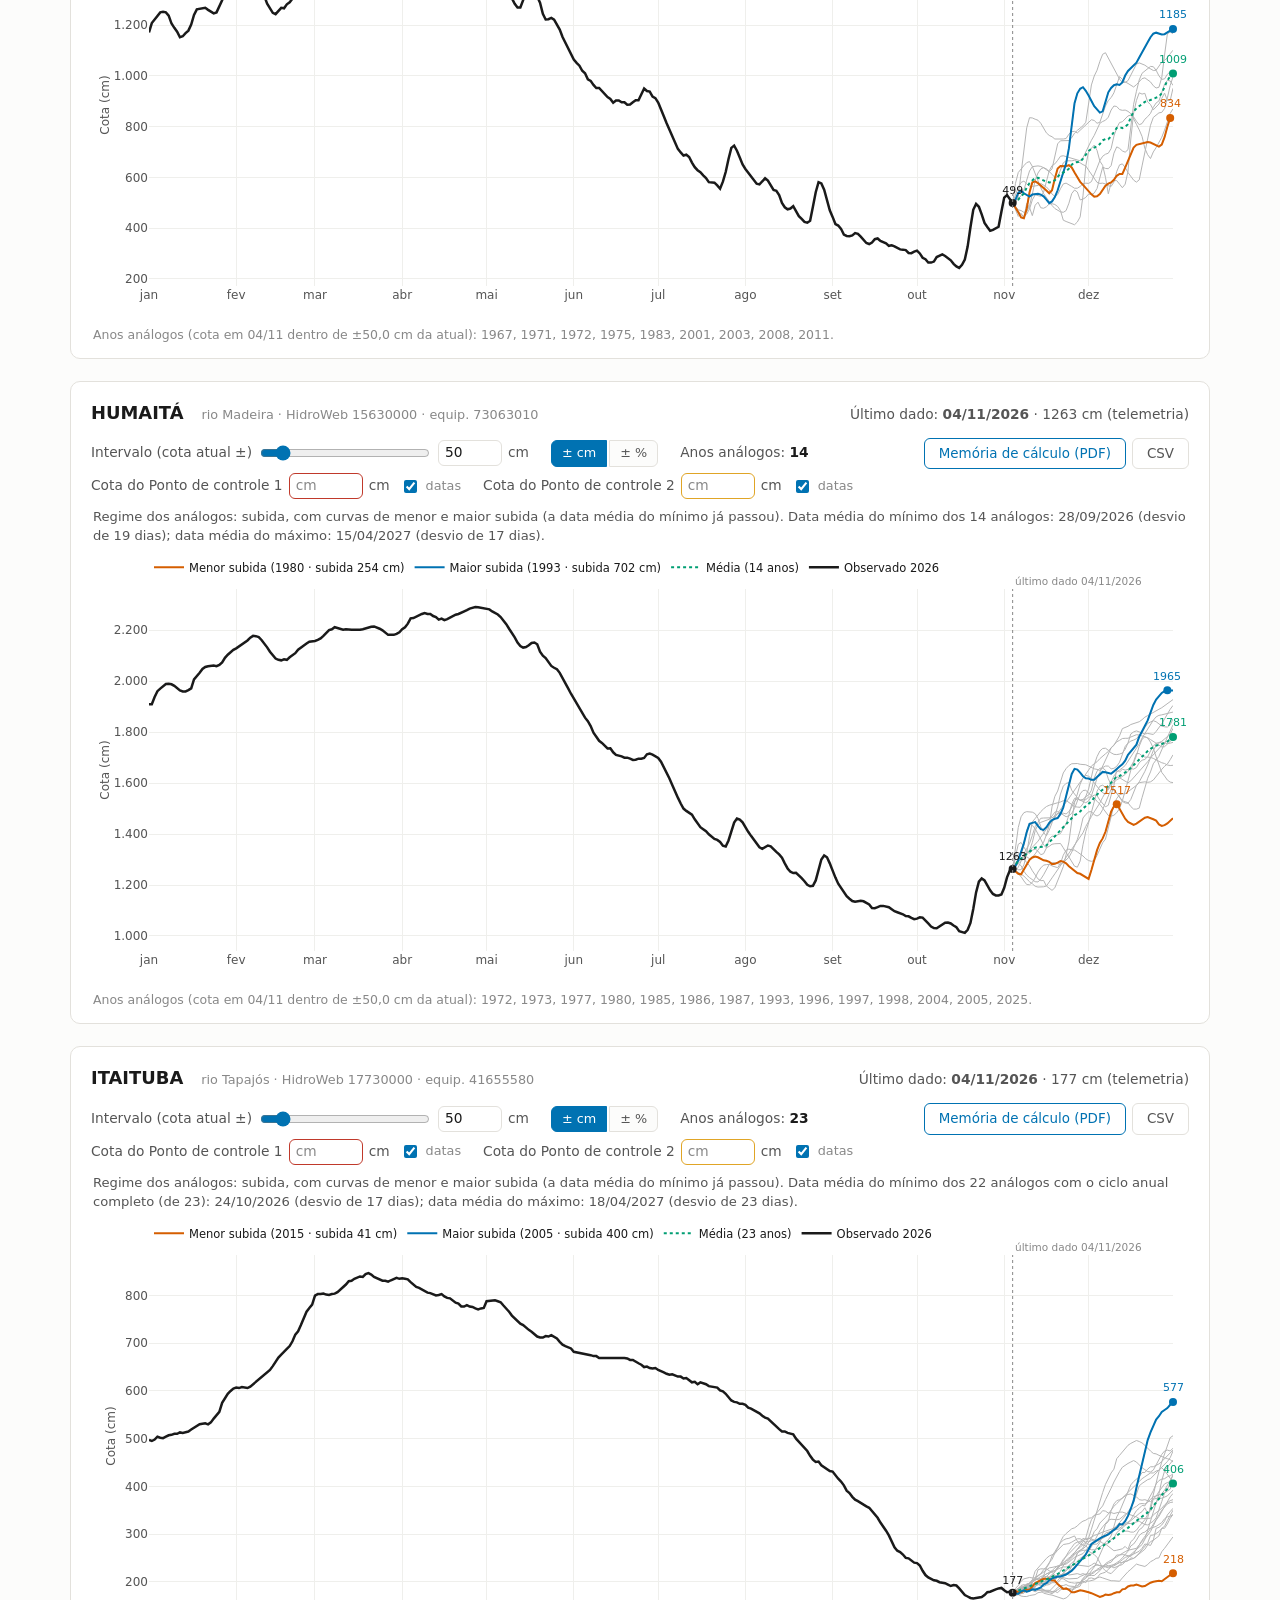
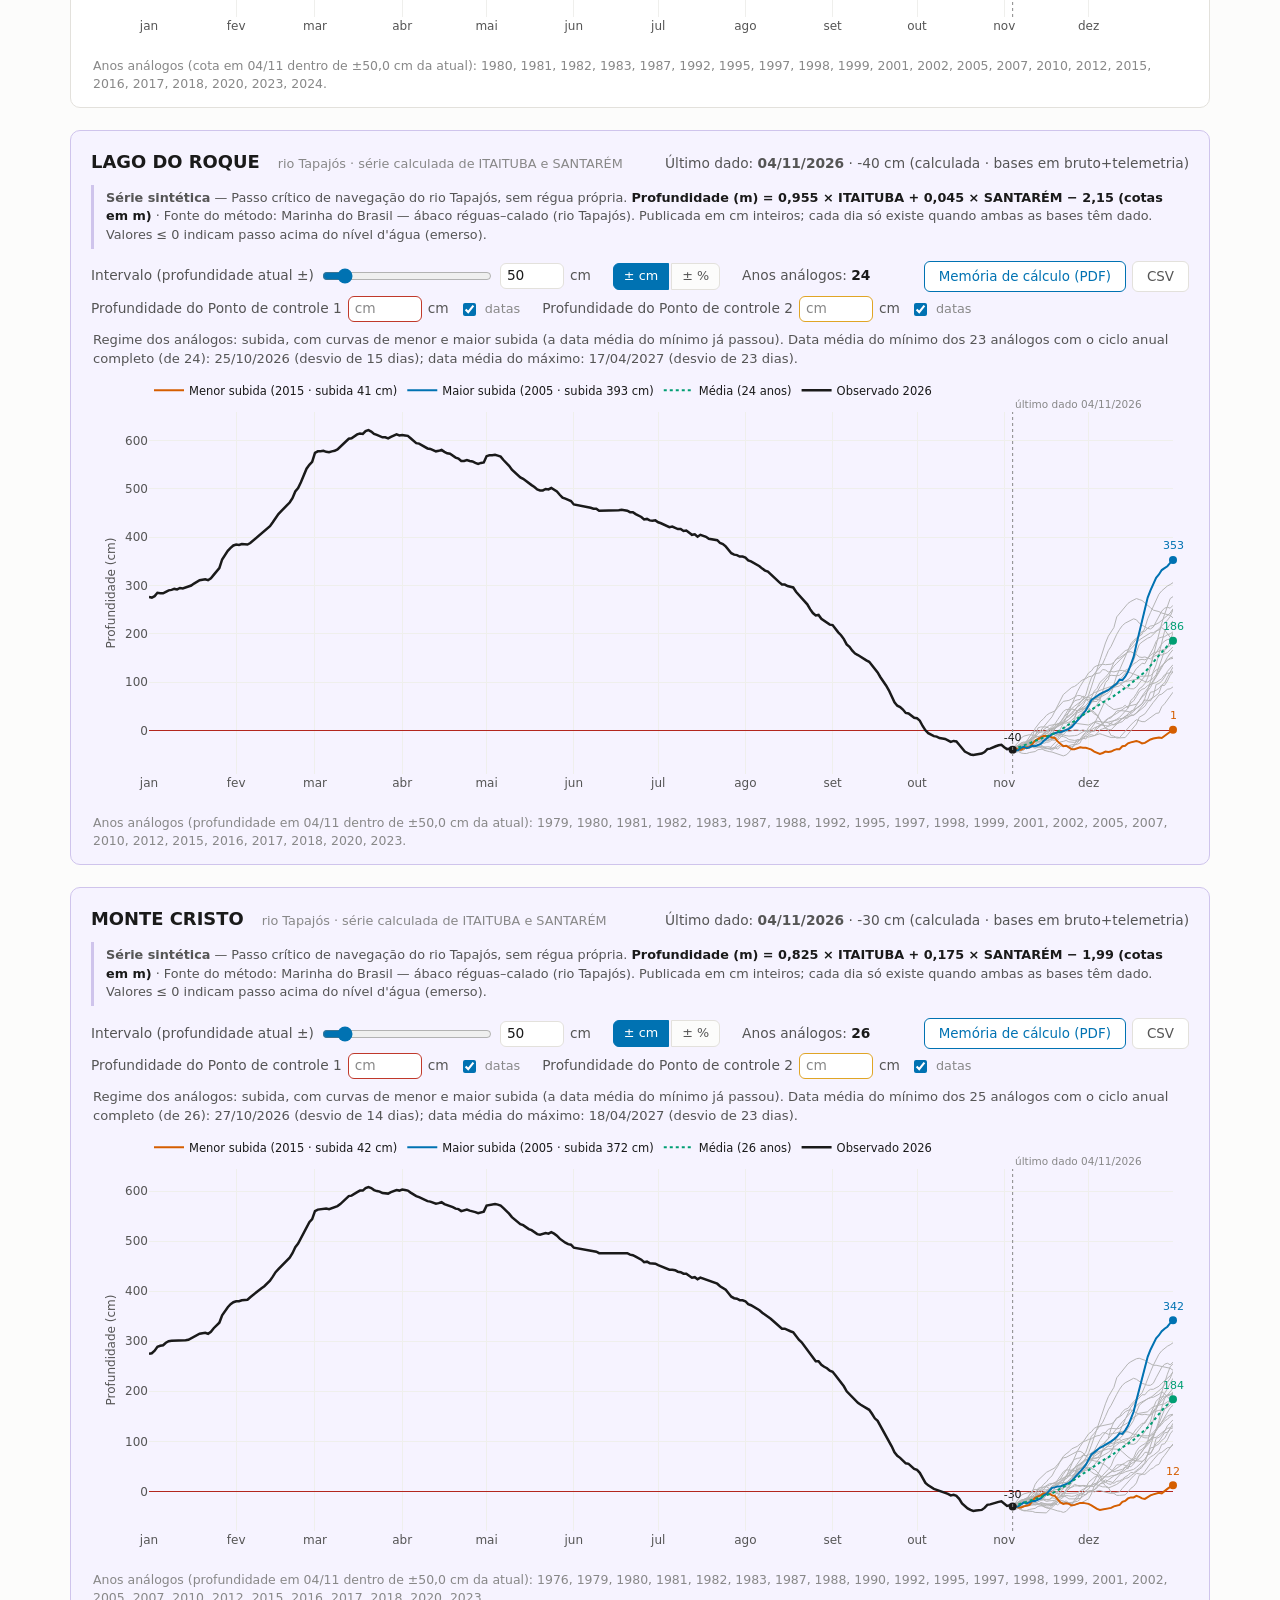
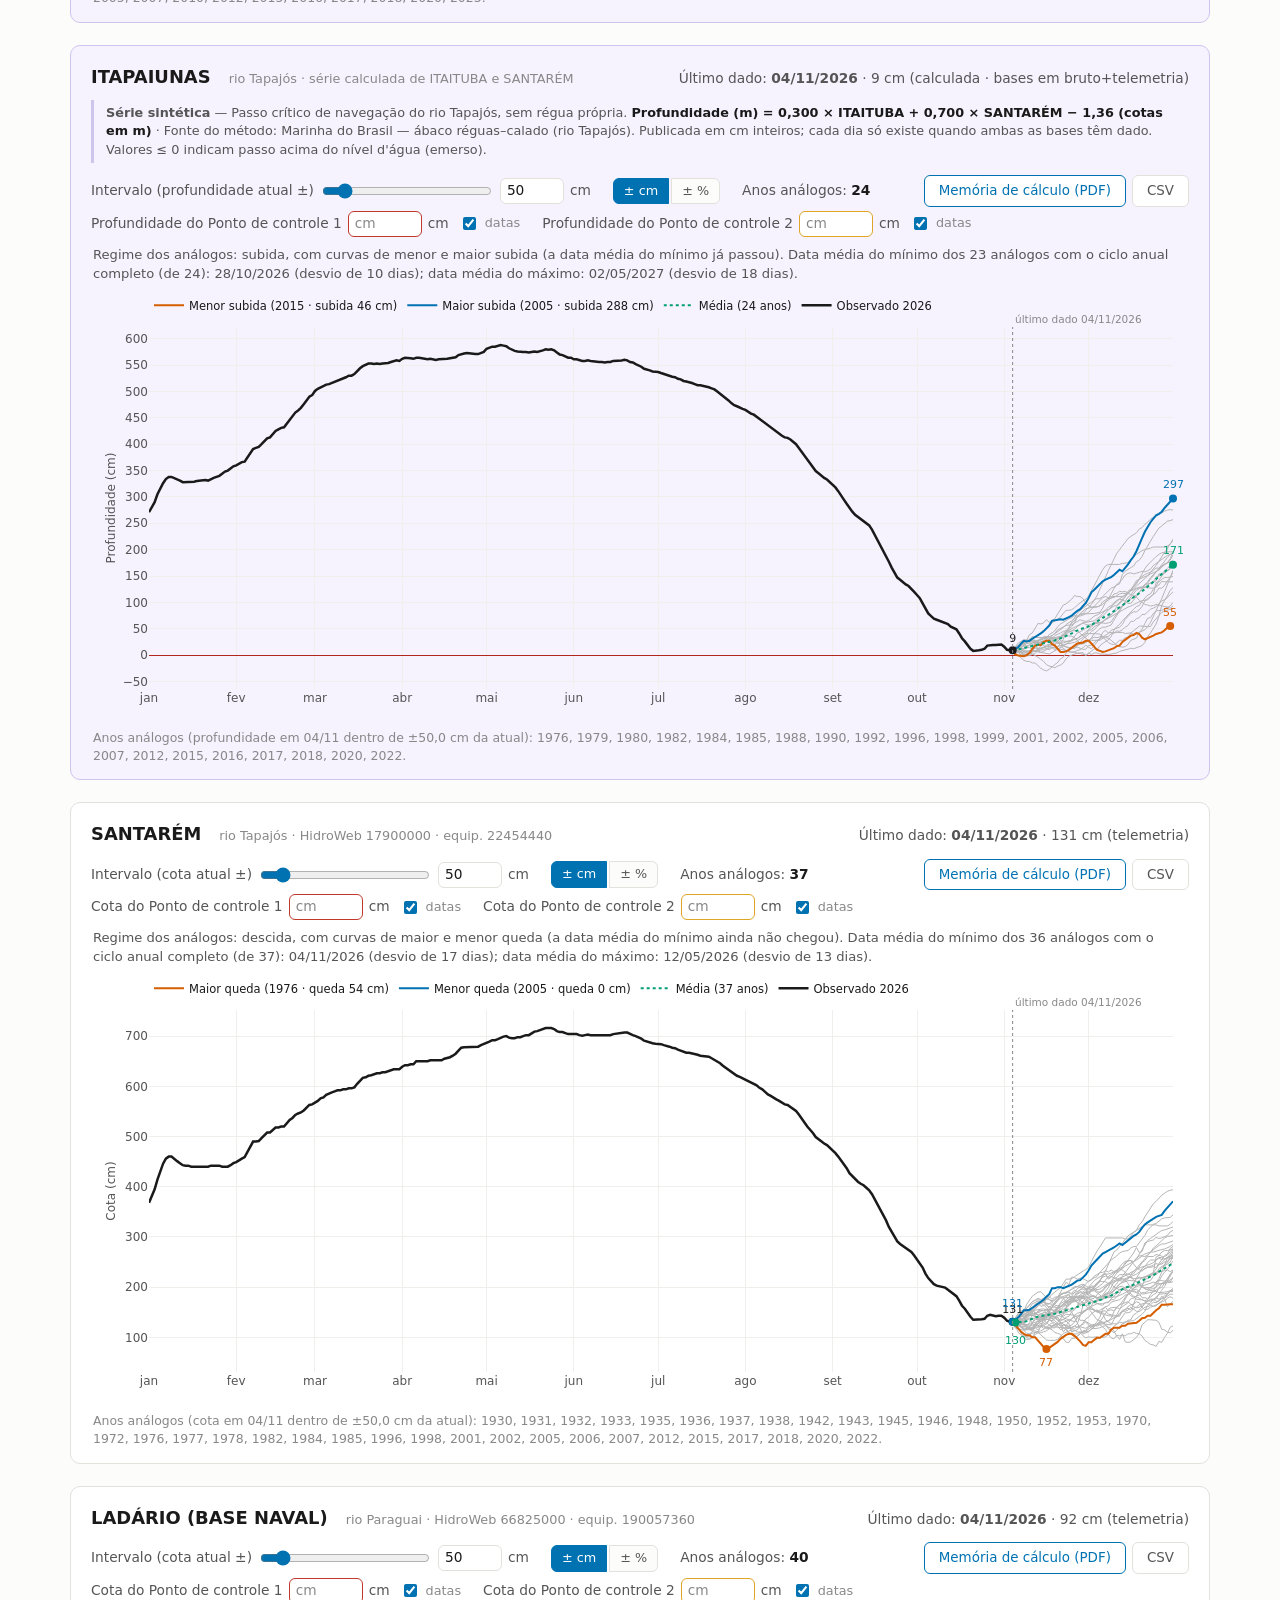
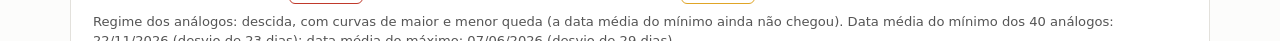
==== commit 7cc86971: "Curvas destacadas pelo regime dos análogos e página de metodologia - analogia.py/.js: mesma versão d" ====
--- a/docs/index.html
+++ b/docs/index.html
@@ -4,7 +4,7 @@
   <meta charset="utf-8">
   <meta name="viewport" content="width=device-width, initial-scale=1">
   <title>Projeções de Nível — Estações-Chave para Hidrovias</title>
-  <link rel="stylesheet" href="css/estilo.css">
+  <link rel="stylesheet" href="css/estilo.css?v=3">
   <script src="vendor/plotly.min.js"></script>
 </head>
 <body>
@@ -18,6 +18,7 @@
       <div class="topo-meta">
         <span id="carimbo">Carregando…</span>
         <a href="historico.html" class="link-secundario">Histórico completo →</a>
+        <a href="metodologia.html" class="link-secundario">Metodologia</a>
         <button id="btn-ajuda" type="button" title="Como as projeções são calculadas">Como funciona?</button>
         <button id="btn-pdf-conjunto" type="button" disabled
                 title="PDF com todos os gráficos exatamente como estão na tela (intervalos ajustados)">Baixar PDF do conjunto</button>
@@ -35,7 +36,7 @@
     <div class="ajuda-corpo">
       <h3>A ideia em uma frase</h3>
       <p>Olhamos como o rio se comportou, <strong>em anos passados parecidos com o atual</strong>,
-      daqui até o fim do ano — e mostramos o pior caso, o melhor caso e o caso médio.</p>
+      daqui até o fim do ano, e mostramos o caso mais baixo, o mais alto e o médio.</p>
 
       <h3>Passo a passo</h3>
       <ol>
@@ -44,28 +45,33 @@
         pontilhada).</li>
         <li><strong>Procurar anos parecidos.</strong> Voltamos ao histórico e perguntamos: em
         que anos, <em>neste mesmo dia do calendário</em>, o rio estava com cota próxima da
-        atual? "Próxima" significa dentro do <strong>Intervalo</strong> que você controla —
-        por exemplo, ±10 cm quer dizer até 10 cm acima ou abaixo da cota atual. Esses são os
+        atual? "Próxima" significa dentro do <strong>Intervalo</strong> que você controla.
+        Por exemplo, ±10 cm quer dizer até 10 cm acima ou abaixo da cota atual. Esses são os
         <strong>anos análogos</strong> (listados abaixo de cada gráfico).</li>
         <li><strong>Ver o que aconteceu depois.</strong> Para cada ano análogo, pegamos a
-        trajetória da cota daquele dia até 31/dez e medimos a queda até o mínimo. Essas
-        trajetórias aparecem em cinza-claro, deslocadas para começar exatamente na cota atual
-        — assim todas partem do mesmo ponto e ficam comparáveis.</li>
-        <li><strong>As três curvas.</strong>
-          <span class="cor-maior">■</span> <strong>Maior queda</strong>: o ano análogo em que o
-          rio mais desceu (cenário mais severo).
-          <span class="cor-menor">■</span> <strong>Menor queda</strong>: o ano em que menos
-          desceu (cenário mais favorável).
+        trajetória da cota daquele dia até 31/dez e medimos a queda até o mínimo e a subida até o
+        máximo. Essas trajetórias aparecem em cinza-claro, deslocadas para começar exatamente na
+        cota atual, para que todas partam do mesmo ponto e fiquem comparáveis.</li>
+        <li><strong>Descida ou subida.</strong> Pelas datas médias do mínimo e do máximo dos anos
+        análogos, o painel decide se o conjunto ainda desce rumo ao mínimo ou já sobe rumo ao
+        máximo. O regime aparece escrito acima de cada gráfico.</li>
+        <li><strong>As três curvas.</strong> Na descida,
+          <span class="cor-maior">■</span> <strong>Maior queda</strong> (cenário mais severo) e
+          <span class="cor-menor">■</span> <strong>Menor queda</strong> (mais favorável). Na subida,
+          <span class="cor-maior">■</span> <strong>Menor subida</strong> e
+          <span class="cor-menor">■</span> <strong>Maior subida</strong>.
           <span class="cor-media">■</span> <strong>Média</strong> (pontilhada): a média, dia a
-          dia, de todos os anos análogos. Os pontos coloridos marcam o mínimo de cada curva,
-          com o valor em cm.</li>
+          dia, de todos os anos análogos. Os pontos coloridos marcam o mínimo de cada curva na
+          descida e o máximo na subida, com o valor em cm.</li>
       </ol>
+      <p>A <a href="metodologia.html" class="link-secundario">página de metodologia</a> explica
+      cada passo com figuras.</p>
 
-      <h3>O Intervalo — e por que ele importa</h3>
+      <h3>O Intervalo e por que ele importa</h3>
       <p>Intervalo pequeno = anos muito parecidos com o atual, porém poucos; intervalo grande =
       mais anos, porém menos parecidos. Cada gráfico abre com o menor intervalo (a partir de
-      ±50 cm) que garante <strong>pelo menos 3 anos análogos</strong>. Você pode ajustá-lo em
-      cm ou em % da cota atual — ao trocar a unidade, o valor é convertido, sem mudar a seleção.
+      ±50 cm) que reúne <strong>pelo menos 3 anos análogos</strong>. Você pode ajustá-lo em
+      cm ou em % da cota atual. Ao trocar a unidade, o valor é convertido, sem mudar a seleção.
       Mexa no controle e veja a sensibilidade: o número de anos análogos e as curvas se
       atualizam na hora.</p>
 
@@ -79,7 +85,7 @@
         telemetria (a memória de cálculo mostra a cobertura de cada fonte).</li>
       </ul>
 
-      <h3>Séries sintéticas — passos críticos do Tapajós</h3>
+      <h3>Séries sintéticas: passos críticos do Tapajós</h3>
       <p>Os painéis de <strong>fundo lilás</strong> (Lago do Roque, Monte Cristo e Itapaiunas) não
       são estações: são passos críticos de navegação entre Itaituba e Santarém, sem régua própria.
       A série mostrada é a <strong>profundidade disponível no passo</strong>, calculada dia a dia
@@ -90,48 +96,41 @@
         <li>Monte Cristo = 0,825 × Itaituba + 0,175 × Santarém − 1,99</li>
         <li>Itapaiunas = 0,300 × Itaituba + 0,700 × Santarém − 1,36</li>
       </ul>
-      <p>O resultado é publicado em cm inteiros (profundidade × 100) e só existe nos dias em que
+      <p>O resultado é publicado em cm inteiros (profundidade × 100) e existe apenas nos dias em que
       as duas bases têm dado. <strong>Valores ≤ 0 indicam passo acima do nível d'água</strong> (a
       linha vermelha do zero marca essa referência). A projeção por analogia funciona exatamente
       como nas estações, sobre a série de profundidade; o intervalo em % é relativo à
       profundidade atual. A fórmula e a fonte constam no painel, no CSV e na memória de cálculo.</p>
 
       <h3>Como ler (e como não ler)</h3>
-      <p>Isto <strong>não é uma previsão meteorológica</strong>: é uma projeção por analogia —
+      <p>Isto <strong>não é uma previsão meteorológica</strong>. É uma projeção por analogia:
       "se este ano se comportar como os anos parecidos, a cota deve ficar entre a curva laranja
       e a azul, com a pontilhada como referência central". Chuvas fora do padrão histórico podem
       levar o rio para fora dessa faixa. Nos rios de vazante tardia (Paraguai), o mínimo real
       pode ocorrer depois de 31/dez, além do horizonte do gráfico.</p>
 
       <h3>Exportações</h3>
-      <p>O PDF do conjunto, a memória de cálculo (PDF) e o CSV são gerados na hora, refletindo
-      exatamente o que está na tela — incluindo o intervalo que você ajustou. A memória de
+      <p>O PDF do conjunto, a memória de cálculo (PDF) e o CSV são gerados na hora e
+      reproduzem o que está na tela, inclusive o intervalo que você ajustou. A memória de
       cálculo lista todos os anos candidatos com o motivo de cada inclusão ou exclusão, para
       auditoria completa.</p>
     </div>
   </dialog>
 
   <footer class="rodape">
-    <p>Metodologia: a partir do último dado do ano corrente (dia D), são selecionados os anos
-    históricos cuja cota no mesmo dia/mês está dentro do intervalo escolhido em torno da cota
-    atual (tolerância de ±3 dias quando falta o dado exato; exige-se ≥80% de cobertura entre D
-    e 31/dez e dado nos últimos 10 dias do ano). As trajetórias projetadas são as dos anos de
-    maior e menor queda até 31/dez e a média de todos os análogos, deslocadas para coincidir
-    com a cota atual no dia D; as curvas cinzas são as trajetórias deslocadas de todos os anos
-    análogos. O intervalo inicial de cada gráfico é o menor (≥50 cm) que contém pelo menos
-    3 anos análogos. Detalhes no botão "Como funciona?".
-    Os painéis de fundo lilás são séries sintéticas (profundidade disponível em passos críticos
-    do Tapajós, sem régua), calculadas das cotas de Itaituba e Santarém pelas equações do ábaco
-    réguas–calado da Marinha do Brasil — a fórmula consta em cada painel.
+    <p>Projeção por analogia com os anos de cota parecida no mesmo dia do calendário. Regras,
+    critério das curvas e figuras na <a href="metodologia.html" class="link-secundario">página de
+    metodologia</a>. Os painéis de fundo lilás são séries sintéticas (profundidade disponível em
+    passos críticos do Tapajós, sem régua), com a fórmula em cada painel.
     Fonte: data lake da ANA (banco HIDRO e telemetria); em PORTO MURTINHO, nos dias sem dado da ANA, régua da Marinha (CHN-6).</p>
   </footer>
 
   <script src="vendor/jspdf.umd.min.js"></script>
   <script src="vendor/jspdf.plugin.autotable.min.js"></script>
-  <script src="js/dados.js"></script>
-  <script src="js/analogia.js"></script>
-  <script src="js/grafico.js"></script>
-  <script src="js/exportar_pdf.js"></script>
-  <script src="js/principal.js"></script>
+  <script src="js/dados.js?v=4"></script>
+  <script src="js/analogia.js?v=4"></script>
+  <script src="js/grafico.js?v=4"></script>
+  <script src="js/exportar_pdf.js?v=4"></script>
+  <script src="js/principal.js?v=4"></script>
 </body>
 </html>
--- a/docs/css/estilo.css
+++ b/docs/css/estilo.css
@@ -185,6 +185,9 @@
 }
 .aviso:empty { display: none; }
 
+.regime { color: var(--tinta-2); font-size: 0.82rem; margin: 8px 2px 0; }
+.regime:empty { display: none; }
+
 .grafico { width: 100%; height: 440px; }
 
 .estacao-rodape { color: var(--tinta-3); font-size: 0.78rem; margin: 6px 2px 0; }
@@ -240,3 +243,17 @@
 .cor-maior { color: #D55E00; }
 .cor-menor { color: #0072B2; }
 .cor-media { color: #009E73; }
+
+/* página de metodologia */
+.metodologia { max-width: 920px; margin: 0 auto; padding: 8px 20px 40px; line-height: 1.6; font-size: 0.95rem; }
+.metodologia h2 { font-size: 1.15rem; margin: 30px 0 8px; padding-top: 14px; border-top: 1px solid var(--borda); }
+.metodologia h2:first-of-type { border-top: none; padding-top: 0; }
+.metodologia h3 { font-size: 1rem; margin: 18px 0 6px; }
+.metodologia ol, .metodologia ul { padding-left: 22px; }
+.metodologia li { margin-bottom: 6px; }
+.metodologia figure { margin: 16px 0 22px; }
+.metodologia figure img { width: 100%; height: auto; border: 1px solid var(--borda); border-radius: 8px; background: #fff; }
+.metodologia figcaption { color: var(--tinta-2); font-size: 0.85rem; margin-top: 6px; }
+.metodologia .indice { background: #f4f3ef; border: 1px solid var(--borda); border-radius: 8px; padding: 10px 16px; font-size: 0.9rem; }
+.metodologia .indice ol { margin: 4px 0; }
+.metodologia code { font-size: 0.88em; }
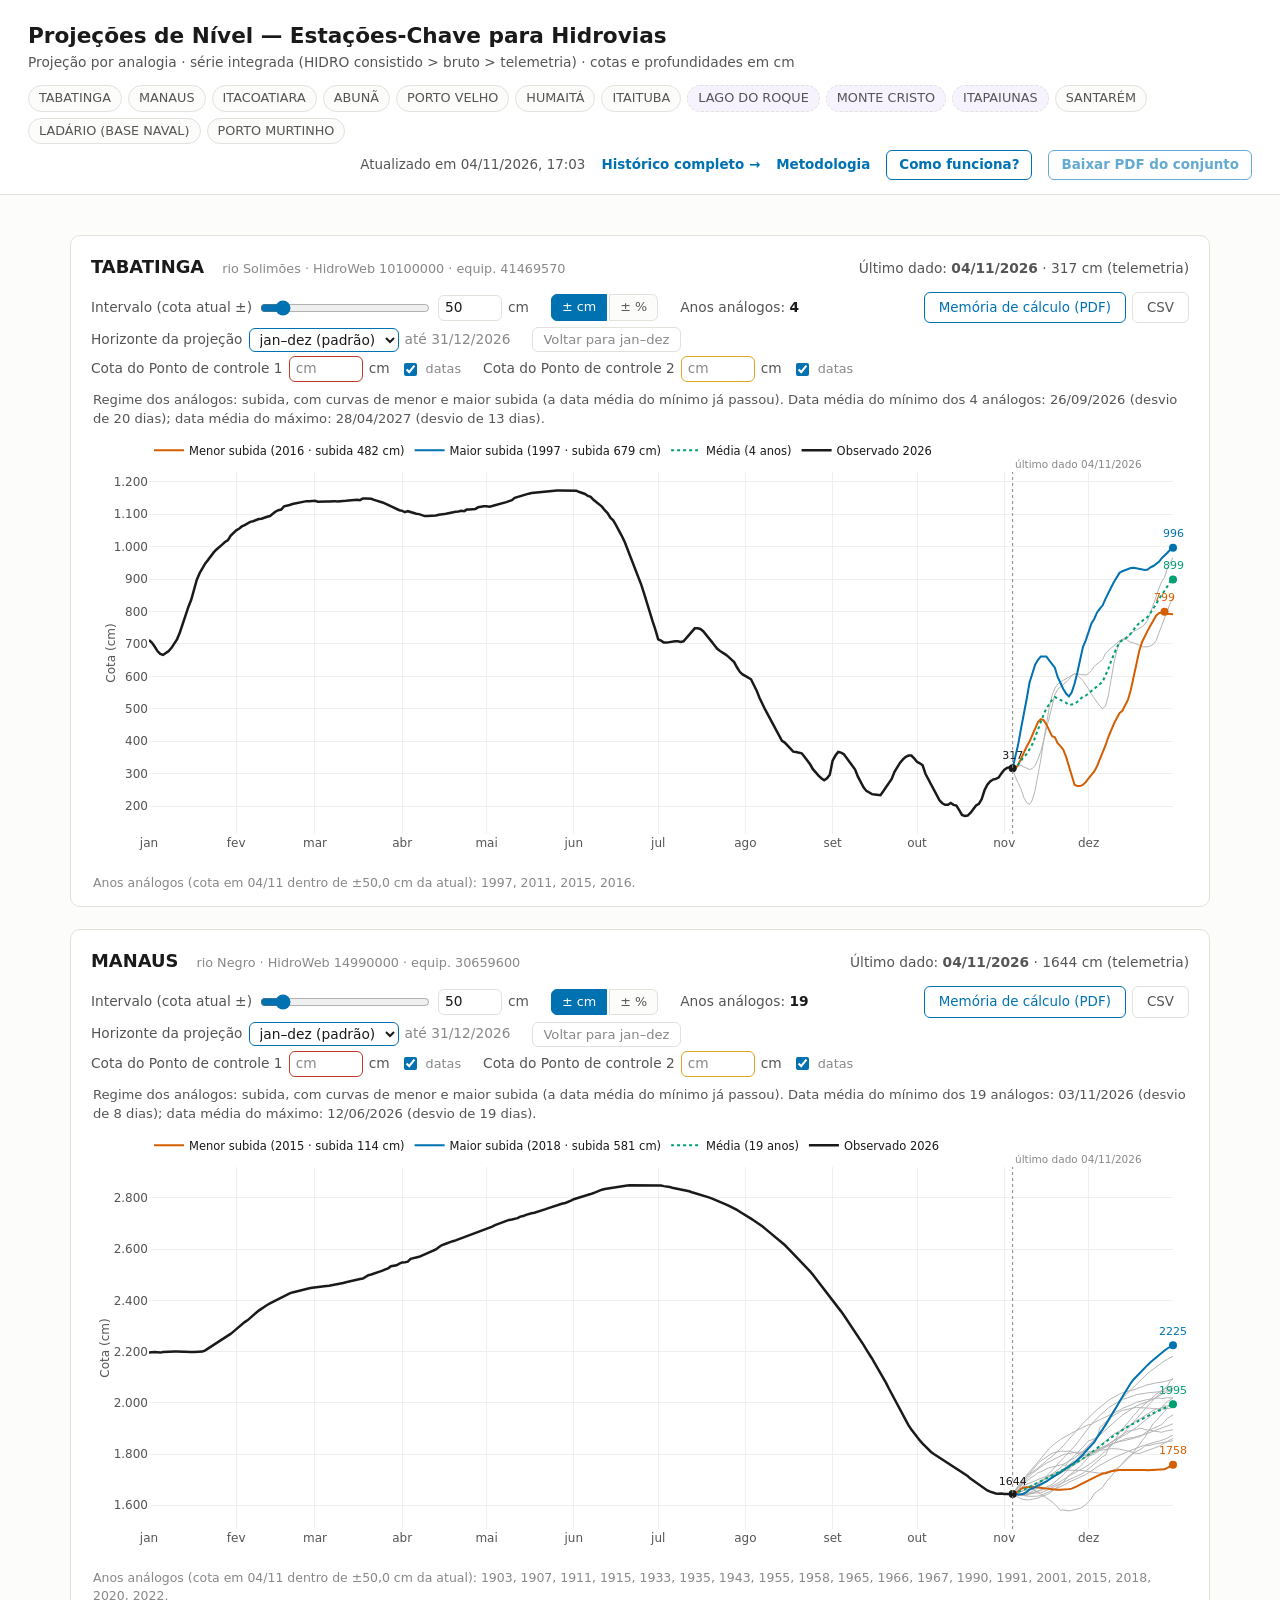
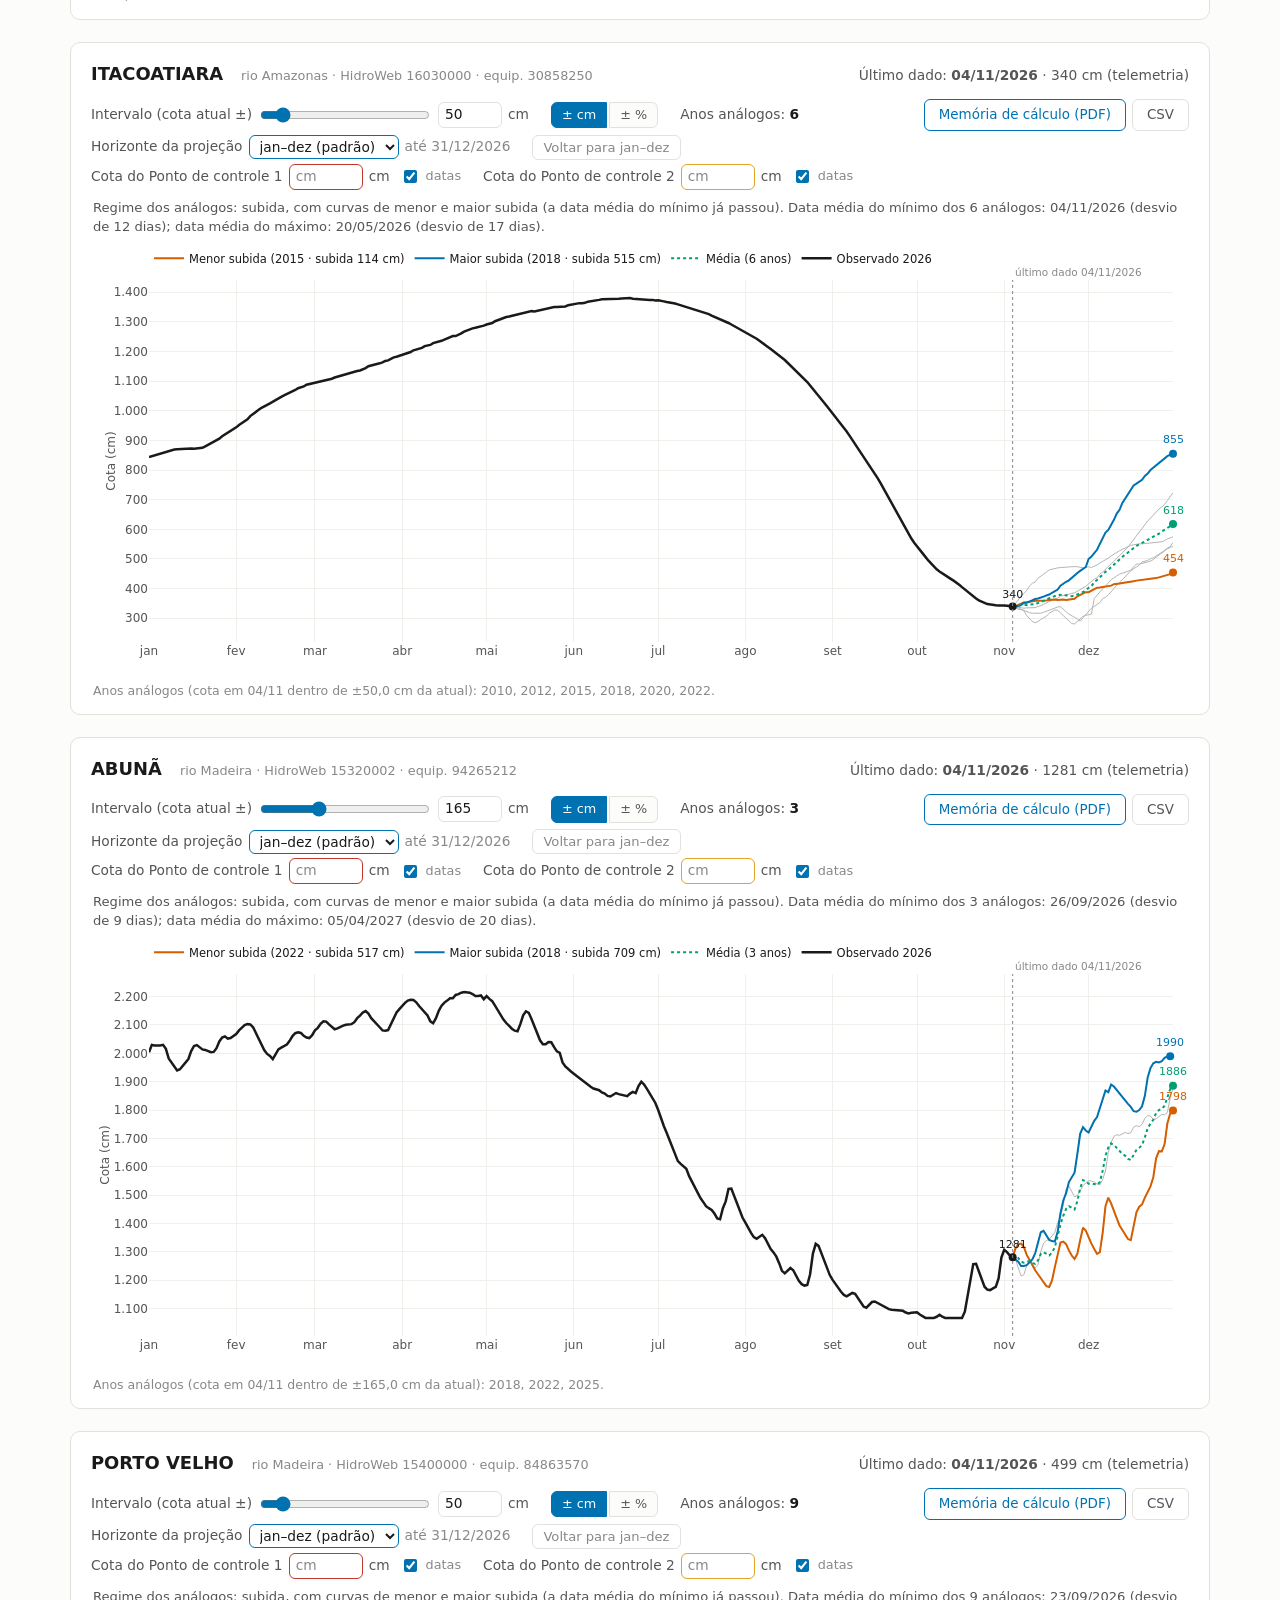
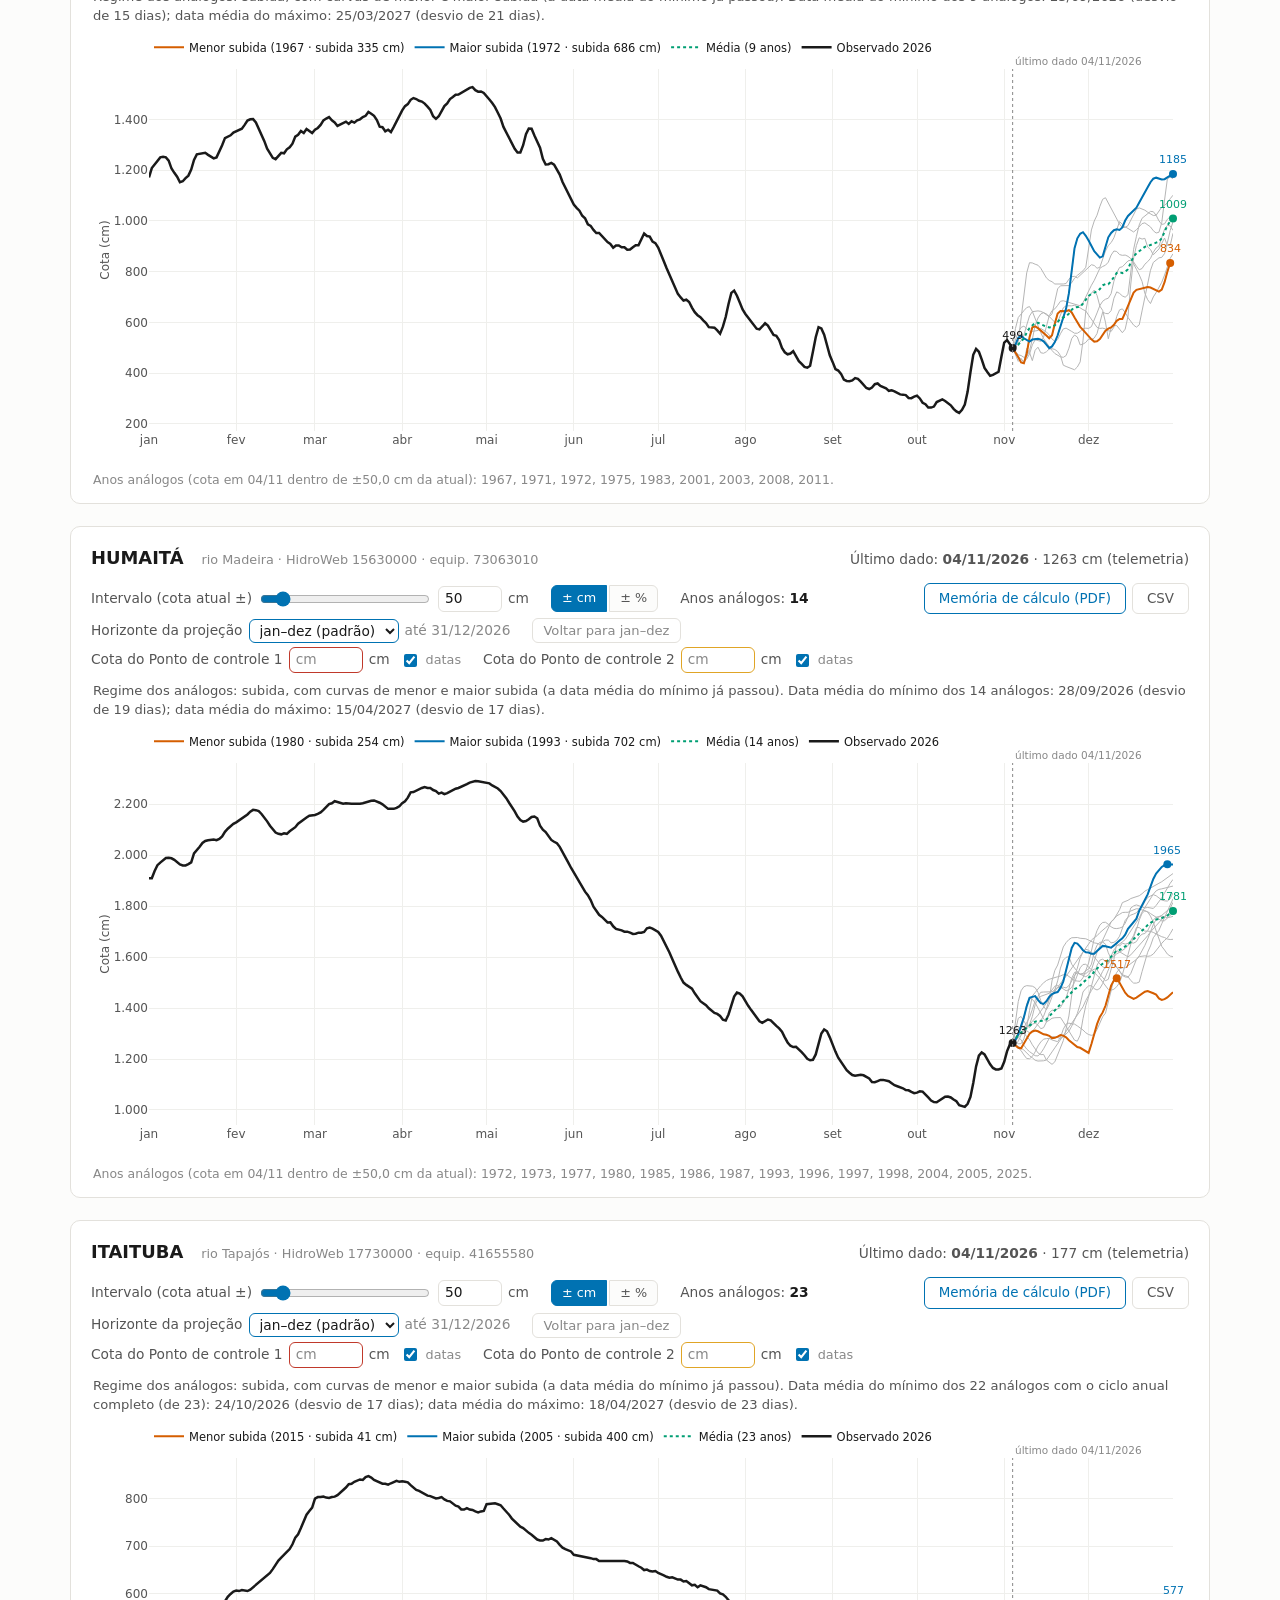
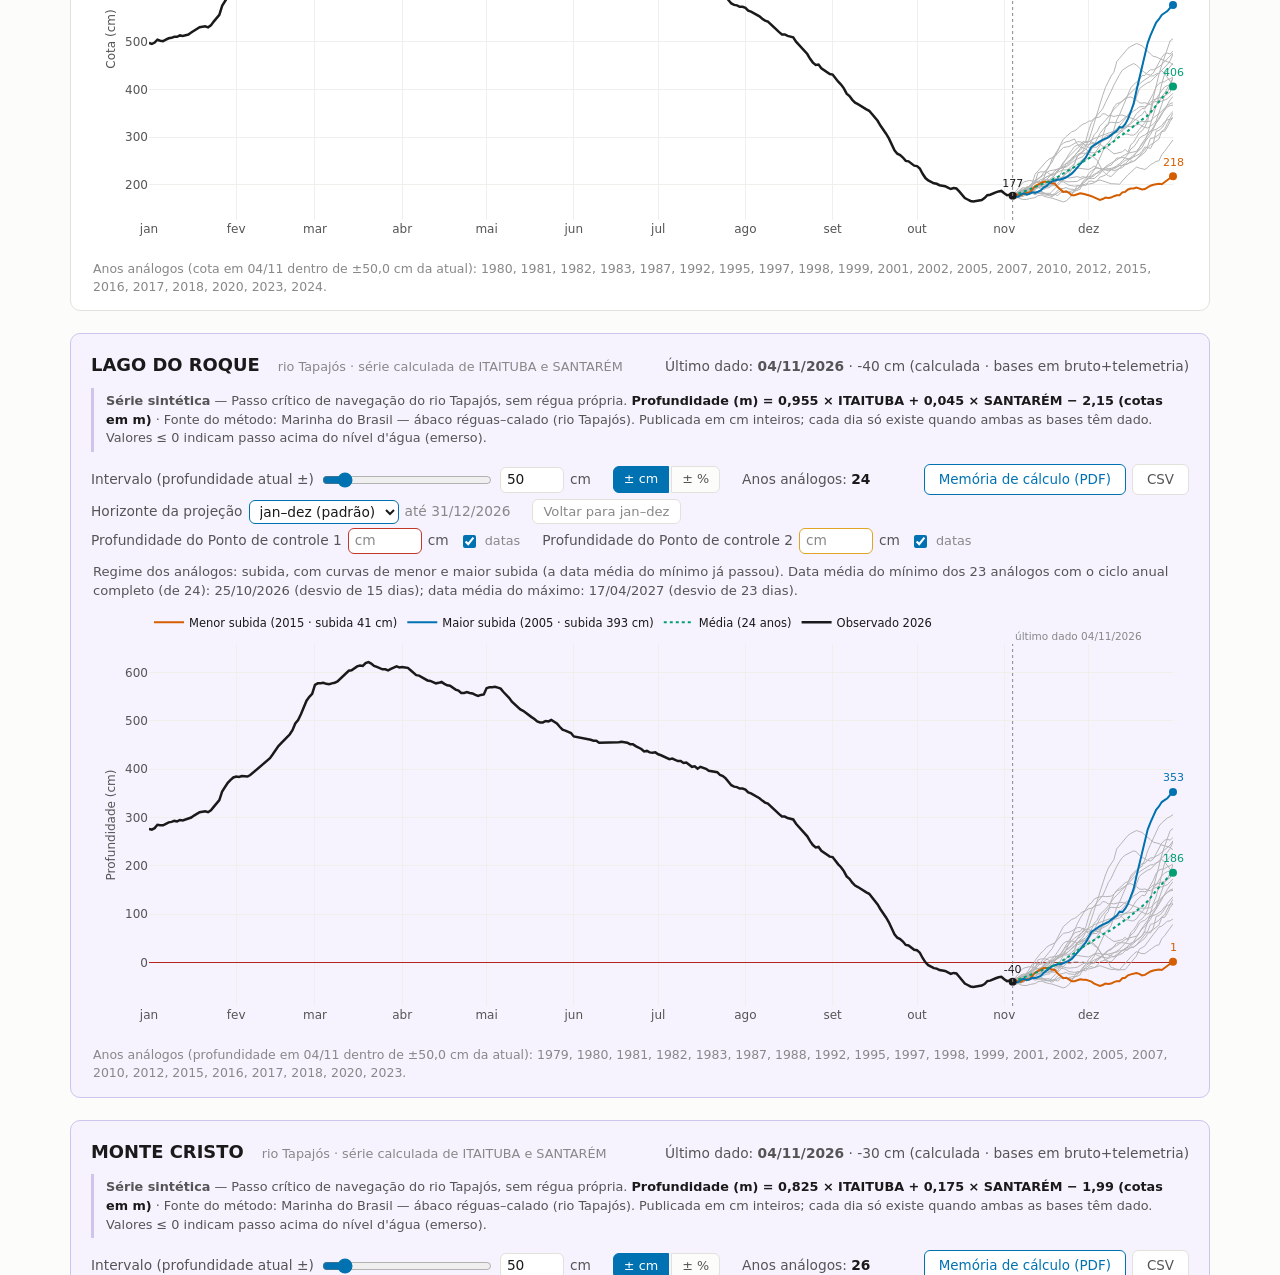
==== commit 0f9d5547: "Horizonte da projeção selecionável (1 a 12 meses) em cada painel - Painel: linha "Horizonte da proje" ====
--- a/docs/index.html
+++ b/docs/index.html
@@ -4,7 +4,7 @@
   <meta charset="utf-8">
   <meta name="viewport" content="width=device-width, initial-scale=1">
   <title>Projeções de Nível — Estações-Chave para Hidrovias</title>
-  <link rel="stylesheet" href="css/estilo.css?v=3">
+  <link rel="stylesheet" href="css/estilo.css?v=4">
   <script src="vendor/plotly.min.js"></script>
 </head>
 <body>
@@ -36,7 +36,8 @@
     <div class="ajuda-corpo">
       <h3>A ideia em uma frase</h3>
       <p>Olhamos como o rio se comportou, <strong>em anos passados parecidos com o atual</strong>,
-      daqui até o fim do ano, e mostramos o caso mais baixo, o mais alto e o médio.</p>
+      daqui até o fim do horizonte escolhido, e mostramos o caso mais baixo, o mais alto e o
+      médio.</p>
 
       <h3>Passo a passo</h3>
       <ol>
@@ -49,8 +50,8 @@
         Por exemplo, ±10 cm quer dizer até 10 cm acima ou abaixo da cota atual. Esses são os
         <strong>anos análogos</strong> (listados abaixo de cada gráfico).</li>
         <li><strong>Ver o que aconteceu depois.</strong> Para cada ano análogo, pegamos a
-        trajetória da cota daquele dia até 31/dez e medimos a queda até o mínimo e a subida até o
-        máximo. Essas trajetórias aparecem em cinza-claro, deslocadas para começar exatamente na
+        trajetória da cota daquele dia até o fim do horizonte e medimos a queda até o mínimo e a
+        subida até o máximo. Essas trajetórias aparecem em cinza-claro, deslocadas para começar exatamente na
         cota atual, para que todas partam do mesmo ponto e fiquem comparáveis.</li>
         <li><strong>Descida ou subida.</strong> Pelas datas médias do mínimo e do máximo dos anos
         análogos, o painel decide se o conjunto ainda desce rumo ao mínimo ou já sobe rumo ao
@@ -67,6 +68,17 @@
       <p>A <a href="metodologia.html" class="link-secundario">página de metodologia</a> explica
       cada passo com figuras.</p>
 
+      <h3>O horizonte da projeção</h3>
+      <p>Por padrão, o gráfico mostra o ano civil (jan–dez) e a projeção vai até 31/dez. O
+      seletor <strong>Horizonte da projeção</strong>, em cada painel, permite projetar de 1 a 12
+      meses inteiros depois do mês do último dado; o mês do último dado não entra na conta. Nesse
+      caso, o gráfico mostra 12 meses inteiros a partir do dia 1: com horizonte de 6 meses,
+      aparecem 6 meses observados, o mês corrente até o último dado e 6 meses projetados. O botão
+      <strong>Voltar para jan–dez</strong> restaura o padrão. Quando o horizonte atravessa a virada
+      do ano, cada ano análogo continua no ano seguinte a ele. O ano análogo cujo ano seguinte
+      ainda não tem dados até o fim do horizonte sai do universo, com o motivo registrado na
+      memória de cálculo; por isso horizontes longos podem reduzir o número de anos análogos.</p>
+
       <h3>O Intervalo e por que ele importa</h3>
       <p>Intervalo pequeno = anos muito parecidos com o atual, porém poucos; intervalo grande =
       mais anos, porém menos parecidos. Cada gráfico abre com o menor intervalo (a partir de
@@ -80,7 +92,8 @@
         <li>Se um ano não tem medição exatamente naquele dia, usamos o dado mais próximo em até
         3 dias.</li>
         <li>Anos com muitas falhas depois do dia de referência ficam de fora: exigimos pelo
-        menos 80% dos dias com dado até 31/dez e alguma medição nos últimos 10 dias do ano.</li>
+        menos 80% dos dias com dado até o fim do horizonte e alguma medição nos últimos 10 dias
+        do horizonte.</li>
         <li>Cada dia usa a melhor fonte disponível: dado consistido do HIDRO &gt; dado bruto &gt;
         telemetria (a memória de cálculo mostra a cobertura de cada fonte).</li>
       </ul>
@@ -107,7 +120,7 @@
       "se este ano se comportar como os anos parecidos, a cota deve ficar entre a curva laranja
       e a azul, com a pontilhada como referência central". Chuvas fora do padrão histórico podem
       levar o rio para fora dessa faixa. Nos rios de vazante tardia (Paraguai), o mínimo real
-      pode ocorrer depois de 31/dez, além do horizonte do gráfico.</p>
+      pode ocorrer depois de 31/dez; um horizonte maior que o padrão mostra esse trecho.</p>
 
       <h3>Exportações</h3>
       <p>O PDF do conjunto, a memória de cálculo (PDF) e o CSV são gerados na hora e
@@ -127,10 +140,10 @@
 
   <script src="vendor/jspdf.umd.min.js"></script>
   <script src="vendor/jspdf.plugin.autotable.min.js"></script>
-  <script src="js/dados.js?v=4"></script>
-  <script src="js/analogia.js?v=4"></script>
-  <script src="js/grafico.js?v=4"></script>
-  <script src="js/exportar_pdf.js?v=4"></script>
-  <script src="js/principal.js?v=4"></script>
+  <script src="js/dados.js?v=6"></script>
+  <script src="js/analogia.js?v=6"></script>
+  <script src="js/grafico.js?v=6"></script>
+  <script src="js/exportar_pdf.js?v=6"></script>
+  <script src="js/principal.js?v=6"></script>
 </body>
 </html>
--- a/docs/css/estilo.css
+++ b/docs/css/estilo.css
@@ -147,6 +147,27 @@
   font: inherit;
   color: var(--tinta);
 }
+.controles-referencia select {
+  font: inherit;
+  padding: 2px 6px;
+  border: 1px solid var(--acento);
+  border-radius: 6px;
+  color: var(--tinta);
+  background: var(--cartao);
+}
+.controles-referencia .ctl-fim-horizonte { color: var(--tinta-3); }
+.controles-referencia .botao-padrao {
+  font: inherit;
+  font-size: 0.82rem;
+  padding: 2px 10px;
+  border: 1px solid var(--acento);
+  border-radius: 6px;
+  background: var(--cartao);
+  color: var(--acento);
+  cursor: pointer;
+}
+.controles-referencia .botao-padrao:hover:enabled { background: var(--acento); color: #fff; }
+.controles-referencia .botao-padrao:disabled { border-color: var(--borda); color: var(--tinta-3); cursor: default; }
 .controles-referencia input.ctl-pc1 { border-color: var(--ponto-controle-1); color: var(--ponto-controle-1); }
 .controles-referencia input.ctl-pc2 { border-color: var(--ponto-controle-2); color: var(--ponto-controle-2); }
 .controles-referencia input.ctl-pc1::placeholder,
